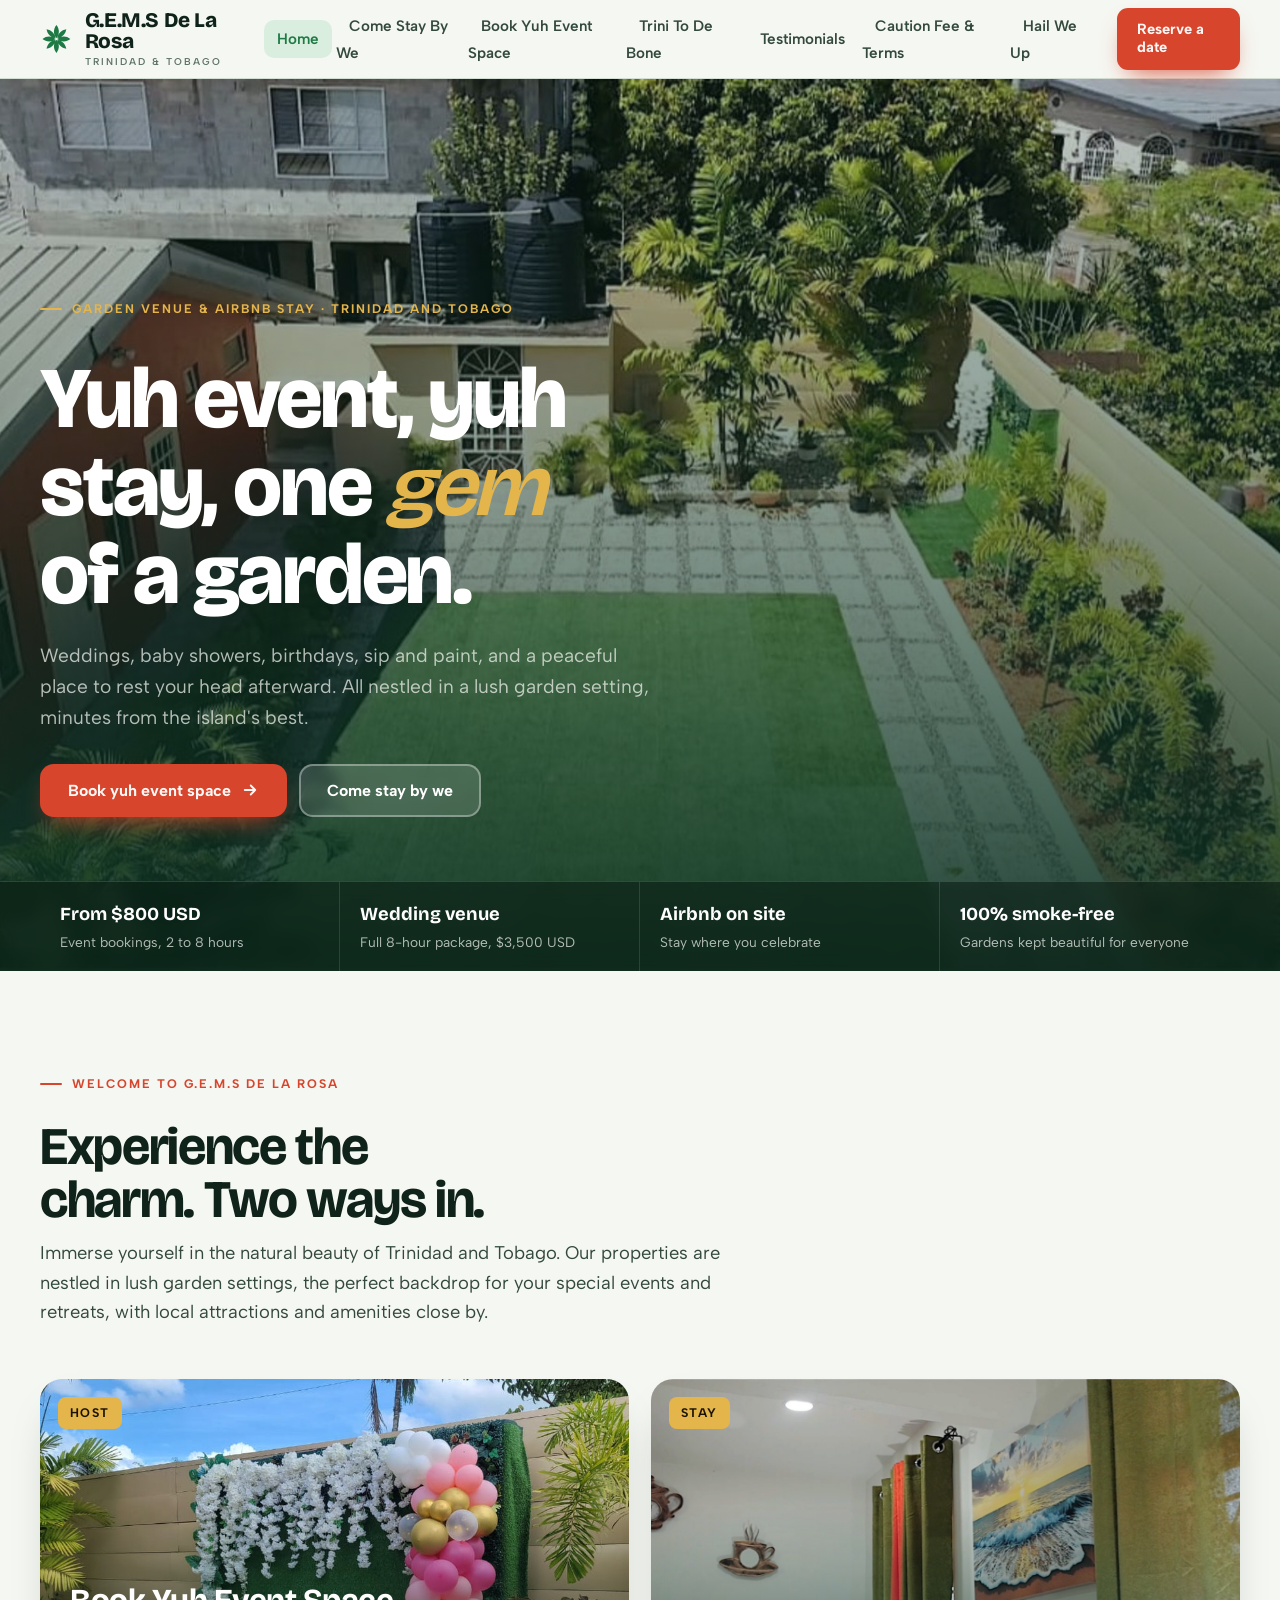
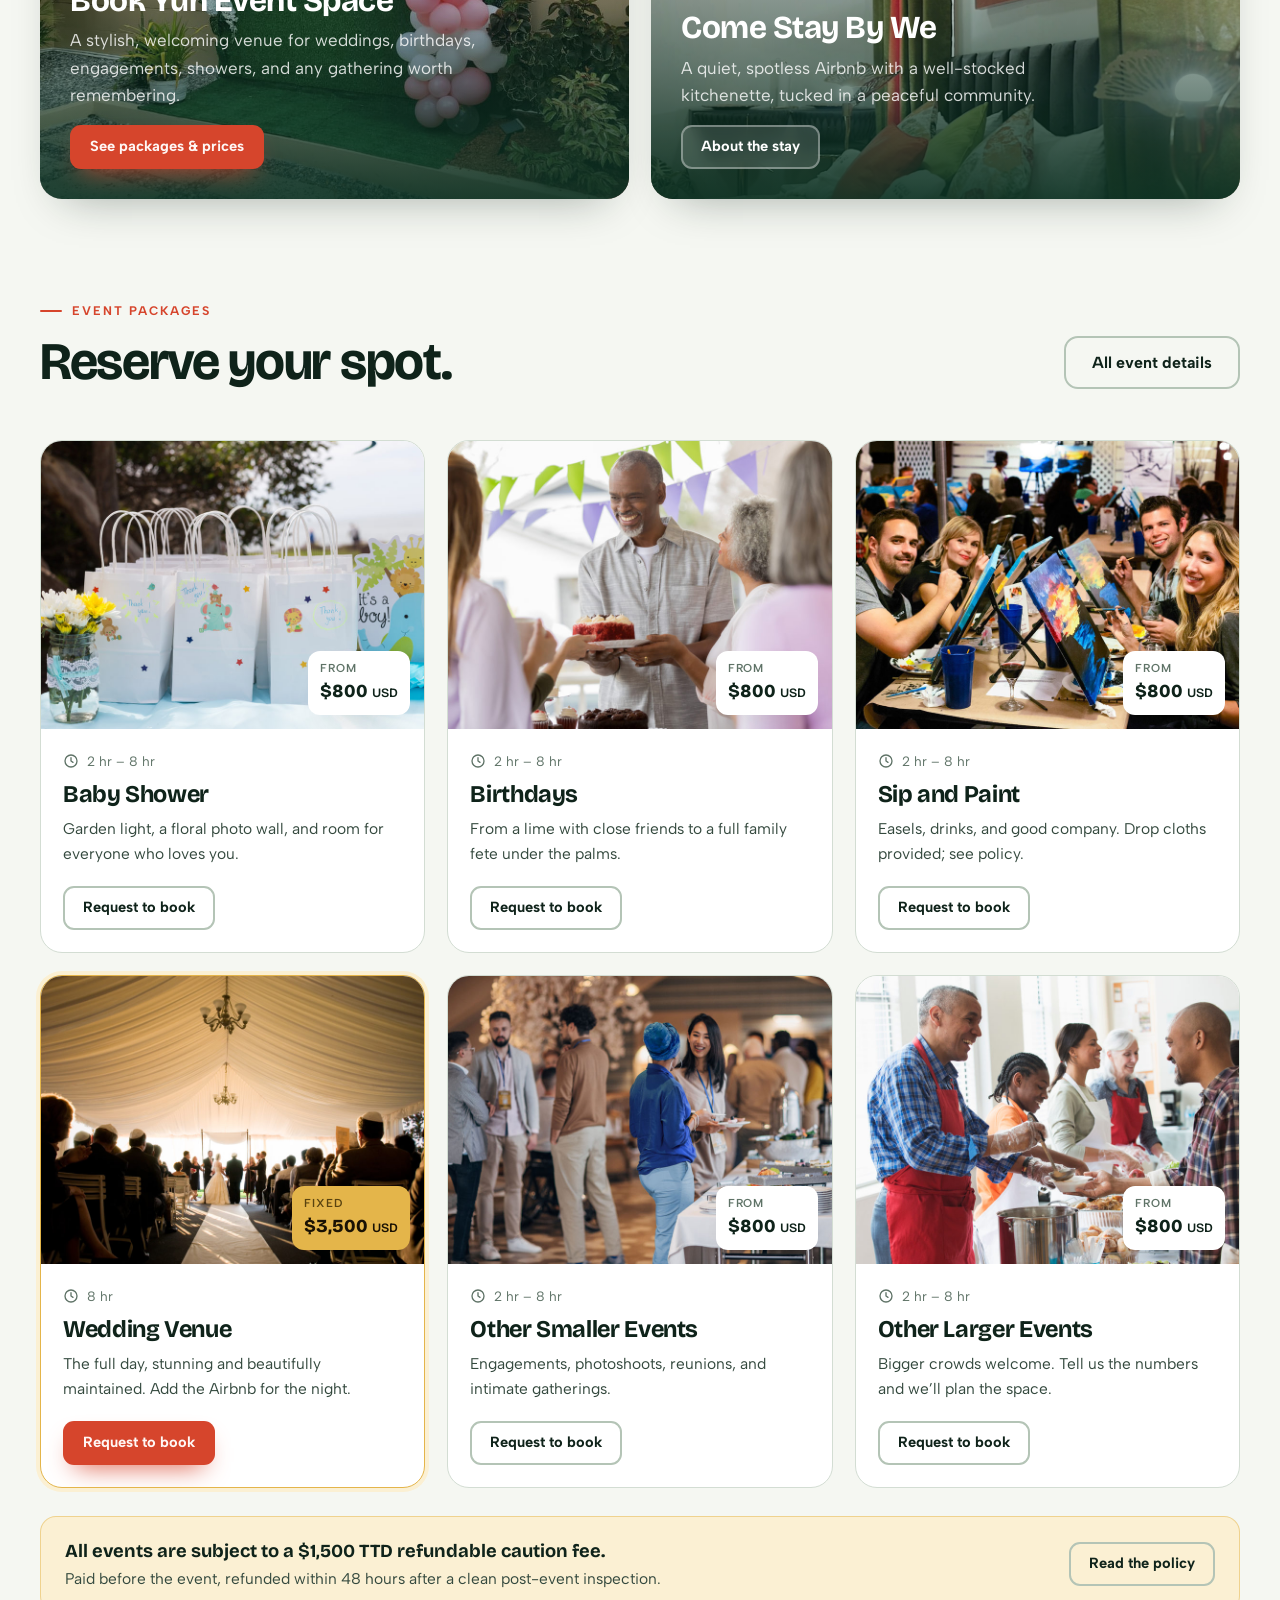
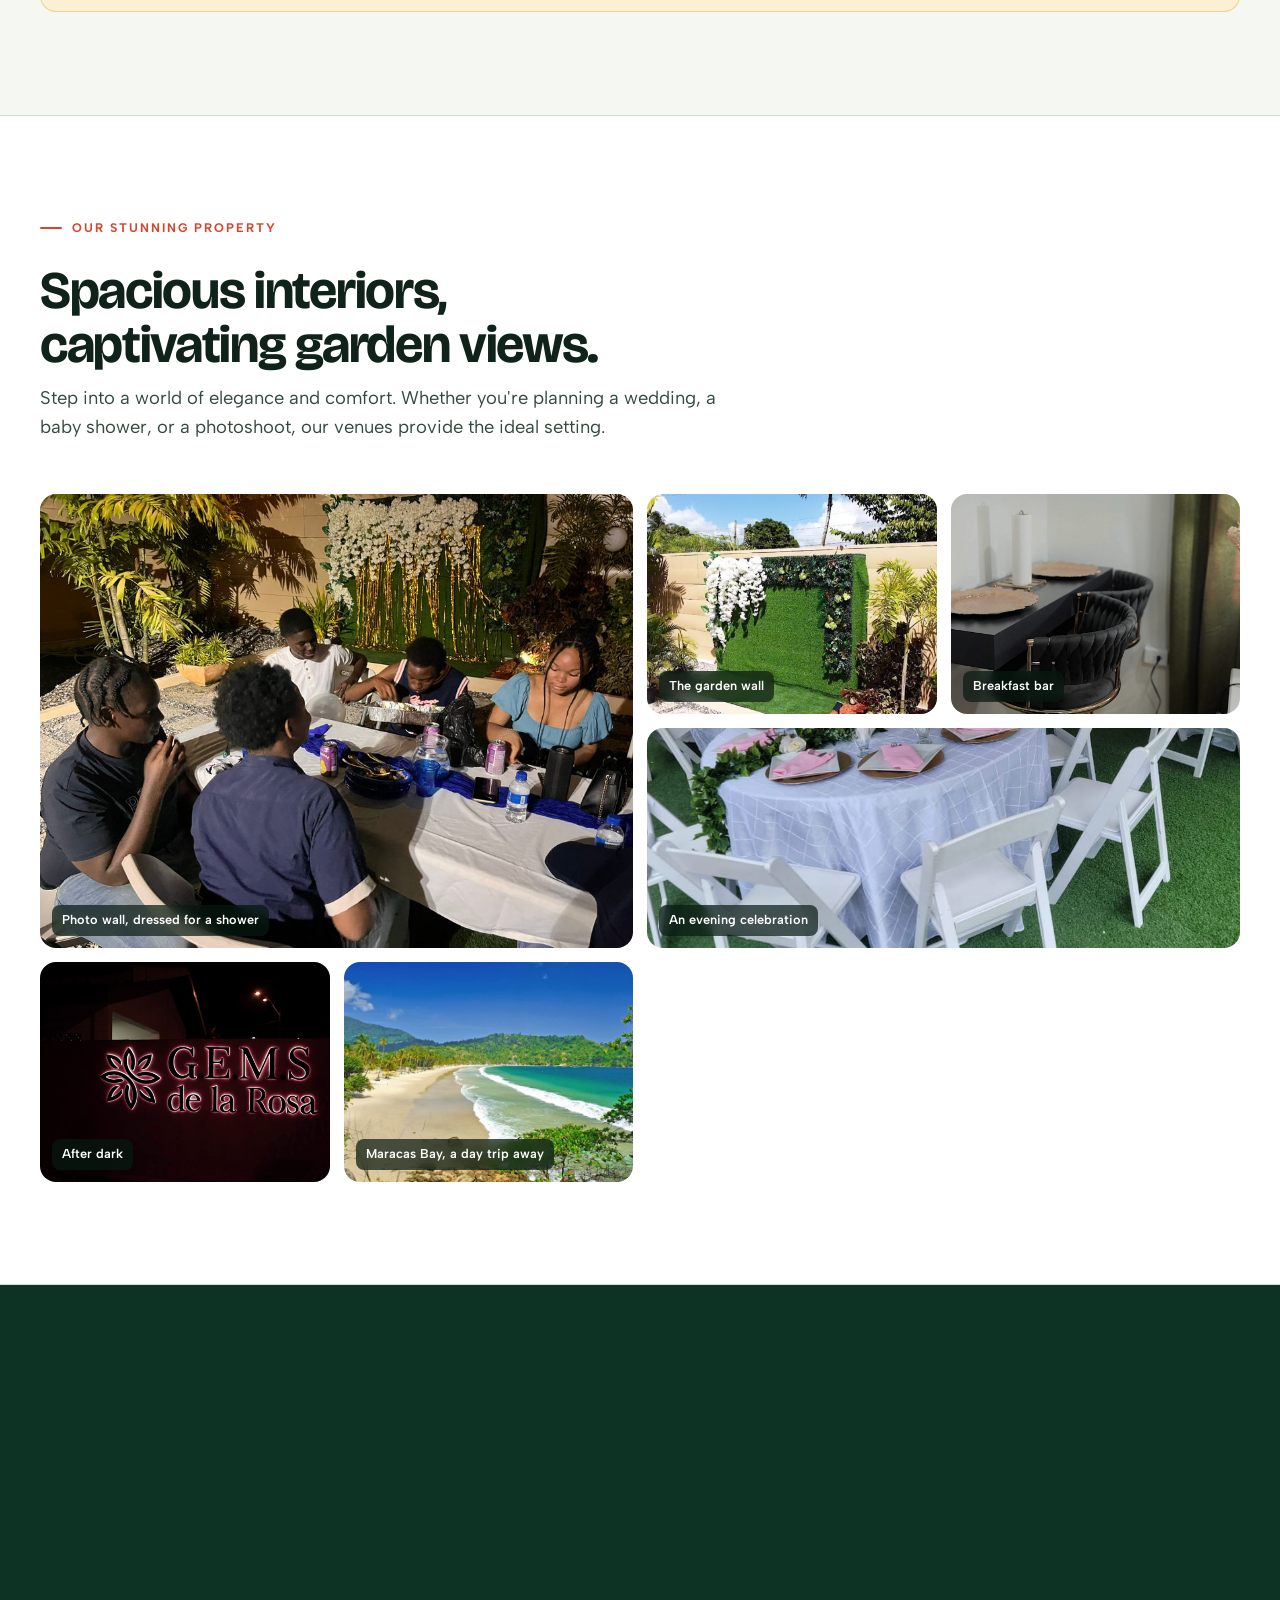
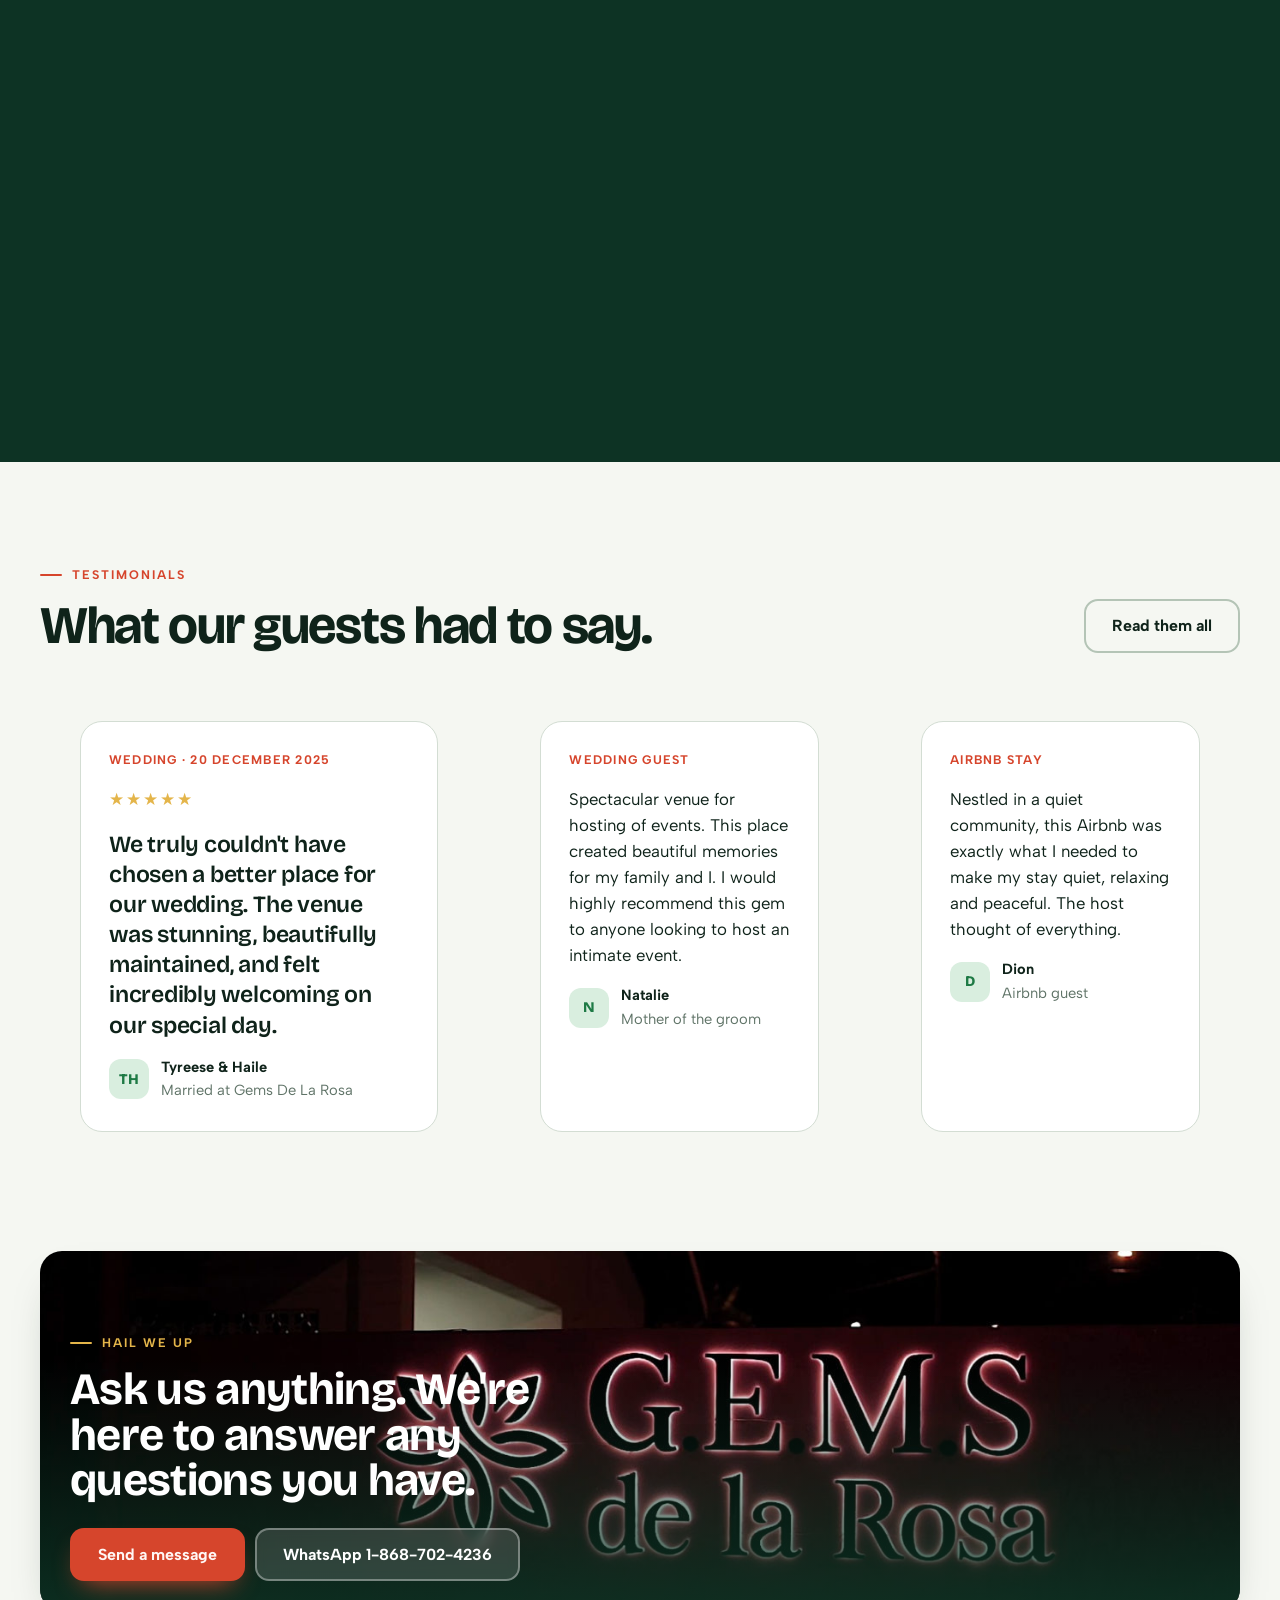
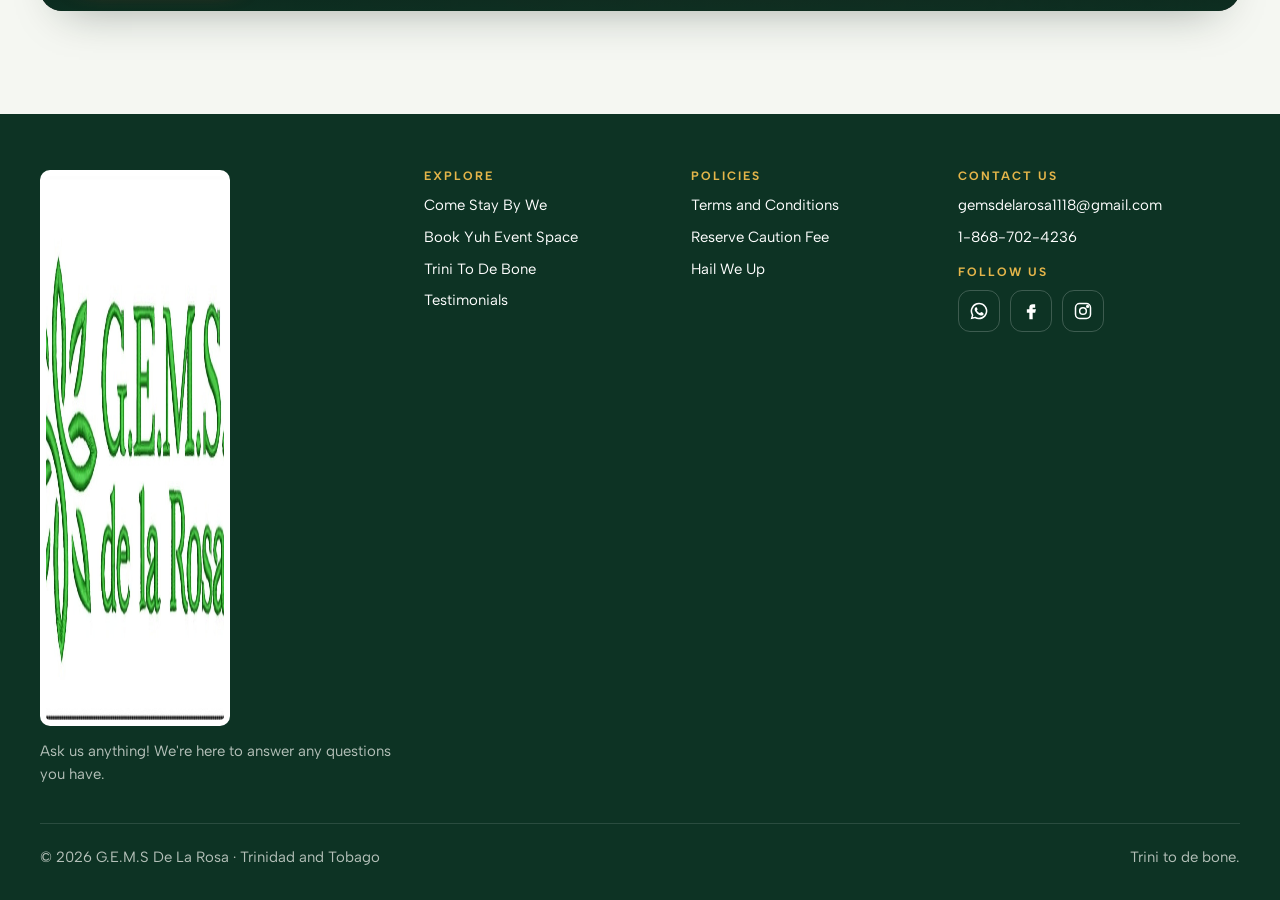
==== index.html @ 17ec3f14 "Rebuild G.E.M.S De La Rosa as a static site Complete redesign of the existing Wix site as a single s" ====
<!doctype html>
<html lang="en">
<head>
<meta charset="utf-8">
<meta name="viewport" content="width=device-width, initial-scale=1">
<meta name="color-scheme" content="light dark">
<style>body{margin:0}img{max-width:100%}[hidden]{display:none!important}</style><title>G.E.M.S De La Rosa</title>
<meta name="description" content="G.E.M.S De La Rosa — a garden event venue and Airbnb stay in Trinidad and Tobago. Weddings, baby showers, birthdays, sip and paint, and a peaceful place to stay.">
<link rel="preconnect" href="https://fonts.googleapis.com">
<link rel="preconnect" href="https://fonts.gstatic.com" crossorigin>
<link rel="stylesheet" href="https://fonts.googleapis.com/css2?family=Bricolage+Grotesque:opsz,wght@12..96,400..800&family=Albert+Sans:ital,wght@0,400;0,500;0,600;0,700;1,400&display=swap">
<style>
  :root{
    --ground:#F5F7F2; --surface:#FFFFFF; --surface-2:#E9EFE6;
    --ink:#0F231A; --ink-2:#34493E; --muted:#5F7367;
    --gem:#1E7A45; --gem-deep:#145A32; --gem-soft:#D9EEDF;
    --hibiscus:#D6452C; --hibiscus-deep:#B4341F; --hibiscus-soft:#FBE3DD;
    --gold:#E4B54A; --gold-soft:#FBF0D3;
    --night:#0D3324; --night-2:#123F2D; --on-night:#F5F7F2; --on-night-muted:rgba(245,247,242,.72);
    --line:#D3DDD3; --line-strong:#B4C4B6;
    --on-gem:#F5F7F2; --on-hibiscus:#FFF7F5;
    --shadow:0 20px 44px -24px rgba(15,35,26,.4);
    --radius:22px;
    --display:'Bricolage Grotesque','Arial Narrow',Impact,sans-serif;
    --body:'Albert Sans','Segoe UI',Helvetica,Arial,sans-serif;
    color-scheme:light;
  }
  @media (prefers-color-scheme: dark){
    :root:not([data-theme="light"]){
      --ground:#0B1712; --surface:#12211A; --surface-2:#182C22;
      --ink:#EDF3EC; --ink-2:#C7D5CA; --muted:#93A898;
      --gem:#5FD28A; --gem-deep:#8AE3AB; --gem-soft:#173A27;
      --hibiscus:#F06A50; --hibiscus-deep:#FF8A72; --hibiscus-soft:#3A1E17;
      --gold:#EFC463; --gold-soft:#3A2F14;
      --night:#081A12; --night-2:#0F2A1D;
      --line:#233A2D; --line-strong:#375243;
      --on-gem:#0B1712; --on-hibiscus:#1A0B07;
      --shadow:0 20px 44px -24px rgba(0,0,0,.75);
      color-scheme:dark;
    }
  }
  :root[data-theme="dark"]{
    --ground:#0B1712; --surface:#12211A; --surface-2:#182C22;
    --ink:#EDF3EC; --ink-2:#C7D5CA; --muted:#93A898;
    --gem:#5FD28A; --gem-deep:#8AE3AB; --gem-soft:#173A27;
    --hibiscus:#F06A50; --hibiscus-deep:#FF8A72; --hibiscus-soft:#3A1E17;
    --gold:#EFC463; --gold-soft:#3A2F14;
    --night:#081A12; --night-2:#0F2A1D;
    --line:#233A2D; --line-strong:#375243;
    --on-gem:#0B1712; --on-hibiscus:#1A0B07;
    --shadow:0 20px 44px -24px rgba(0,0,0,.75);
    color-scheme:dark;
  }

  *,*::before,*::after{box-sizing:border-box}
  html{scroll-behavior:smooth}
  body{margin:0;background:var(--ground);color:var(--ink);font-family:var(--body);font-size:17px;line-height:1.6;-webkit-font-smoothing:antialiased}
  img{max-width:100%;display:block}
  a{color:var(--gem);text-decoration:none}
  a:hover{text-decoration:underline;text-underline-offset:3px}
  h1,h2,h3,h4{font-family:var(--display);font-weight:700;line-height:1.02;margin:0;text-wrap:balance;letter-spacing:-.025em}
  h1{font-size:clamp(2.7rem,7.2vw,5.4rem);font-weight:800;font-variation-settings:'opsz' 96}
  h2{font-size:clamp(2rem,4.4vw,3.3rem);font-variation-settings:'opsz' 96}
  h3{font-size:1.5rem;letter-spacing:-.015em;font-variation-settings:'opsz' 48}
  p{margin:0}
  .eyebrow{font-size:.78rem;font-weight:700;letter-spacing:.16em;text-transform:uppercase;color:var(--hibiscus);margin-bottom:14px;display:flex;align-items:center;gap:10px}
  .eyebrow::before{content:"";width:22px;height:2px;background:currentColor;border-radius:2px}
  .lede{font-size:1.15rem;color:var(--ink-2);max-width:58ch}
  :focus-visible{outline:3px solid var(--gold);outline-offset:3px;border-radius:6px}
  .skip{position:absolute;left:-999px;top:8px;background:var(--gem);color:var(--on-gem);padding:10px 14px;border-radius:8px;z-index:100}
  .skip:focus{left:8px}
  .wrap{width:min(1200px,calc(100% - 40px));margin-inline:auto}
  section.block{padding:clamp(64px,8vw,112px) 0}
  .section-head{display:grid;gap:12px;max-width:62ch;margin-bottom:clamp(30px,4vw,52px)}
  .section-head.split{max-width:none;grid-template-columns:1fr auto;align-items:end;gap:24px}
  @media (max-width:760px){.section-head.split{grid-template-columns:1fr}}

  .btn{display:inline-flex;align-items:center;gap:10px;padding:15px 26px;border-radius:14px;font-weight:700;font-size:1rem;border:2px solid transparent;cursor:pointer;transition:transform .2s ease,background .2s ease,color .2s ease,box-shadow .2s ease,border-color .2s;text-decoration:none;font-family:var(--body);line-height:1.2}
  .btn:hover{text-decoration:none;transform:translateY(-2px)}
  .btn-hib{background:var(--hibiscus);color:var(--on-hibiscus);box-shadow:0 12px 26px -12px var(--hibiscus)}
  .btn-hib:hover{background:var(--hibiscus-deep)}
  .btn-gem{background:var(--gem);color:var(--on-gem);box-shadow:0 12px 26px -12px var(--gem)}
  .btn-gem:hover{background:var(--gem-deep)}
  .btn-line{border-color:var(--line-strong);color:var(--ink);background:transparent}
  .btn-line:hover{border-color:var(--gem);color:var(--gem)}
  .btn-light{background:rgba(255,255,255,.14);color:#fff;border-color:rgba(255,255,255,.35);backdrop-filter:blur(6px)}
  .btn-light:hover{background:rgba(255,255,255,.24)}
  .btn-small{padding:11px 18px;font-size:.92rem;border-radius:11px}
  .btn svg{width:18px;height:18px;flex:none}

  header.site{position:sticky;top:0;z-index:50;background:color-mix(in srgb,var(--ground) 84%,transparent);backdrop-filter:blur(14px);-webkit-backdrop-filter:blur(14px);border-bottom:1px solid var(--line)}
  .nav{display:flex;align-items:center;justify-content:space-between;gap:20px;height:78px}
  .brand{display:flex;align-items:center;gap:12px;color:var(--ink)}
  .brand:hover{text-decoration:none}
  .brand svg{width:38px;height:38px;color:var(--gem)}
  .brand .wm{font-family:var(--display);font-weight:800;font-size:1.3rem;letter-spacing:-.02em;line-height:1}
  .brand .wm small{display:block;font-family:var(--body);font-weight:600;font-size:.62rem;letter-spacing:.2em;text-transform:uppercase;color:var(--muted);margin-top:4px}
  .nav-links{display:flex;gap:4px;align-items:center;list-style:none;margin:0;padding:0}
  .nav-links a{color:var(--ink-2);font-weight:600;padding:10px 13px;border-radius:10px;font-size:.95rem}
  .nav-links a:hover{color:var(--ink);background:var(--surface-2);text-decoration:none}
  .nav-links a[aria-current="page"]{color:var(--gem);background:var(--gem-soft)}
  .nav-cta{display:flex;align-items:center;gap:10px}
  .menu-btn{display:none;background:none;border:2px solid var(--line-strong);border-radius:12px;width:44px;height:44px;align-items:center;justify-content:center;color:var(--ink);cursor:pointer}
  .menu-btn svg{width:22px;height:22px}
  @media (max-width:1020px){
    .nav-links{display:none}
    .menu-btn{display:inline-flex}
    .nav-cta .btn{display:none}
    .mobile-open .nav-links{display:flex;flex-direction:column;position:absolute;left:0;right:0;top:78px;background:var(--surface);border-bottom:1px solid var(--line);padding:16px 20px 22px;gap:4px;box-shadow:var(--shadow)}
    .mobile-open .nav-links a{display:block;padding:14px 16px;font-size:1.05rem}
  }

  /* Hero */
  .hero{position:relative;color:var(--on-night);background:var(--night);overflow:hidden}
  .hero .bg{position:absolute;inset:0}
  .hero .bg img{width:100%;height:100%;object-fit:cover;object-position:50% 45%}
  .hero .bg::after{content:"";position:absolute;inset:0;background:linear-gradient(180deg,rgba(13,51,36,.25) 0%,rgba(13,51,36,.55) 55%,rgba(13,51,36,.92) 100%)}
  .hero .inner{position:relative;padding:clamp(120px,18vw,220px) 0 clamp(40px,6vw,64px);display:grid;gap:22px}
  .hero .eyebrow{color:var(--gold)}
  .hero h1{max-width:12ch;color:#fff}
  .hero h1 .rose{color:var(--gold);font-style:italic;font-weight:600}
  .hero p.lede{color:var(--on-night-muted);max-width:52ch;font-size:1.2rem}
  .hero .actions{display:flex;flex-wrap:wrap;gap:12px;margin-top:8px}
  .hero-strip{position:relative;border-top:1px solid rgba(255,255,255,.14);background:rgba(8,26,18,.55);backdrop-filter:blur(8px)}
  .hero-strip ul{list-style:none;margin:0;padding:0;display:grid;grid-template-columns:repeat(4,1fr)}
  .hero-strip li{padding:18px 20px;border-right:1px solid rgba(255,255,255,.12);display:grid;gap:2px}
  .hero-strip li:last-child{border-right:0}
  .hero-strip b{font-family:var(--display);font-size:1.15rem;font-weight:700;color:#fff}
  .hero-strip span{font-size:.86rem;color:var(--on-night-muted)}
  @media (max-width:860px){.hero-strip ul{grid-template-columns:repeat(2,1fr)}.hero-strip li:nth-child(2){border-right:0}.hero-strip li:nth-child(-n+2){border-bottom:1px solid rgba(255,255,255,.12)}}

  /* Two doors */
  .doors{display:grid;grid-template-columns:1fr 1fr;gap:22px}
  .door{position:relative;border-radius:var(--radius);overflow:hidden;min-height:420px;display:flex;align-items:flex-end;color:#fff;box-shadow:var(--shadow)}
  .door img{position:absolute;inset:0;width:100%;height:100%;object-fit:cover;transition:transform .8s ease}
  .door:hover img{transform:scale(1.04)}
  .door::after{content:"";position:absolute;inset:0;background:linear-gradient(180deg,rgba(13,51,36,0) 30%,rgba(13,51,36,.9) 100%)}
  .door .txt{position:relative;padding:30px;display:grid;gap:10px;z-index:1}
  .door .txt h3{font-size:2rem;color:#fff}
  .door .txt p{color:rgba(255,255,255,.82);max-width:40ch}
  .door .txt .btn{justify-self:start;margin-top:6px}
  .door .tag{position:absolute;top:18px;left:18px;z-index:1;background:var(--gold);color:#1A1204;font-weight:700;font-size:.78rem;letter-spacing:.12em;text-transform:uppercase;padding:6px 12px;border-radius:8px}
  @media (max-width:820px){.doors{grid-template-columns:1fr}.door{min-height:340px}}

  /* Packages */
  .packs{display:grid;grid-template-columns:repeat(3,1fr);gap:22px}
  .pack{background:var(--surface);border:1px solid var(--line);border-radius:var(--radius);overflow:hidden;display:flex;flex-direction:column;transition:transform .25s,box-shadow .25s,border-color .25s}
  .pack:hover{transform:translateY(-4px);box-shadow:var(--shadow);border-color:var(--line-strong)}
  .pack figure{margin:0;aspect-ratio:4/3;overflow:hidden;position:relative;background:var(--surface-2)}
  .pack img{width:100%;height:100%;object-fit:cover}
  .pack .price{position:absolute;right:14px;bottom:14px;background:var(--surface);color:var(--ink);border-radius:12px;padding:8px 12px;font-family:var(--display);font-weight:800;font-size:1.15rem;box-shadow:var(--shadow);font-variant-numeric:tabular-nums}
  .pack .price small{font-family:var(--body);font-weight:600;font-size:.72rem;color:var(--muted);display:block;letter-spacing:.08em;text-transform:uppercase}
  .pack .body{padding:22px;display:grid;gap:10px;flex:1}
  .pack .dur{font-size:.85rem;color:var(--muted);display:flex;align-items:center;gap:8px}
  .pack .dur svg{width:16px;height:16px}
  .pack p{color:var(--ink-2);font-size:.97rem}
  .pack .foot{margin-top:auto;padding-top:10px}
  .pack.featured{border-color:var(--gold);box-shadow:0 0 0 4px var(--gold-soft)}
  .pack.featured .price{background:var(--gold);color:#1A1204}
  .pack.featured .price small{color:#5A4410}
  @media (max-width:980px){.packs{grid-template-columns:repeat(2,1fr)}}
  @media (max-width:600px){.packs{grid-template-columns:1fr}}
  .notice{margin-top:28px;display:flex;flex-wrap:wrap;gap:16px;justify-content:space-between;align-items:center;background:var(--gold-soft);border:1px solid color-mix(in srgb,var(--gold) 50%,transparent);border-radius:16px;padding:20px 24px}
  .notice b{font-family:var(--display);font-size:1.15rem}
  .notice p{color:var(--ink-2);font-size:.97rem}

  /* Gallery */
  .gallery{display:grid;grid-template-columns:repeat(4,1fr);grid-auto-rows:220px;gap:14px}
  .gallery figure{margin:0;border-radius:16px;overflow:hidden;position:relative;background:var(--surface-2)}
  .gallery img{width:100%;height:100%;object-fit:cover;transition:transform .7s ease}
  .gallery figure:hover img{transform:scale(1.05)}
  .gallery figcaption{position:absolute;left:12px;bottom:12px;background:rgba(8,26,18,.7);color:#fff;font-size:.8rem;font-weight:600;padding:5px 10px;border-radius:8px;backdrop-filter:blur(6px)}
  .gallery .g1{grid-column:span 2;grid-row:span 2}
  .gallery .g4{grid-column:span 2}
  @media (max-width:820px){.gallery{grid-template-columns:repeat(2,1fr);grid-auto-rows:180px}.gallery .g1{grid-column:span 2;grid-row:span 2}.gallery .g4{grid-column:span 2}}

  /* Stay */
  .stay-grid{display:grid;grid-template-columns:1fr 1fr;gap:clamp(32px,5vw,72px);align-items:center}
  .stay-media{display:grid;grid-template-columns:1.2fr .8fr;grid-template-rows:auto auto;gap:14px}
  .stay-media img{border-radius:16px;object-fit:cover;width:100%;height:100%;box-shadow:var(--shadow)}
  .stay-media .a{grid-row:span 2;aspect-ratio:4/5}
  .stay-media .b,.stay-media .c{aspect-ratio:1/1}
  .stay-copy{display:grid;gap:18px}
  .stay-copy p{color:var(--ink-2)}
  .amen{list-style:none;margin:0;padding:0;display:grid;grid-template-columns:1fr 1fr;gap:10px}
  .amen li{display:flex;gap:10px;align-items:center;font-weight:500;font-size:.98rem}
  .amen svg{width:20px;height:20px;color:var(--gem);flex:none}
  @media (max-width:900px){.stay-grid{grid-template-columns:1fr}}
  @media (max-width:520px){.amen{grid-template-columns:1fr}}

  /* Explore */
  .dark{background:var(--night);color:var(--on-night)}
  .dark h2,.dark h3{color:#fff}
  .dark .lede{color:var(--on-night-muted)}
  .dark .eyebrow{color:var(--gold)}
  .spots{display:grid;grid-template-columns:repeat(3,1fr);gap:20px}
  .spot{background:var(--night-2);border:1px solid rgba(255,255,255,.1);border-radius:18px;overflow:hidden;display:grid;grid-template-rows:180px auto;transition:transform .25s,border-color .25s}
  .spot:hover{transform:translateY(-4px);border-color:rgba(255,255,255,.28)}
  .spot img{width:100%;height:100%;object-fit:cover}
  .spot .body{padding:20px;display:grid;gap:8px}
  .spot h3{font-size:1.25rem}
  .spot p{color:var(--on-night-muted);font-size:.95rem}
  .spot .kind{font-size:.74rem;letter-spacing:.12em;text-transform:uppercase;color:var(--gold);font-weight:700}
  @media (max-width:980px){.spots{grid-template-columns:repeat(2,1fr)}}
  @media (max-width:600px){.spots{grid-template-columns:1fr}}

  /* Testimonials */
  .reviews{display:grid;grid-template-columns:1.1fr .9fr .9fr;gap:22px}
  .review{background:var(--surface);border:1px solid var(--line);border-radius:var(--radius);padding:28px;display:grid;gap:16px;align-content:start}
  .review .stars{color:var(--gold);letter-spacing:2px;font-size:1.05rem}
  .review blockquote{margin:0;font-size:1.05rem;color:var(--ink);line-height:1.55}
  .review blockquote.big{font-family:var(--display);font-size:1.45rem;font-weight:600;line-height:1.3;letter-spacing:-.01em}
  .review figcaption{display:flex;align-items:center;gap:12px;color:var(--muted);font-size:.92rem}
  .review .av{width:40px;height:40px;border-radius:12px;background:var(--gem-soft);color:var(--gem);display:grid;place-items:center;font-weight:800;font-family:var(--display)}
  .review figcaption b{color:var(--ink);font-weight:700;display:block}
  .review .ev{font-size:.78rem;letter-spacing:.1em;text-transform:uppercase;color:var(--hibiscus);font-weight:700}
  @media (max-width:980px){.reviews{grid-template-columns:1fr}}

  /* Booking form */
  .book-grid{display:grid;grid-template-columns:1.05fr .95fr;gap:clamp(32px,5vw,64px);align-items:start}
  .form{background:var(--surface);border:1px solid var(--line);border-radius:var(--radius);padding:clamp(22px,3vw,34px);display:grid;gap:16px;box-shadow:var(--shadow)}
  .form h3{font-size:1.5rem}
  .field{display:grid;gap:6px}
  .field label{font-weight:600;font-size:.9rem}
  .field input,.field select,.field textarea{font:inherit;font-size:1rem;padding:12px 14px;border:1.5px solid var(--line-strong);border-radius:12px;background:var(--ground);color:var(--ink);width:100%}
  .field input:focus,.field select:focus,.field textarea:focus{border-color:var(--gem);outline:none;box-shadow:0 0 0 4px var(--gem-soft)}
  .field textarea{min-height:110px;resize:vertical}
  .row2{display:grid;grid-template-columns:1fr 1fr;gap:14px}
  .hours{display:flex;align-items:center;gap:14px}
  .hours input[type=range]{flex:1;accent-color:var(--gem)}
  .hours output{font-family:var(--display);font-weight:800;font-size:1.3rem;min-width:3ch;text-align:right;font-variant-numeric:tabular-nums}
  .form .actions{display:flex;flex-wrap:wrap;gap:10px;margin-top:4px}
  .form .hint{font-size:.85rem;color:var(--muted)}
  .side{display:grid;gap:18px}
  .side .card{background:var(--surface);border:1px solid var(--line);border-radius:var(--radius);padding:24px;display:grid;gap:12px}
  .side .card h3{font-size:1.25rem}
  .side .card a.line{display:flex;gap:12px;align-items:center;color:var(--ink);font-weight:600;padding:10px 0;border-top:1px solid var(--line)}
  .side .card a.line:first-of-type{border-top:0}
  .side .card a.line svg{width:22px;height:22px;color:var(--gem);flex:none}
  .side .card a.line small{display:block;font-weight:400;color:var(--muted);font-size:.85rem}
  .side .card.sign{padding:0;overflow:hidden}
  .side .card.sign img{aspect-ratio:16/9;object-fit:cover;width:100%}
  .side .card.sign p{padding:14px 20px 18px;font-size:.9rem;color:var(--muted)}
  @media (max-width:900px){.book-grid{grid-template-columns:1fr}.row2{grid-template-columns:1fr}}

  /* Policy */
  .policy{max-width:76ch;display:grid;gap:12px}
  details{background:var(--surface);border:1px solid var(--line);border-radius:14px;padding:0 22px}
  summary{cursor:pointer;padding:18px 0;font-weight:700;font-size:1.05rem;list-style:none;display:flex;justify-content:space-between;align-items:center;gap:12px;font-family:var(--display);letter-spacing:-.01em}
  summary::-webkit-details-marker{display:none}
  summary::after{content:"+";font-size:1.6rem;color:var(--gem);transition:transform .2s;font-weight:400}
  details[open] summary::after{transform:rotate(45deg)}
  details .c{padding:0 0 20px;color:var(--ink-2);display:grid;gap:10px}
  details ul{margin:0;padding-left:20px;display:grid;gap:6px}
  .keyfact{display:grid;grid-template-columns:repeat(3,1fr);gap:16px;margin-bottom:28px}
  .keyfact div{background:var(--surface);border:1px solid var(--line);border-radius:16px;padding:20px}
  .keyfact b{font-family:var(--display);font-size:1.6rem;font-weight:800;display:block;font-variant-numeric:tabular-nums}
  .keyfact span{color:var(--muted);font-size:.9rem}
  @media (max-width:760px){.keyfact{grid-template-columns:1fr}}

  /* Footer */
  footer.site{background:var(--night);color:var(--on-night-muted);padding:56px 0 30px;font-size:.93rem}
  footer .foot-grid{display:grid;grid-template-columns:1.5fr 1fr 1fr 1.2fr;gap:32px;margin-bottom:36px}
  footer h4{font-family:var(--body);font-size:.76rem;letter-spacing:.16em;text-transform:uppercase;color:var(--gold);margin-bottom:12px;font-weight:700}
  footer ul{list-style:none;margin:0;padding:0;display:grid;gap:8px}
  footer a{color:#fff}
  footer .foot-logo{width:190px;background:#fff;border-radius:10px;padding:6px;margin-bottom:14px}
  footer .social{display:flex;gap:10px}
  footer .social a{width:42px;height:42px;border-radius:12px;border:1px solid rgba(255,255,255,.2);display:grid;place-items:center;color:#fff;transition:background .2s}
  footer .social a:hover{background:rgba(255,255,255,.12);text-decoration:none}
  footer .social svg{width:20px;height:20px}
  footer .foot-bottom{display:flex;flex-wrap:wrap;justify-content:space-between;gap:12px;border-top:1px solid rgba(255,255,255,.12);padding-top:22px}
  @media (max-width:860px){footer .foot-grid{grid-template-columns:1fr 1fr}}
  @media (max-width:520px){footer .foot-grid{grid-template-columns:1fr}}

  /* Inner pages */
  .page-head{padding:clamp(48px,6vw,88px) 0 clamp(24px,4vw,44px)}
  .page-head .lede{margin-top:14px}
  .page-head.photo{position:relative;background:var(--night);color:var(--on-night);padding:clamp(90px,12vw,150px) 0 clamp(36px,5vw,56px);overflow:hidden}
  .page-head.photo img{position:absolute;inset:0;width:100%;height:100%;object-fit:cover;object-position:50% 50%}
  .page-head.photo::after{content:"";position:absolute;inset:0;background:linear-gradient(180deg,rgba(13,51,36,.3),rgba(13,51,36,.9))}
  .page-head.photo .wrap{position:relative;z-index:1}
  .page-head.photo h1{color:#fff}
  .page-head.photo .lede{color:var(--on-night-muted)}
  .page-head.photo .eyebrow{color:var(--gold)}

  [data-page]{display:none}
  [data-page].active{display:block}
  .reveal.pre{opacity:0;transform:translateY(18px)}
  .reveal{transition:opacity .7s ease,transform .7s ease}
  @media (prefers-reduced-motion: reduce){
    .reveal,.reveal.pre{opacity:1;transform:none;transition:none}
    html{scroll-behavior:auto}
    .btn,.pack,.door img,.gallery img,.spot{transition:none}
  }
</style>
</head>
<body>

<a class="skip" href="#main">Skip to content</a>

<header class="site">
  <div class="wrap nav">
    <a class="brand" href="#/home" aria-label="G.E.M.S De La Rosa — home">
      <svg viewBox="0 0 40 40" fill="currentColor" aria-hidden="true">
        <path d="M20 3c4 5 4 11 0 16-4-5-4-11 0-16Zm0 34c-4-5-4-11 0-16 4 5 4 11 0 16ZM3 20c5-4 11-4 16 0-5 4-11 4-16 0Zm34 0c-5 4-11 4-16 0 5-4 11-4 16 0ZM8 8c6 1 10 5 11 11-6-1-10-5-11-11Zm24 0c-1 6-5 10-11 11 1-6 5-10 11-11ZM8 32c1-6 5-10 11-11-1 6-5 10-11 11Zm24 0c-6-1-10-5-11-11 6 1 10 5 11 11Z"/>
      </svg>
      <span class="wm">G.E.M.S De La Rosa<small>Trinidad &amp; Tobago</small></span>
    </a>
    <nav aria-label="Primary">
      <ul class="nav-links">
        <li><a href="#/home" data-nav="home">Home</a></li>
        <li><a href="#/stay" data-nav="stay">Come Stay By We</a></li>
        <li><a href="#/events" data-nav="events">Book Yuh Event Space</a></li>
        <li><a href="#/explore" data-nav="explore">Trini To De Bone</a></li>
        <li><a href="#/testimonials" data-nav="testimonials">Testimonials</a></li>
        <li><a href="#/policy" data-nav="policy">Caution Fee &amp; Terms</a></li>
        <li><a href="#/contact" data-nav="contact">Hail We Up</a></li>
      </ul>
    </nav>
    <div class="nav-cta">
      <a class="btn btn-hib btn-small" href="#/events/reserve">Reserve a date</a>
      <button class="menu-btn" aria-expanded="false" aria-label="Open menu" id="menuBtn">
        <svg viewBox="0 0 24 24" fill="none" stroke="currentColor" stroke-width="2.2" stroke-linecap="round"><path d="M4 7h16M4 12h16M4 17h16"/></svg>
      </button>
    </div>
  </div>
</header>

<main id="main">

<!-- ============ HOME ============ -->
<div data-page="home" data-title="G.E.M.S De La Rosa">
  <section class="hero">
    <div class="bg"><img src="img/aerial.jpg" alt="Aerial view of the G.E.M.S De La Rosa garden: a green lawn framed by palms, paved walkways, and a red-walled guest house" width="1600" height="1000" fetchpriority="high"></div>
    <div class="wrap inner">
      <p class="eyebrow">Garden venue &amp; Airbnb stay · Trinidad and Tobago</p>
      <h1>Yuh event, yuh stay, one <span class="rose">gem</span> of a garden.</h1>
      <p class="lede">Weddings, baby showers, birthdays, sip and paint, and a peaceful place to rest your head afterward. All nestled in a lush garden setting, minutes from the island's best.</p>
      <div class="actions">
        <a class="btn btn-hib" href="#/events">Book yuh event space
          <svg viewBox="0 0 24 24" fill="none" stroke="currentColor" stroke-width="2.4" stroke-linecap="round" stroke-linejoin="round"><path d="M5 12h14M13 6l6 6-6 6"/></svg>
        </a>
        <a class="btn btn-light" href="#/stay">Come stay by we</a>
      </div>
    </div>
    <div class="hero-strip">
      <div class="wrap"><ul>
        <li><b>From $800 USD</b><span>Event bookings, 2 to 8 hours</span></li>
        <li><b>Wedding venue</b><span>Full 8-hour package, $3,500 USD</span></li>
        <li><b>Airbnb on site</b><span>Stay where you celebrate</span></li>
        <li><b>100% smoke-free</b><span>Gardens kept beautiful for everyone</span></li>
      </ul></div>
    </div>
  </section>

  <section class="block">
    <div class="wrap">
      <div class="section-head reveal">
        <p class="eyebrow">Welcome to G.E.M.S De La Rosa</p>
        <h2>Experience the charm. Two ways in.</h2>
        <p class="lede">Immerse yourself in the natural beauty of Trinidad and Tobago. Our properties are nestled in lush garden settings, the perfect backdrop for your special events and retreats, with local attractions and amenities close by.</p>
      </div>
      <div class="doors">
        <a class="door reveal" href="#/events">
          <img src="img/t2.jpg" alt="A round table dressed in white with pink napkins and greenery, set on the lawn" loading="lazy">
          <span class="tag">Host</span>
          <div class="txt"><h3>Book Yuh Event Space</h3><p>A stylish, welcoming venue for weddings, birthdays, engagements, showers, and any gathering worth remembering.</p><span class="btn btn-hib btn-small">See packages &amp; prices</span></div>
        </a>
        <a class="door reveal" href="#/stay">
          <img src="img/bedroom.jpg" alt="The Airbnb bedroom with green velvet curtains, a grey headboard, and a seascape painting" loading="lazy">
          <span class="tag">Stay</span>
          <div class="txt"><h3>Come Stay By We</h3><p>A quiet, spotless Airbnb with a well-stocked kitchenette, tucked in a peaceful community.</p><span class="btn btn-light btn-small">About the stay</span></div>
        </a>
      </div>
    </div>
  </section>

  <section class="block" style="padding-top:0" id="packages">
    <div class="wrap">
      <div class="section-head split reveal">
        <div>
          <p class="eyebrow">Event packages</p>
          <h2>Reserve your spot.</h2>
        </div>
        <a class="btn btn-line" href="#/events">All event details</a>
      </div>
      <div class="packs" id="packList"></div>
      <div class="notice reveal">
        <div><b>All events are subject to a $1,500 TTD refundable caution fee.</b><p>Paid before the event, refunded within 48 hours after a clean post-event inspection.</p></div>
        <a class="btn btn-line btn-small" href="#/policy">Read the policy</a>
      </div>
    </div>
  </section>

  <section class="block" style="background:var(--surface);border-block:1px solid var(--line)">
    <div class="wrap">
      <div class="section-head reveal">
        <p class="eyebrow">Our stunning property</p>
        <h2>Spacious interiors, captivating garden views.</h2>
        <p class="lede">Step into a world of elegance and comfort. Whether you're planning a wedding, a baby shower, or a photoshoot, our venues provide the ideal setting.</p>
      </div>
      <div class="gallery reveal">
        <figure class="g1"><img src="img/t1.jpg" alt="Grass photo wall with cascading white blooms and a pink, white, and gold balloon garland" loading="lazy"><figcaption>Photo wall, dressed for a shower</figcaption></figure>
        <figure><img src="img/p4.jpg" alt="Green photo wall with hanging white flowers under palm trees" loading="lazy"><figcaption>The garden wall</figcaption></figure>
        <figure><img src="img/p2.jpg" alt="Black velvet bar stools at a dark counter with gold chargers" loading="lazy"><figcaption>Breakfast bar</figcaption></figure>
        <figure class="g4"><img src="img/t3.jpg" alt="Guests gathered around an evening table beside a lit floral wall" loading="lazy"><figcaption>An evening celebration</figcaption></figure>
        <figure><img src="img/t0.jpg" alt="The G.E.M.S de la Rosa sign glowing at night" loading="lazy"><figcaption>After dark</figcaption></figure>
        <figure><img src="img/maracas.jpg" alt="Maracas Bay beach with palm trees and turquoise water" loading="lazy"><figcaption>Maracas Bay, a day trip away</figcaption></figure>
      </div>
    </div>
  </section>

  <section class="block dark">
    <div class="wrap">
      <div class="section-head split reveal">
        <div>
          <p class="eyebrow">Trini To De Bone</p>
          <h2>Discover Trinidad and Tobago.</h2>
          <p class="lede">Explore nearby beaches, savor local cuisine, and move to the rhythm of the island. Everything below is a short drive from Gems De La Rosa.</p>
        </div>
        <a class="btn btn-light" href="#/explore">All things to do</a>
      </div>
      <div class="spots" id="spotsHome"></div>
    </div>
  </section>

  <section class="block">
    <div class="wrap">
      <div class="section-head split reveal">
        <div><p class="eyebrow">Testimonials</p><h2>What our guests had to say.</h2></div>
        <a class="btn btn-line" href="#/testimonials">Read them all</a>
      </div>
      <div class="reviews">
        <figure class="review reveal">
          <span class="ev">Wedding · 20 December 2025</span>
          <span class="stars" aria-label="Five stars">★★★★★</span>
          <blockquote class="big">We truly couldn't have chosen a better place for our wedding. The venue was stunning, beautifully maintained, and felt incredibly welcoming on our special day.</blockquote>
          <figcaption><span class="av">TH</span><span><b>Tyreese &amp; Haile</b>Married at Gems De La Rosa</span></figcaption>
        </figure>
        <figure class="review reveal">
          <span class="ev">Wedding guest</span>
          <blockquote>Spectacular venue for hosting of events. This place created beautiful memories for my family and I. I would highly recommend this gem to anyone looking to host an intimate event.</blockquote>
          <figcaption><span class="av">N</span><span><b>Natalie</b>Mother of the groom</span></figcaption>
        </figure>
        <figure class="review reveal">
          <span class="ev">Airbnb stay</span>
          <blockquote>Nestled in a quiet community, this Airbnb was exactly what I needed to make my stay quiet, relaxing and peaceful. The host thought of everything.</blockquote>
          <figcaption><span class="av">D</span><span><b>Dion</b>Airbnb guest</span></figcaption>
        </figure>
      </div>
    </div>
  </section>

  <section class="block" style="padding-top:0">
    <div class="wrap">
      <div class="door reveal" style="min-height:360px">
        <img src="img/t0.jpg" alt="" loading="lazy">
        <div class="txt" style="max-width:620px">
          <p class="eyebrow" style="color:var(--gold);margin-bottom:4px">Hail we up</p>
          <h3 style="font-size:clamp(1.8rem,4vw,2.8rem)">Ask us anything. We're here to answer any questions you have.</h3>
          <div style="display:flex;flex-wrap:wrap;gap:10px;margin-top:8px">
            <a class="btn btn-hib" href="#/contact">Send a message</a>
            <a class="btn btn-light" href="https://w.app/gemsdelarosa" target="_blank" rel="noopener">WhatsApp 1-868-702-4236</a>
          </div>
        </div>
      </div>
    </div>
  </section>
</div>

<!-- ============ EVENTS ============ -->
<div data-page="events" data-title="Book Yuh Event Space · G.E.M.S De La Rosa">
  <section class="page-head photo">
    <img src="img/t2.jpg" alt="">
    <div class="wrap">
      <p class="eyebrow">Book yuh event space</p>
      <h1>Our event accommodations.</h1>
      <p class="lede">G.E.M.S De La Rosa is more than an Airbnb. It's a versatile event space where guests host unforgettable celebrations. Whether you're planning a wedding, birthday, engagement, or any special gathering, our stylish and welcoming venue brings your vision to life.</p>
    </div>
  </section>
  <section class="block">
    <div class="wrap">
      <div class="section-head reveal"><p class="eyebrow">Service information</p><h2>Packages and pricing.</h2><p class="lede">Prices in US dollars. Every booking is subject to the refundable $1,500 TTD caution fee described in our policy.</p></div>
      <div class="packs" id="packListFull"></div>
    </div>
  </section>
  <section class="block" id="reserve" style="padding-top:0">
    <div class="wrap">
      <div class="section-head reveal"><p class="eyebrow">Reserve your spot</p><h2>Tell us about yuh event.</h2><p class="lede">Fill this in and it opens a WhatsApp chat (or an email) with your details ready to send. We confirm availability personally.</p></div>
      <div class="book-grid">
        <form class="form reveal" id="reserveForm" novalidate>
          <h3>Booking request</h3>
          <div class="row2">
            <div class="field"><label for="evType">Event type</label>
              <select id="evType" name="type" required>
                <option value="Baby Shower">Baby Shower</option>
                <option value="Birthday">Birthday</option>
                <option value="Sip and Paint">Sip and Paint</option>
                <option value="Wedding Venue">Wedding Venue (8 hr)</option>
                <option value="Other Smaller Event">Other Smaller Event</option>
                <option value="Other Larger Event">Other Larger Event</option>
              </select>
            </div>
            <div class="field"><label for="evDate">Preferred date</label><input id="evDate" name="date" type="date" required></div>
          </div>
          <div class="row2">
            <div class="field"><label for="evGuests">Estimated guests</label><input id="evGuests" name="guests" type="number" min="1" max="500" placeholder="e.g. 40"></div>
            <div class="field"><label for="evHours">Hours needed</label>
              <div class="hours"><input id="evHours" name="hours" type="range" min="2" max="8" value="4" step="1"><output for="evHours" id="evHoursOut">4 hr</output></div>
            </div>
          </div>
          <div class="row2">
            <div class="field"><label for="evName">Your name</label><input id="evName" name="name" type="text" autocomplete="name" required></div>
            <div class="field"><label for="evPhone">Phone or WhatsApp</label><input id="evPhone" name="phone" type="tel" autocomplete="tel"></div>
          </div>
          <div class="field"><label for="evNotes">Anything we should know?</label><textarea id="evNotes" name="notes" placeholder="Start time, decor plans, catering, questions…"></textarea></div>
          <div class="actions">
            <button class="btn btn-hib" type="submit" data-via="whatsapp">Send via WhatsApp</button>
            <button class="btn btn-line" type="submit" data-via="email">Send by email instead</button>
          </div>
          <p class="hint">Nothing is charged online. By requesting a booking you agree to the <a href="#/policy">Terms &amp; Caution Fee policy</a>.</p>
        </form>
        <div class="side">
          <div class="card sign"><img src="img/t0.jpg" alt="The illuminated G.E.M.S de la Rosa sign at night" loading="lazy"><p>Our sign lights the way once the sun goes down. Evening events welcome.</p></div>
          <div class="card">
            <h3>Prefer to reach out directly?</h3>
            <a class="line" href="https://w.app/gemsdelarosa" target="_blank" rel="noopener"><svg viewBox="0 0 24 24" fill="currentColor" aria-hidden="true"><path d="M12 2a10 10 0 0 0-8.6 15.1L2 22l5.1-1.3A10 10 0 1 0 12 2Zm0 18.2a8.2 8.2 0 0 1-4.2-1.2l-.3-.2-3 .8.8-2.9-.2-.3A8.2 8.2 0 1 1 12 20.2Zm4.5-6.1c-.2-.1-1.5-.7-1.7-.8-.2-.1-.4-.1-.6.1l-.8 1c-.1.2-.3.2-.5.1a6.7 6.7 0 0 1-3.3-2.9c-.3-.4.2-.4.7-1.3.1-.2 0-.3 0-.5l-.8-1.8c-.2-.5-.4-.4-.6-.4h-.5a1 1 0 0 0-.7.3 3 3 0 0 0-.9 2.2 5.2 5.2 0 0 0 1.1 2.7 11.8 11.8 0 0 0 4.5 4c1.7.7 2.3.8 3.2.7a2.7 2.7 0 0 0 1.8-1.3c.2-.6.2-1.1.2-1.2-.1-.2-.3-.3-.6-.4Z"/></svg><span>WhatsApp<small>1-868-702-4236</small></span></a>
            <a class="line" href="tel:+18687024236"><svg viewBox="0 0 24 24" fill="none" stroke="currentColor" stroke-width="1.8" aria-hidden="true"><path d="M5 4h4l2 5-2.5 1.5a11 11 0 0 0 5 5L15 13l5 2v4a2 2 0 0 1-2 2A16 16 0 0 1 3 6a2 2 0 0 1 2-2Z"/></svg><span>Call<small>1-868-702-4236</small></span></a>
            <a class="line" href="mailto:gemsdelarosa1118@gmail.com"><svg viewBox="0 0 24 24" fill="none" stroke="currentColor" stroke-width="1.8" aria-hidden="true"><rect x="3" y="5" width="18" height="14" rx="2"/><path d="m3 7 9 6 9-6"/></svg><span>Email<small>gemsdelarosa1118@gmail.com</small></span></a>
          </div>
        </div>
      </div>
    </div>
  </section>
</div>

<!-- ============ STAY ============ -->
<div data-page="stay" data-title="Come Stay By We · G.E.M.S De La Rosa">
  <section class="page-head photo">
    <img src="img/bedroom.jpg" alt="">
    <div class="wrap">
      <p class="eyebrow">Come stay by we</p>
      <h1>Our rental is listed on Airbnb.</h1>
      <p class="lede">A quiet, spotless stay in a peaceful community, with everything thought of. Book directly through Airbnb, and let us know if you have any trouble booking.</p>
    </div>
  </section>
  <section class="block">
    <div class="wrap stay-grid">
      <div class="stay-media reveal">
        <img class="a" src="img/bedroom.jpg" alt="Bedroom with green velvet curtains and layered cushions" loading="lazy">
        <img class="b" src="img/p2.jpg" alt="Breakfast bar with velvet stools" loading="lazy">
        <img class="c" src="img/aerial.jpg" alt="The garden and guest house from above" loading="lazy">
      </div>
      <div class="stay-copy reveal">
        <p class="eyebrow">The stay</p>
        <h2>Quiet, relaxing, and peaceful.</h2>
        <p>Guests tell us the kitchenette is well stocked, the linens are spotless, and there's always a little surprise waiting. Stay for a getaway, or add the Airbnb to your event booking so the celebration never has to end early.</p>
        <ul class="amen">
          <li><svg viewBox="0 0 24 24" fill="none" stroke="currentColor" stroke-width="2" stroke-linecap="round"><path d="M20 6 9 17l-5-5"/></svg>Well-stocked kitchenette</li>
          <li><svg viewBox="0 0 24 24" fill="none" stroke="currentColor" stroke-width="2" stroke-linecap="round"><path d="M20 6 9 17l-5-5"/></svg>Spotless linens &amp; linen cupboard</li>
          <li><svg viewBox="0 0 24 24" fill="none" stroke="currentColor" stroke-width="2" stroke-linecap="round"><path d="M20 6 9 17l-5-5"/></svg>Refrigerator, microwave &amp; iron</li>
          <li><svg viewBox="0 0 24 24" fill="none" stroke="currentColor" stroke-width="2" stroke-linecap="round"><path d="M20 6 9 17l-5-5"/></svg>Lush garden views</li>
          <li><svg viewBox="0 0 24 24" fill="none" stroke="currentColor" stroke-width="2" stroke-linecap="round"><path d="M20 6 9 17l-5-5"/></svg>Quiet residential community</li>
          <li><svg viewBox="0 0 24 24" fill="none" stroke="currentColor" stroke-width="2" stroke-linecap="round"><path d="M20 6 9 17l-5-5"/></svg>100% smoke-free</li>
        </ul>
        <div style="display:flex;flex-wrap:wrap;gap:10px;margin-top:6px">
          <a class="btn btn-gem" href="AIRBNB_LISTING_URL" id="airbnbBtn" target="_blank" rel="noopener">Book now on Airbnb
            <svg viewBox="0 0 24 24" fill="none" stroke="currentColor" stroke-width="2.4" stroke-linecap="round" stroke-linejoin="round"><path d="M7 17 17 7M8 7h9v9"/></svg>
          </a>
          <a class="btn btn-line" href="https://w.app/gemsdelarosa" target="_blank" rel="noopener">Having trouble? WhatsApp us</a>
        </div>
      </div>
    </div>
  </section>
  <section class="block dark">
    <div class="wrap">
      <div class="section-head reveal"><p class="eyebrow">While you're here</p><h2>Two nearby escapes.</h2></div>
      <div class="doors">
        <a class="door reveal" href="#/explore" style="min-height:320px">
          <img src="img/falls.jpg" alt="A tall waterfall pouring through mossy rainforest" loading="lazy">
          <div class="txt"><h3>Double River Falls</h3><p>A rainforest waterfall hike for a cool, green afternoon.</p></div>
        </a>
        <a class="door reveal" href="#/explore" style="min-height:320px">
          <img src="img/x-santa.jpg" alt="The turquoise entrance arch of the Santa Rosa First Peoples Community" loading="lazy">
          <div class="txt"><h3>Santa Rosa First Peoples Community Centre</h3><p>Indigenous heritage, crafts, and culture close to home.</p></div>
        </a>
      </div>
    </div>
  </section>
</div>

<!-- ============ EXPLORE ============ -->
<div data-page="explore" data-title="Trini To De Bone · G.E.M.S De La Rosa">
  <section class="page-head photo">
    <img src="img/pos.jpg" alt="">
    <div class="wrap">
      <p class="eyebrow">Trini to de bone</p>
      <h1>Discover Trinidad and Tobago.</h1>
      <p class="lede">Situated amidst the enchanting beauty of the island, our property is a gateway to vibrant culture and breathtaking landscapes. Here are some things to do in Trinidad, all a short drive from Gems De La Rosa.</p>
    </div>
  </section>
  <section class="block dark" style="padding-top:clamp(40px,5vw,64px)">
    <div class="wrap"><div class="spots" id="spotsFull"></div></div>
  </section>
  <section class="block">
    <div class="wrap">
      <div class="door reveal" style="min-height:340px">
        <img src="img/maracas.jpg" alt="" loading="lazy">
        <div class="txt" style="max-width:600px">
          <h3 style="font-size:clamp(1.8rem,4vw,2.6rem)">Uncover the essence of the Caribbean.</h3>
          <p>Base yourself with us and make the island your playground.</p>
          <div style="display:flex;gap:10px;flex-wrap:wrap;margin-top:8px"><a class="btn btn-hib" href="#/stay">Come stay by we</a><a class="btn btn-light" href="#/events">Host an event</a></div>
        </div>
      </div>
    </div>
  </section>
</div>

<!-- ============ TESTIMONIALS ============ -->
<div data-page="testimonials" data-title="Testimonials · G.E.M.S De La Rosa">
  <section class="page-head">
    <div class="wrap"><p class="eyebrow">Testimonials</p><h1>Here is what some of our clients had to say.</h1></div>
  </section>
  <section class="block" style="padding-top:0">
    <div class="wrap" style="display:grid;gap:22px">
      <figure class="review reveal" style="grid-template-columns:1fr 1fr;gap:28px;align-items:center">
        <img src="img/t3.jpg" alt="Guests at an evening event beside the lit floral wall" loading="lazy" style="border-radius:16px;aspect-ratio:4/3;object-fit:cover;width:100%">
        <div style="display:grid;gap:14px">
          <span class="ev">Wedding · 20 December 2025</span>
          <span class="stars" aria-label="Five stars">★★★★★</span>
          <blockquote class="big">We truly couldn't have chosen a better place for our wedding at Gems de la Rosa. The venue was stunning, beautifully maintained, and felt incredibly welcoming on our special day.</blockquote>
          <blockquote>Having the Airbnb as an add-on made everything even more convenient and was such a huge plus for us. The owner was genuinely kind, attentive, and helpful, ensuring everything went smoothly from start to finish. Our guests absolutely loved the space, and we will forever cherish the memories made there. Highly recommended.</blockquote>
          <figcaption><span class="av">TH</span><span><b>Tyreese &amp; Haile</b>Married at Gems De La Rosa</span></figcaption>
        </div>
      </figure>
      <div class="reviews" style="grid-template-columns:1fr 1fr">
        <figure class="review reveal">
          <span class="ev">Wedding guest</span>
          <blockquote>Spectacular venue for hosting of events. This place created beautiful memories for my family and I. I attended my son's wedding there on Saturday 20th December and was completely blown away when I arrived. I would highly recommend this gem to anyone looking to host an intimate event.</blockquote>
          <figcaption><span class="av">N</span><span><b>Natalie</b>Mother of the groom</span></figcaption>
        </figure>
        <figure class="review reveal">
          <span class="ev">Airbnb stay</span>
          <blockquote>Nestled in a quiet community, this Airbnb was exactly what I needed to make my stay quiet, relaxing and peaceful. The host thought of everything to make my stay as comfortable as possible, from the well stocked kitchenette to the spotless linens and well stocked linen cupboard. And a little surprise also awaited me. Will definitely recommend.</blockquote>
          <figcaption><span class="av">D</span><span><b>Dion</b>Airbnb guest</span></figcaption>
        </figure>
      </div>
    </div>
  </section>
</div>

<!-- ============ POLICY ============ -->
<div data-page="policy" data-title="Terms &amp; Caution Fee · G.E.M.S De La Rosa">
  <section class="page-head">
    <div class="wrap">
      <p class="eyebrow">Terms and conditions / caution fee</p>
      <h1>Thank you for choosing G.E.M.S De La Rosa.</h1>
      <p class="lede">Before you proceed to book our property, please take note of our policy. By booking an event at G.E.M.S De La Rosa, the guest or event organizer agrees to the following terms. These policies keep the beauty and integrity of our resort intact for all patrons.</p>
    </div>
  </section>
  <section class="block" style="padding-top:0">
    <div class="wrap">
      <div class="keyfact reveal">
        <div><b>$1,500 TTD</b><span>Refundable caution fee, paid in full before the event starts</span></div>
        <div><b>48 hours</b><span>Refund window after a post-event inspection with no damage or violations</span></div>
        <div><b>25%</b><span>Of the booking fee is forfeited for cancellations under 24 hours before the event</span></div>
      </div>
      <div class="policy reveal">
        <details open>
          <summary>1. Refundable caution fee</summary>
          <div class="c">
            <p>A $1,500 TTD refundable caution fee is required for all event bookings. This fee must be paid in full prior to the event start time.</p>
            <p><strong>Refund process:</strong> the fee is refunded within 48 hours following a post-event inspection, provided no damages are found and no policies were violated.</p>
            <p><strong>Liability:</strong> should damages exceed the deposit, the guest or organizer will be billed for the remaining balance.</p>
          </div>
        </details>
        <details>
          <summary>2. Property protection &amp; prohibited actions</summary>
          <div class="c">
            <p>To protect our grounds and interiors, the following are strictly prohibited. Violations result in immediate deductions from the caution fee:</p>
            <ul>
              <li><strong>Landscaping:</strong> any breaking or uprooting of plants, flowers, or foliage.</li>
              <li><strong>Lighting:</strong> breaking, tampering with, or removing exterior solar lights or interior lamps.</li>
              <li><strong>Wall integrity:</strong> no tape, glue, or adhesives on walls. Paint removed by decorations, and any marks, scuffs, or paint splatters, are the guest's responsibility.</li>
              <li><strong>Smoking:</strong> G.E.M.S De La Rosa is a 100% smoke-free facility. Smoking inside the Airbnb or event units is strictly prohibited.</li>
              <li><strong>Appliances:</strong> misuse or damage to the refrigerator, microwave, or iron.</li>
              <li><strong>Linens &amp; fabric:</strong> stains or marks (including paint, wine, or food) on bed sheets, towels, or upholstered furniture.</li>
              <li><strong>Inventory:</strong> damage to or removal of decorative pieces, ornaments, or dishes.</li>
            </ul>
          </div>
        </details>
        <details>
          <summary>3. Sip and Paint specifics</summary>
          <div class="c">
            <p><strong>Art supplies:</strong> guests are expected to use provided drop cloths or protective coverings. Permanent paint stains on the floor, furniture, or stone surfaces incur professional cleaning or replacement fees.</p>
            <p><strong>Alcohol consumption:</strong> alcohol is permitted for guests of legal drinking age. G.E.M.S De La Rosa promotes responsible drinking and reserves the right to remove any guest exhibiting rowdy or destructive behavior.</p>
          </div>
        </details>
        <details>
          <summary>4. Event decorations</summary>
          <div class="c"><p>All decorations must be freestanding. No items may be nailed, taped, or stapled to any part of the building or trees. All decorations must be removed by the guest at the conclusion of the event.</p></div>
        </details>
        <details>
          <summary>5. Liability waiver</summary>
          <div class="c"><p>G.E.M.S De La Rosa is not responsible for any personal injury, loss, or damage to personal property belonging to the guest or their invitees during the event. By booking, you agree to indemnify and hold G.E.M.S De La Rosa harmless from any claims arising from the event.</p></div>
        </details>
        <details>
          <summary>6. Cancellation policy</summary>
          <div class="c"><p>Cancellations made less than 24 hours prior to the event will result in a 25% loss of the booking fee.</p></div>
        </details>
      </div>
      <div style="margin-top:32px;display:flex;flex-wrap:wrap;gap:10px">
        <a class="btn btn-hib" href="#/events/reserve">Reserve your spot</a>
        <a class="btn btn-line" href="#/contact">Ask a question first</a>
      </div>
    </div>
  </section>
</div>

<!-- ============ CONTACT ============ -->
<div data-page="contact" data-title="Hail We Up · G.E.M.S De La Rosa">
  <section class="page-head">
    <div class="wrap"><p class="eyebrow">Hail we up</p><h1>Have questions? We're here to help.</h1><p class="lede">Ask us anything. Messages go straight to the owner.</p></div>
  </section>
  <section class="block" style="padding-top:0">
    <div class="wrap book-grid">
      <form class="form reveal" id="contactForm" novalidate>
        <h3>Contact us</h3>
        <div class="row2">
          <div class="field"><label for="cFirst">First name *</label><input id="cFirst" type="text" autocomplete="given-name" required></div>
          <div class="field"><label for="cLast">Last name</label><input id="cLast" type="text" autocomplete="family-name"></div>
        </div>
        <div class="field"><label for="cEmail">Email *</label><input id="cEmail" type="email" autocomplete="email" required></div>
        <div class="field"><label for="cMsg">Write a message *</label><textarea id="cMsg" required></textarea></div>
        <div class="actions">
          <button class="btn btn-gem" type="submit" data-via="email">Send message</button>
          <button class="btn btn-line" type="submit" data-via="whatsapp">Send via WhatsApp</button>
        </div>
        <p class="hint" id="contactHint">Opens your email app with the message filled in, addressed to gemsdelarosa1118@gmail.com.</p>
      </form>
      <div class="side">
        <div class="card">
          <h3>Visit us</h3>
          <p style="color:var(--ink-2)">G.E.M.S De La Rosa<br>Trinidad and Tobago</p>
          <a class="line" href="tel:+18687024236"><svg viewBox="0 0 24 24" fill="none" stroke="currentColor" stroke-width="1.8" aria-hidden="true"><path d="M5 4h4l2 5-2.5 1.5a11 11 0 0 0 5 5L15 13l5 2v4a2 2 0 0 1-2 2A16 16 0 0 1 3 6a2 2 0 0 1 2-2Z"/></svg><span>Phone<small>1-868-702-4236</small></span></a>
          <a class="line" href="https://w.app/gemsdelarosa" target="_blank" rel="noopener"><svg viewBox="0 0 24 24" fill="currentColor" aria-hidden="true"><path d="M12 2a10 10 0 0 0-8.6 15.1L2 22l5.1-1.3A10 10 0 1 0 12 2Zm0 18.2a8.2 8.2 0 0 1-4.2-1.2l-.3-.2-3 .8.8-2.9-.2-.3A8.2 8.2 0 1 1 12 20.2Zm4.5-6.1c-.2-.1-1.5-.7-1.7-.8-.2-.1-.4-.1-.6.1l-.8 1c-.1.2-.3.2-.5.1a6.7 6.7 0 0 1-3.3-2.9c-.3-.4.2-.4.7-1.3.1-.2 0-.3 0-.5l-.8-1.8c-.2-.5-.4-.4-.6-.4h-.5a1 1 0 0 0-.7.3 3 3 0 0 0-.9 2.2 5.2 5.2 0 0 0 1.1 2.7 11.8 11.8 0 0 0 4.5 4c1.7.7 2.3.8 3.2.7a2.7 2.7 0 0 0 1.8-1.3c.2-.6.2-1.1.2-1.2-.1-.2-.3-.3-.6-.4Z"/></svg><span>WhatsApp<small>w.app/gemsdelarosa</small></span></a>
          <a class="line" href="mailto:gemsdelarosa1118@gmail.com"><svg viewBox="0 0 24 24" fill="none" stroke="currentColor" stroke-width="1.8" aria-hidden="true"><rect x="3" y="5" width="18" height="14" rx="2"/><path d="m3 7 9 6 9-6"/></svg><span>Email<small>gemsdelarosa1118@gmail.com</small></span></a>
          <a class="line" href="https://www.instagram.com/gems.delarosa" target="_blank" rel="noopener"><svg viewBox="0 0 24 24" fill="none" stroke="currentColor" stroke-width="1.8" aria-hidden="true"><rect x="3" y="3" width="18" height="18" rx="5"/><circle cx="12" cy="12" r="4"/><circle cx="17.5" cy="6.5" r="1" fill="currentColor"/></svg><span>Instagram<small>@gems.delarosa</small></span></a>
          <a class="line" href="http://www.facebook.com/share/1BcDE7iVws" target="_blank" rel="noopener"><svg viewBox="0 0 24 24" fill="currentColor" aria-hidden="true"><path d="M14 8h3V4h-3a4 4 0 0 0-4 4v2H7v4h3v8h4v-8h3l1-4h-4V8Z"/></svg><span>Facebook<small>G.E.M.S De La Rosa</small></span></a>
        </div>
        <div class="card sign"><img src="img/maracas.jpg" alt="Maracas Bay" loading="lazy"><p>Planning a trip? Ask us for directions, tips, and what's on nearby.</p></div>
      </div>
    </div>
  </section>
</div>

</main>

<footer class="site">
  <div class="wrap">
    <div class="foot-grid">
      <div>
        <img class="foot-logo" src="img/logo.jpg" alt="G.E.M.S de la Rosa logo" loading="lazy" width="1000" height="556">
        <p>Ask us anything! We're here to answer any questions you have.</p>
      </div>
      <div>
        <h4>Explore</h4>
        <ul>
          <li><a href="#/stay">Come Stay By We</a></li>
          <li><a href="#/events">Book Yuh Event Space</a></li>
          <li><a href="#/explore">Trini To De Bone</a></li>
          <li><a href="#/testimonials">Testimonials</a></li>
        </ul>
      </div>
      <div>
        <h4>Policies</h4>
        <ul>
          <li><a href="#/policy">Terms and Conditions</a></li>
          <li><a href="#/policy">Reserve Caution Fee</a></li>
          <li><a href="#/contact">Hail We Up</a></li>
        </ul>
      </div>
      <div>
        <h4>Contact us</h4>
        <ul style="margin-bottom:16px">
          <li><a href="mailto:gemsdelarosa1118@gmail.com">gemsdelarosa1118@gmail.com</a></li>
          <li><a href="tel:+18687024236">1-868-702-4236</a></li>
        </ul>
        <h4>Follow us</h4>
        <div class="social">
          <a href="https://w.app/gemsdelarosa" target="_blank" rel="noopener" aria-label="WhatsApp"><svg viewBox="0 0 24 24" fill="currentColor"><path d="M12 2a10 10 0 0 0-8.6 15.1L2 22l5.1-1.3A10 10 0 1 0 12 2Zm0 18.2a8.2 8.2 0 0 1-4.2-1.2l-.3-.2-3 .8.8-2.9-.2-.3A8.2 8.2 0 1 1 12 20.2Zm4.5-6.1c-.2-.1-1.5-.7-1.7-.8-.2-.1-.4-.1-.6.1l-.8 1c-.1.2-.3.2-.5.1a6.7 6.7 0 0 1-3.3-2.9c-.3-.4.2-.4.7-1.3.1-.2 0-.3 0-.5l-.8-1.8c-.2-.5-.4-.4-.6-.4h-.5a1 1 0 0 0-.7.3 3 3 0 0 0-.9 2.2 5.2 5.2 0 0 0 1.1 2.7 11.8 11.8 0 0 0 4.5 4c1.7.7 2.3.8 3.2.7a2.7 2.7 0 0 0 1.8-1.3c.2-.6.2-1.1.2-1.2-.1-.2-.3-.3-.6-.4Z"/></svg></a>
          <a href="http://www.facebook.com/share/1BcDE7iVws" target="_blank" rel="noopener" aria-label="Facebook"><svg viewBox="0 0 24 24" fill="currentColor"><path d="M14 8h3V4h-3a4 4 0 0 0-4 4v2H7v4h3v8h4v-8h3l1-4h-4V8Z"/></svg></a>
          <a href="https://www.instagram.com/gems.delarosa" target="_blank" rel="noopener" aria-label="Instagram"><svg viewBox="0 0 24 24" fill="none" stroke="currentColor" stroke-width="1.8"><rect x="3" y="3" width="18" height="18" rx="5"/><circle cx="12" cy="12" r="4"/><circle cx="17.5" cy="6.5" r="1" fill="currentColor"/></svg></a>
        </div>
      </div>
    </div>
    <div class="foot-bottom">
      <span>© 2026 G.E.M.S De La Rosa · Trinidad and Tobago</span>
      <span>Trini to de bone.</span>
    </div>
  </div>
</footer>

<script>
(function(){
  const PACKS = [
    {name:'Baby Shower', dur:'2 hr – 8 hr', price:'$800', from:true, img:'img/ev-1.jpg', alt:'White favour bags and a blue “It’s a boy” sign on a party table', desc:'Garden light, a floral photo wall, and room for everyone who loves you.'},
    {name:'Birthdays', dur:'2 hr – 8 hr', price:'$800', from:true, img:'img/ev-2.jpg', alt:'A man smiling while holding a red velvet cake at a birthday party', desc:'From a lime with close friends to a full family fete under the palms.'},
    {name:'Sip and Paint', dur:'2 hr – 8 hr', price:'$800', from:true, img:'img/ev-3.jpg', alt:'Friends painting canvases with glasses of wine', desc:'Easels, drinks, and good company. Drop cloths provided; see policy.'},
    {name:'Wedding Venue', dur:'8 hr', price:'$3,500', from:false, featured:true, img:'img/ev-4.jpg', alt:'A wedding ceremony under a draped marquee', desc:'The full day, stunning and beautifully maintained. Add the Airbnb for the night.'},
    {name:'Other Smaller Events', dur:'2 hr – 8 hr', price:'$800', from:true, img:'img/ev-5.jpg', alt:'Guests mingling at a buffet reception', desc:'Engagements, photoshoots, reunions, and intimate gatherings.'},
    {name:'Other Larger Events', dur:'2 hr – 8 hr', price:'$800', from:true, img:'img/ev-6.jpg', alt:'Volunteers serving food at a community event', desc:'Bigger crowds welcome. Tell us the numbers and we’ll plan the space.'}
  ];
  const SPOTS = [
    {name:'Asa Wright Nature Centre', kind:'Nature', img:'img/x-asa.jpg', alt:'The wooden welcome sign at Asa Wright Nature Centre', desc:'A top spot for bird-watching, rainforest hikes, and tranquil nature inside the Northern Range mountains: forest trails, an ocean of greenery, and nature sounds.'},
    {name:'Santa Rosa First Peoples Community', kind:'Heritage', img:'img/x-santa.jpg', alt:'The Santa Rosa First People Community entrance arch', desc:'Showcases the indigenous heritage of Trinidad: traditional crafts, ancestry, culture, and sometimes heritage-based demonstrations and events.'},
    {name:'Hollis Reservoir', kind:'Nature', img:'img/x-hollis.jpg', alt:'A waterfall tumbling into a turquoise pool between boulders', desc:'A peaceful natural escape with scenic views and forest atmosphere. A quiet alternative to beach tourism, good for hikes or a picnic.'},
    {name:'Arima Borough Market', kind:'Local life', img:'img/x-market.avif', alt:'Stalls at the Arima Borough Market', desc:'Produce, local food, spices, crafts, and conversation with locals. Real, lively, and the best way to feel everyday Trini life.'},
    {name:'Arima Velodrome / Princess Royal Park', kind:'Community', img:'img/x-velodrome.jpg', alt:'The Arima Velodrome track and grandstand', desc:'Catch a soccer or cycling event, or just walk around town, for a “local guest” experience rather than a tourist one.'},
    {name:'Trincity Mall', kind:'Shopping & dining', img:'img/x-trincity.jpg', alt:'The entrance of Trincity Mall with its MovieTowne cinema', desc:'One of Trinidad’s largest shopping and entertainment hubs: stores, dining, a cinema, and a lively atmosphere, a short drive from Gems De La Rosa.'}
  ];

  const clock = '<svg viewBox="0 0 24 24" fill="none" stroke="currentColor" stroke-width="2" stroke-linecap="round"><circle cx="12" cy="12" r="9"/><path d="M12 7v5l3 2"/></svg>';
  function packCard(p){
    return `<article class="pack reveal${p.featured?' featured':''}">
      <figure><img src="${p.img}" alt="${p.alt}" loading="lazy"><span class="price"><small>${p.from?'From':'Fixed'}</small>${p.price} <span style="font-size:.8rem;font-weight:600">USD</span></span></figure>
      <div class="body">
        <span class="dur">${clock}${p.dur}</span>
        <h3>${p.name}</h3>
        <p>${p.desc}</p>
        <div class="foot"><a class="btn ${p.featured?'btn-hib':'btn-line'} btn-small" href="#/events/reserve" data-pack="${p.name}">Request to book</a></div>
      </div>
    </article>`;
  }
  function spotCard(s){
    return `<article class="spot reveal"><img src="${s.img}" alt="${s.alt}" loading="lazy"><div class="body"><span class="kind">${s.kind}</span><h3>${s.name}</h3><p>${s.desc}</p></div></article>`;
  }
  document.getElementById('packList').innerHTML = PACKS.map(packCard).join('');
  document.getElementById('packListFull').innerHTML = PACKS.map(packCard).join('');
  document.getElementById('spotsHome').innerHTML = SPOTS.slice(0,3).map(spotCard).join('');
  document.getElementById('spotsFull').innerHTML = SPOTS.map(spotCard).join('');

  // Pre-select the package when a "Request to book" is clicked
  document.addEventListener('click', e => {
    const a = e.target.closest('[data-pack]');
    if(a){ const sel = document.getElementById('evType'); const map = {'Birthdays':'Birthday'}; sel.value = map[a.dataset.pack] || a.dataset.pack; }
  });

  // Hours slider + wedding fixed hours
  const hours = document.getElementById('evHours'), out = document.getElementById('evHoursOut'), type = document.getElementById('evType');
  function syncHours(){
    if(type.value === 'Wedding Venue'){ hours.value = 8; hours.disabled = true; } else { hours.disabled = false; }
    out.textContent = hours.value + ' hr';
  }
  hours.addEventListener('input', syncHours); type.addEventListener('change', syncHours); syncHours();

  const WA = '18687024236', EMAIL = 'gemsdelarosa1118@gmail.com';
  // Paste the Airbnb listing URL here. Until then the button asks for the stay over WhatsApp.
  const AIRBNB_URL = '';
  const ab = document.getElementById('airbnbBtn');
  if(AIRBNB_URL){ ab.href = AIRBNB_URL; }
  else { ab.href = 'https://wa.me/' + WA + '?text=' + encodeURIComponent("Hi G.E.M.S De La Rosa! I'd like to book the Airbnb stay. Could you send me the listing link and availability?"); ab.firstChild.textContent = 'Request the stay on WhatsApp'; }
  function openVia(via, subject, body){
    if(via === 'whatsapp') window.open('https://wa.me/' + WA + '?text=' + encodeURIComponent(body), '_blank', 'noopener');
    else location.href = 'mailto:' + EMAIL + '?subject=' + encodeURIComponent(subject) + '&body=' + encodeURIComponent(body);
  }
  let via = 'whatsapp';
  document.querySelectorAll('button[data-via]').forEach(b => b.addEventListener('click', () => { via = b.dataset.via; }));

  document.getElementById('reserveForm').addEventListener('submit', e => {
    e.preventDefault(); const f = e.target;
    if(!f.reportValidity()) return;
    const v = id => document.getElementById(id).value.trim();
    const body = `Hi G.E.M.S De La Rosa! I'd like to reserve an event space.\n\nEvent: ${v('evType')}\nPreferred date: ${v('evDate')}\nHours needed: ${hours.value} hr\nEstimated guests: ${v('evGuests') || 'not sure yet'}\nName: ${v('evName')}\nPhone: ${v('evPhone') || '—'}\n\nNotes: ${v('evNotes') || '—'}\n\nI understand the $1,500 TTD refundable caution fee applies.`;
    openVia(via, `Event booking request: ${v('evType')} on ${v('evDate')}`, body);
  });
  document.getElementById('contactForm').addEventListener('submit', e => {
    e.preventDefault(); const f = e.target;
    if(!f.reportValidity()) return;
    const v = id => document.getElementById(id).value.trim();
    const name = (v('cFirst') + ' ' + v('cLast')).trim();
    const body = `Hi G.E.M.S De La Rosa,\n\n${v('cMsg')}\n\n— ${name}\n${v('cEmail')}`;
    openVia(via, `Message from ${name}`, body);
  });

  // Router
  const pages = Array.from(document.querySelectorAll('[data-page]'));
  const navLinks = Array.from(document.querySelectorAll('[data-nav]'));
  const menuBtn = document.getElementById('menuBtn');
  const header = document.querySelector('header.site');
  const reduce = window.matchMedia('(prefers-reduced-motion: reduce)').matches;
  function parse(){ const parts = location.hash.replace(/^#\/?/, '').split('/').filter(Boolean); return { page: parts[0] || 'home', anchor: parts[1] || null }; }
  let io;
  function prepReveal(){
    if(reduce) return;
    if(!io){ io = new IntersectionObserver(es => { es.forEach(x => { if(x.isIntersecting){ x.target.classList.remove('pre'); io.unobserve(x.target); } }); }, { rootMargin:'0px 0px -8% 0px', threshold:.05 }); }
    const active = document.querySelector('[data-page].active'); if(!active) return;
    active.querySelectorAll('.reveal').forEach(el => { if(el.getBoundingClientRect().top > window.innerHeight){ el.classList.add('pre'); io.observe(el); } else el.classList.remove('pre'); });
  }
  function route(){
    const { page, anchor } = parse();
    let found = false;
    pages.forEach(p => { const on = p.dataset.page === page; p.classList.toggle('active', on); if(on){ found = true; document.title = p.dataset.title.replace('&amp;','&'); } });
    if(!found) pages[0].classList.add('active');
    navLinks.forEach(a => { if(a.dataset.nav === page) a.setAttribute('aria-current','page'); else a.removeAttribute('aria-current'); });
    header.classList.remove('mobile-open'); menuBtn.setAttribute('aria-expanded','false');
    prepReveal();
    if(anchor){ const el = document.getElementById(anchor); if(el){ el.scrollIntoView({behavior: reduce ? 'auto' : 'smooth', block:'start'}); return; } }
    window.scrollTo({top:0, behavior:'auto'});
  }
  menuBtn.addEventListener('click', () => { const open = header.classList.toggle('mobile-open'); menuBtn.setAttribute('aria-expanded', String(open)); menuBtn.setAttribute('aria-label', open ? 'Close menu' : 'Open menu'); });
  document.addEventListener('keydown', e => { if(e.key === 'Escape' && header.classList.contains('mobile-open')) menuBtn.click(); });
  window.addEventListener('hashchange', route);
  route();
})();
</script>

</body>
</html>
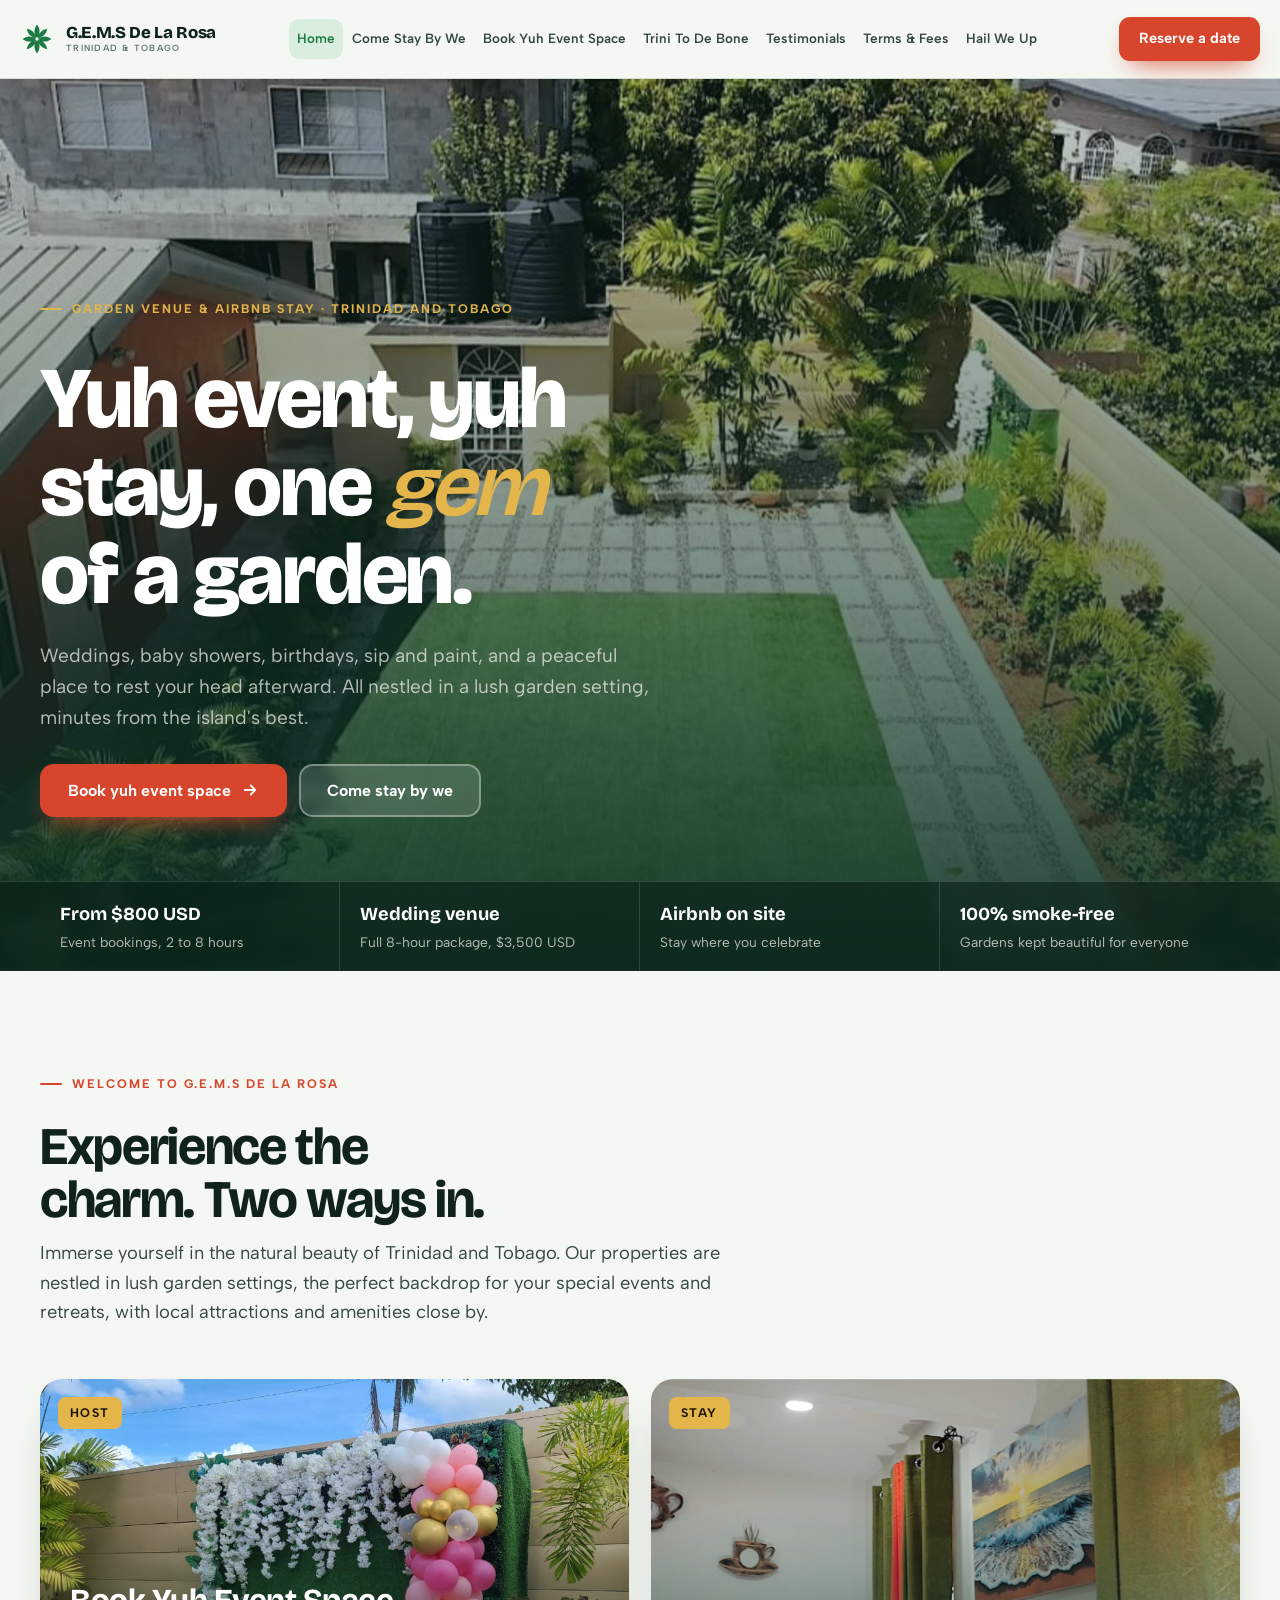
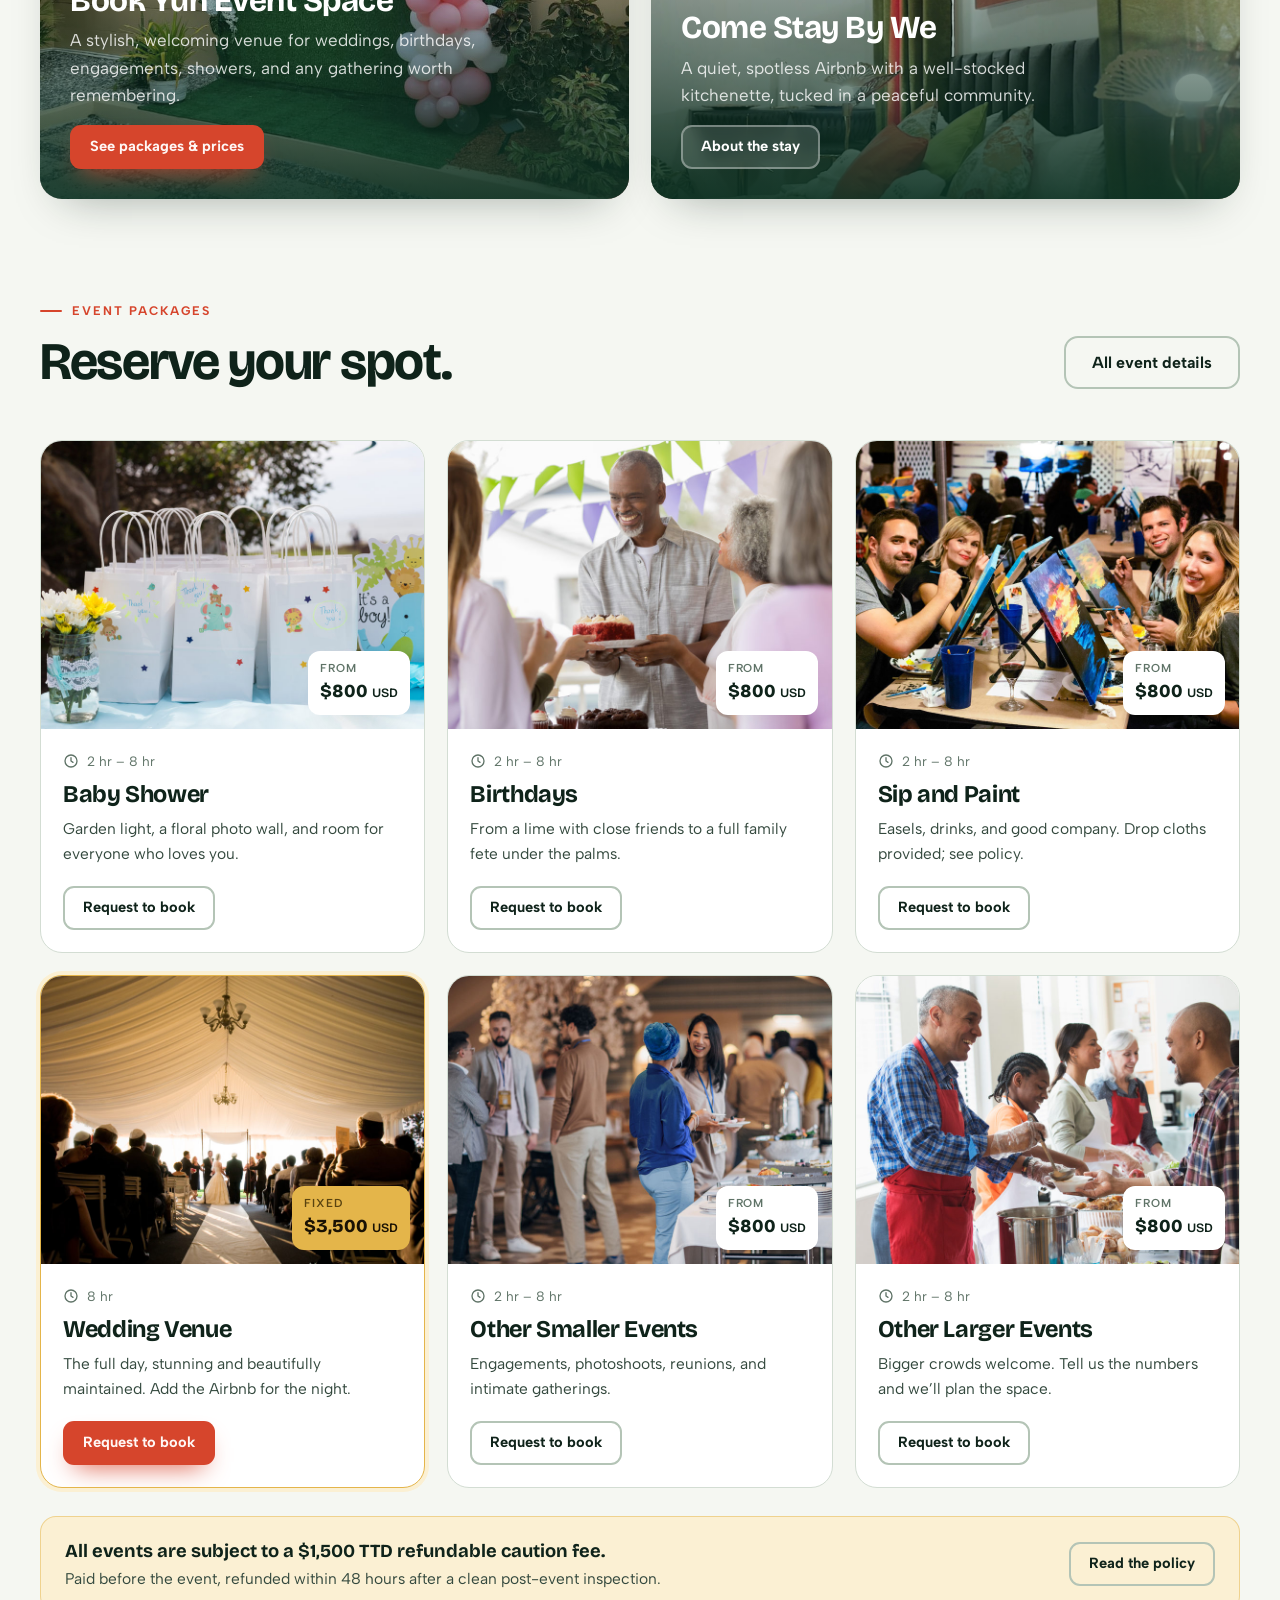
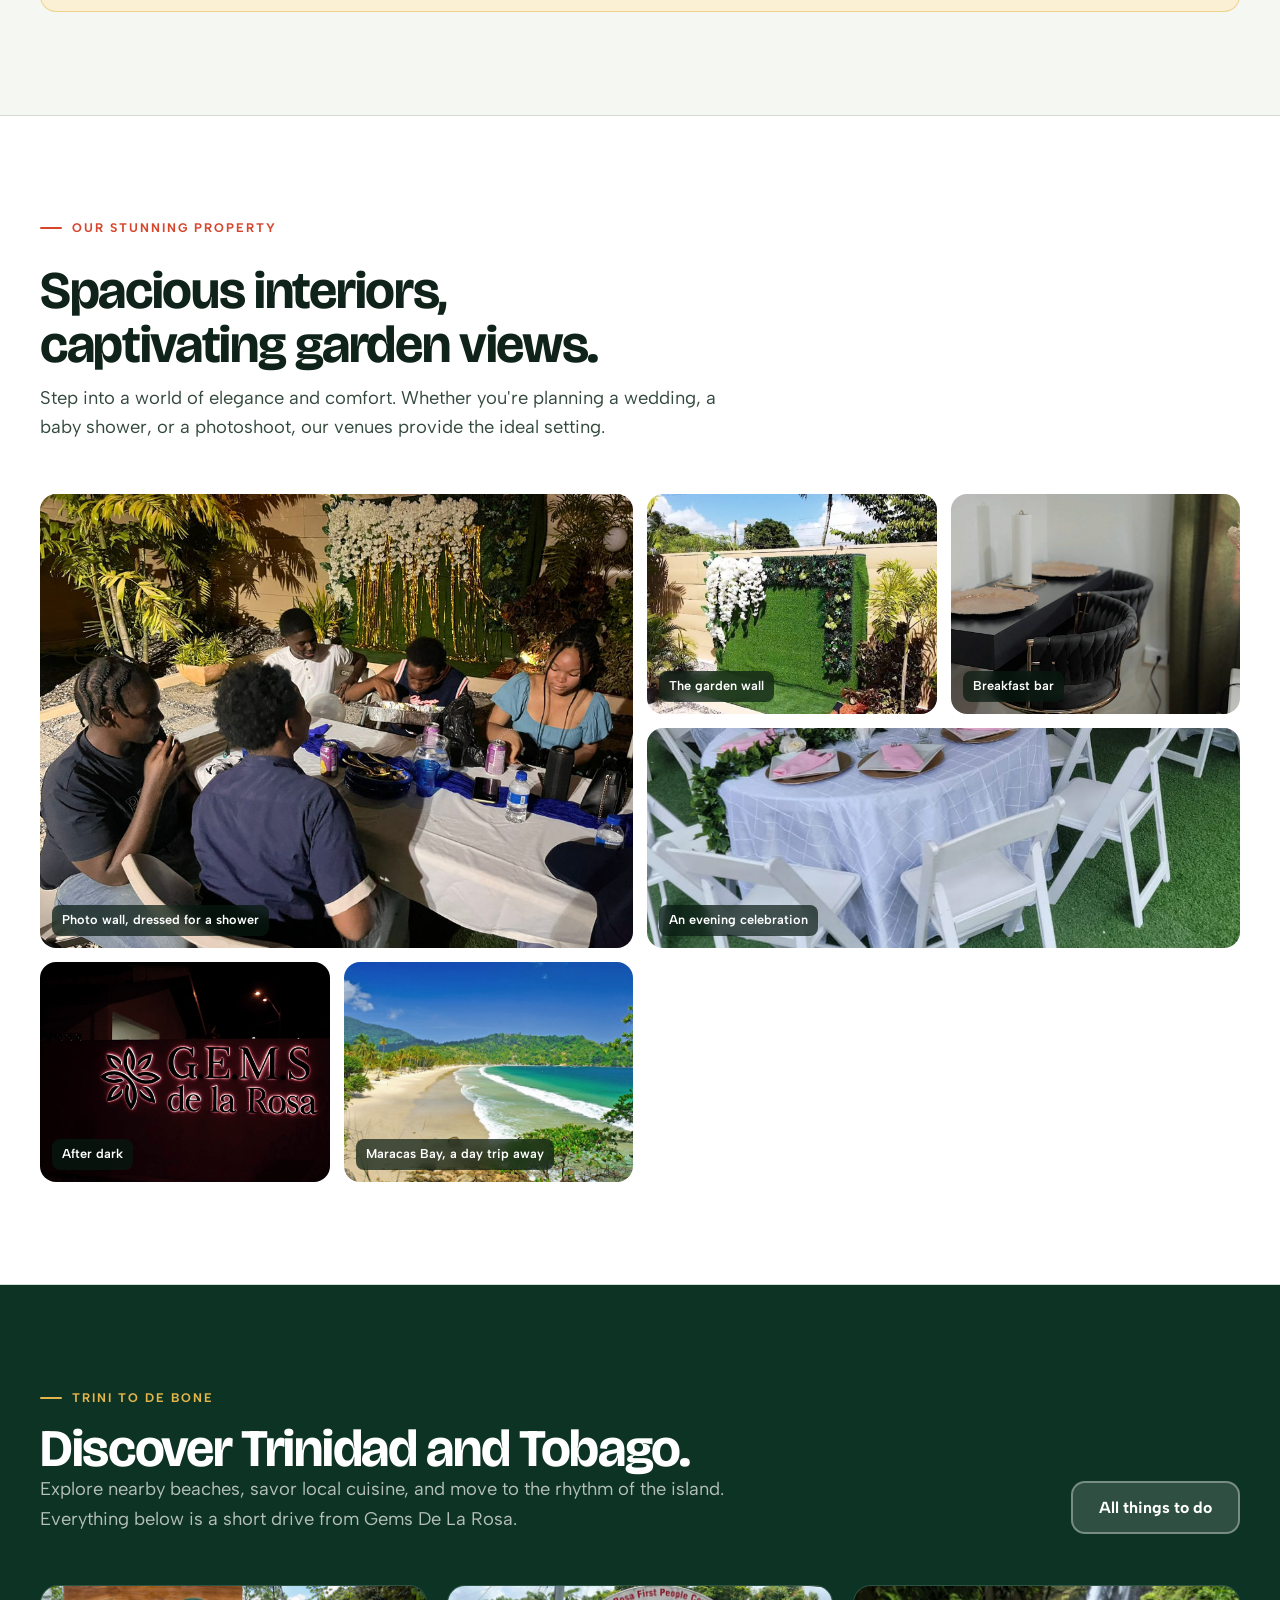
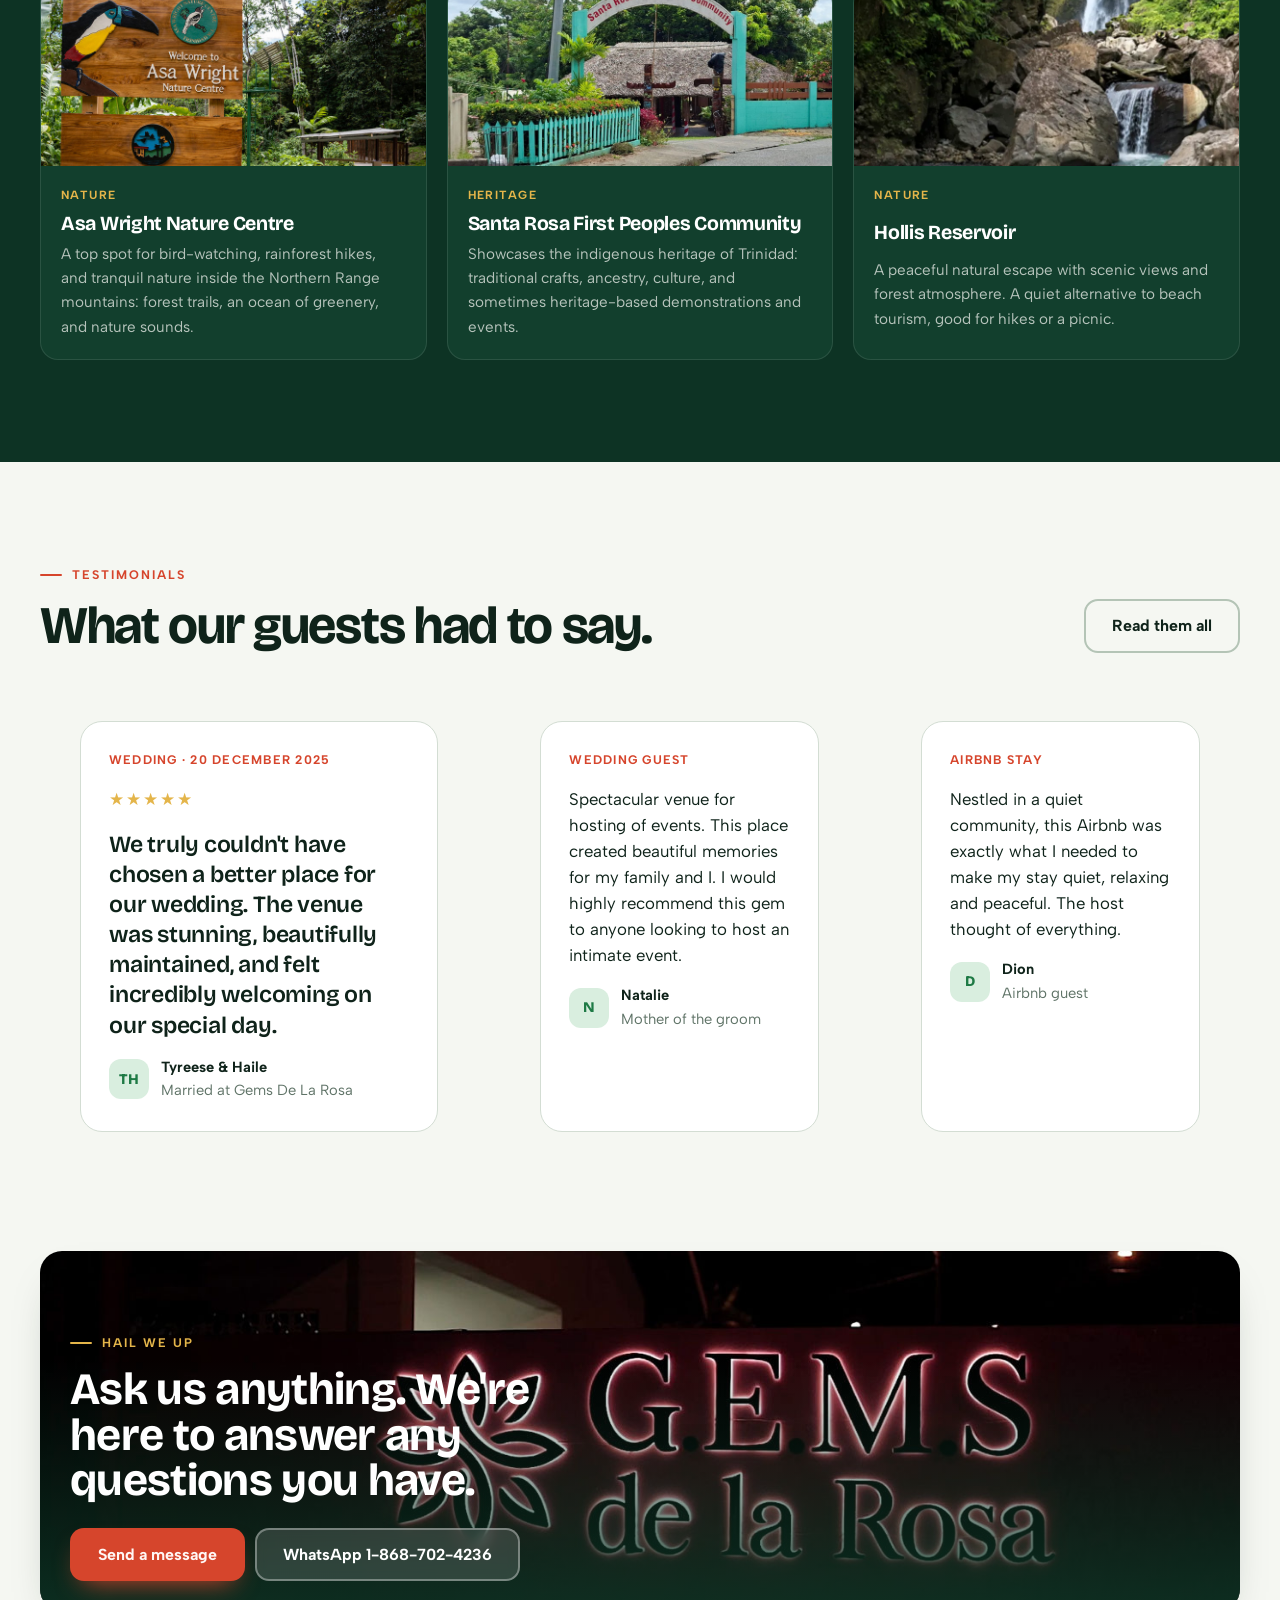
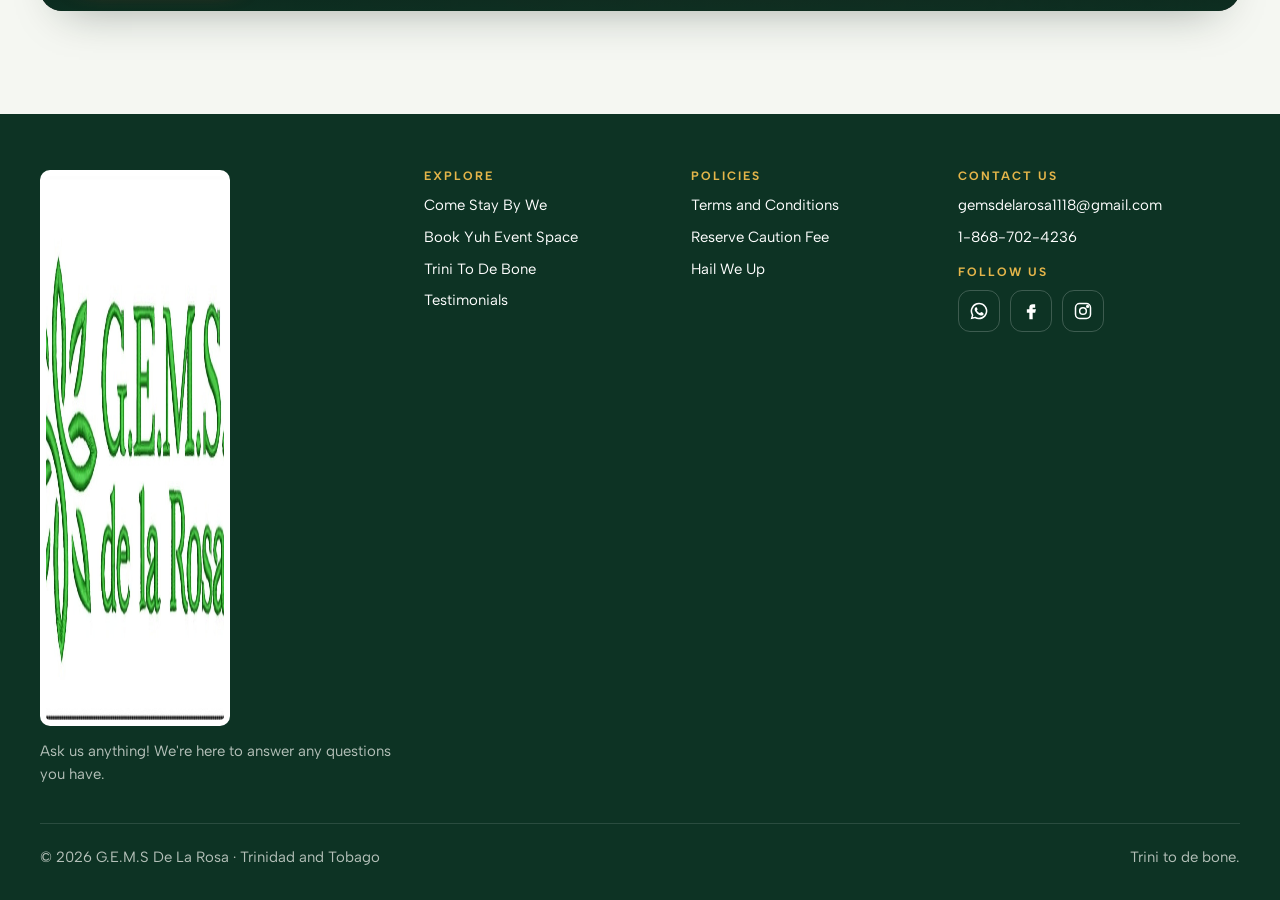
==== commit 3d23b4ae: "Fix header nav wrapping on wide screens The seven nav labels needed about 1470px but the header sat " ====
--- a/index.html
+++ b/index.html
@@ -90,24 +90,44 @@
 
   header.site{position:sticky;top:0;z-index:50;background:color-mix(in srgb,var(--ground) 84%,transparent);backdrop-filter:blur(14px);-webkit-backdrop-filter:blur(14px);border-bottom:1px solid var(--line)}
   .nav{display:flex;align-items:center;justify-content:space-between;gap:20px;height:78px}
-  .brand{display:flex;align-items:center;gap:12px;color:var(--ink)}
+  .brand{display:flex;align-items:center;gap:12px;color:var(--ink);flex:none}
   .brand:hover{text-decoration:none}
-  .brand svg{width:38px;height:38px;color:var(--gem)}
-  .brand .wm{font-family:var(--display);font-weight:800;font-size:1.3rem;letter-spacing:-.02em;line-height:1}
-  .brand .wm small{display:block;font-family:var(--body);font-weight:600;font-size:.62rem;letter-spacing:.2em;text-transform:uppercase;color:var(--muted);margin-top:4px}
-  .nav-links{display:flex;gap:4px;align-items:center;list-style:none;margin:0;padding:0}
-  .nav-links a{color:var(--ink-2);font-weight:600;padding:10px 13px;border-radius:10px;font-size:.95rem}
+  .brand svg{width:38px;height:38px;color:var(--gem);flex:none}
+  .brand .wm{font-family:var(--display);font-weight:800;font-size:1.15rem;letter-spacing:-.02em;line-height:1;white-space:nowrap}
+  .brand .wm small{display:block;font-family:var(--body);font-weight:600;font-size:.62rem;letter-spacing:.2em;text-transform:uppercase;color:var(--muted);margin-top:4px;white-space:nowrap}
+  .nav-links{display:flex;gap:2px;align-items:center;list-style:none;margin:0;padding:0}
+  .nav-links a{display:block;color:var(--ink-2);font-weight:600;padding:10px 10px;border-radius:10px;font-size:.88rem;white-space:nowrap}
   .nav-links a:hover{color:var(--ink);background:var(--surface-2);text-decoration:none}
   .nav-links a[aria-current="page"]{color:var(--gem);background:var(--gem-soft)}
-  .nav-cta{display:flex;align-items:center;gap:10px}
+  .nav-cta{display:flex;align-items:center;gap:10px;flex:none}
   .menu-btn{display:none;background:none;border:2px solid var(--line-strong);border-radius:12px;width:44px;height:44px;align-items:center;justify-content:center;color:var(--ink);cursor:pointer}
   .menu-btn svg{width:22px;height:22px}
-  @media (max-width:1020px){
+  /* The seven nav labels are long, so the header gets a wider container than
+     the content column and steps down in stages before collapsing. */
+  header.site .wrap{width:min(1360px,calc(100% - 40px))}
+  @media (max-width:1300px){
+    .nav{gap:14px}
+    .brand svg{width:34px;height:34px}
+    .brand .wm{font-size:1.05rem}
+    .brand .wm small{font-size:.56rem;letter-spacing:.14em;margin-top:3px}
+    .nav-links{gap:1px}
+    .nav-links a{font-size:.84rem;padding:9px 8px}
+  }
+  @media (max-width:1200px){
+    /* Mark only. The link keeps its accessible name from aria-label. */
+    .brand .wm{position:absolute;width:1px;height:1px;overflow:hidden;clip-path:inset(50%)}
+  }
+  @media (max-width:1060px){
     .nav-links{display:none}
     .menu-btn{display:inline-flex}
     .nav-cta .btn{display:none}
+    .brand .wm{position:static;width:auto;height:auto;overflow:visible;clip-path:none;font-size:1.2rem}
     .mobile-open .nav-links{display:flex;flex-direction:column;position:absolute;left:0;right:0;top:78px;background:var(--surface);border-bottom:1px solid var(--line);padding:16px 20px 22px;gap:4px;box-shadow:var(--shadow)}
-    .mobile-open .nav-links a{display:block;padding:14px 16px;font-size:1.05rem}
+    .mobile-open .nav-links a{display:block;padding:14px 16px;font-size:1.05rem;white-space:normal}
+  }
+  @media (max-width:380px){
+    .brand .wm{font-size:1.02rem}
+    .brand svg{width:30px;height:30px}
   }
 
   /* Hero */
@@ -314,7 +334,7 @@
         <li><a href="#/events" data-nav="events">Book Yuh Event Space</a></li>
         <li><a href="#/explore" data-nav="explore">Trini To De Bone</a></li>
         <li><a href="#/testimonials" data-nav="testimonials">Testimonials</a></li>
-        <li><a href="#/policy" data-nav="policy">Caution Fee &amp; Terms</a></li>
+        <li><a href="#/policy" data-nav="policy">Terms &amp; Fees</a></li>
         <li><a href="#/contact" data-nav="contact">Hail We Up</a></li>
       </ul>
     </nav>
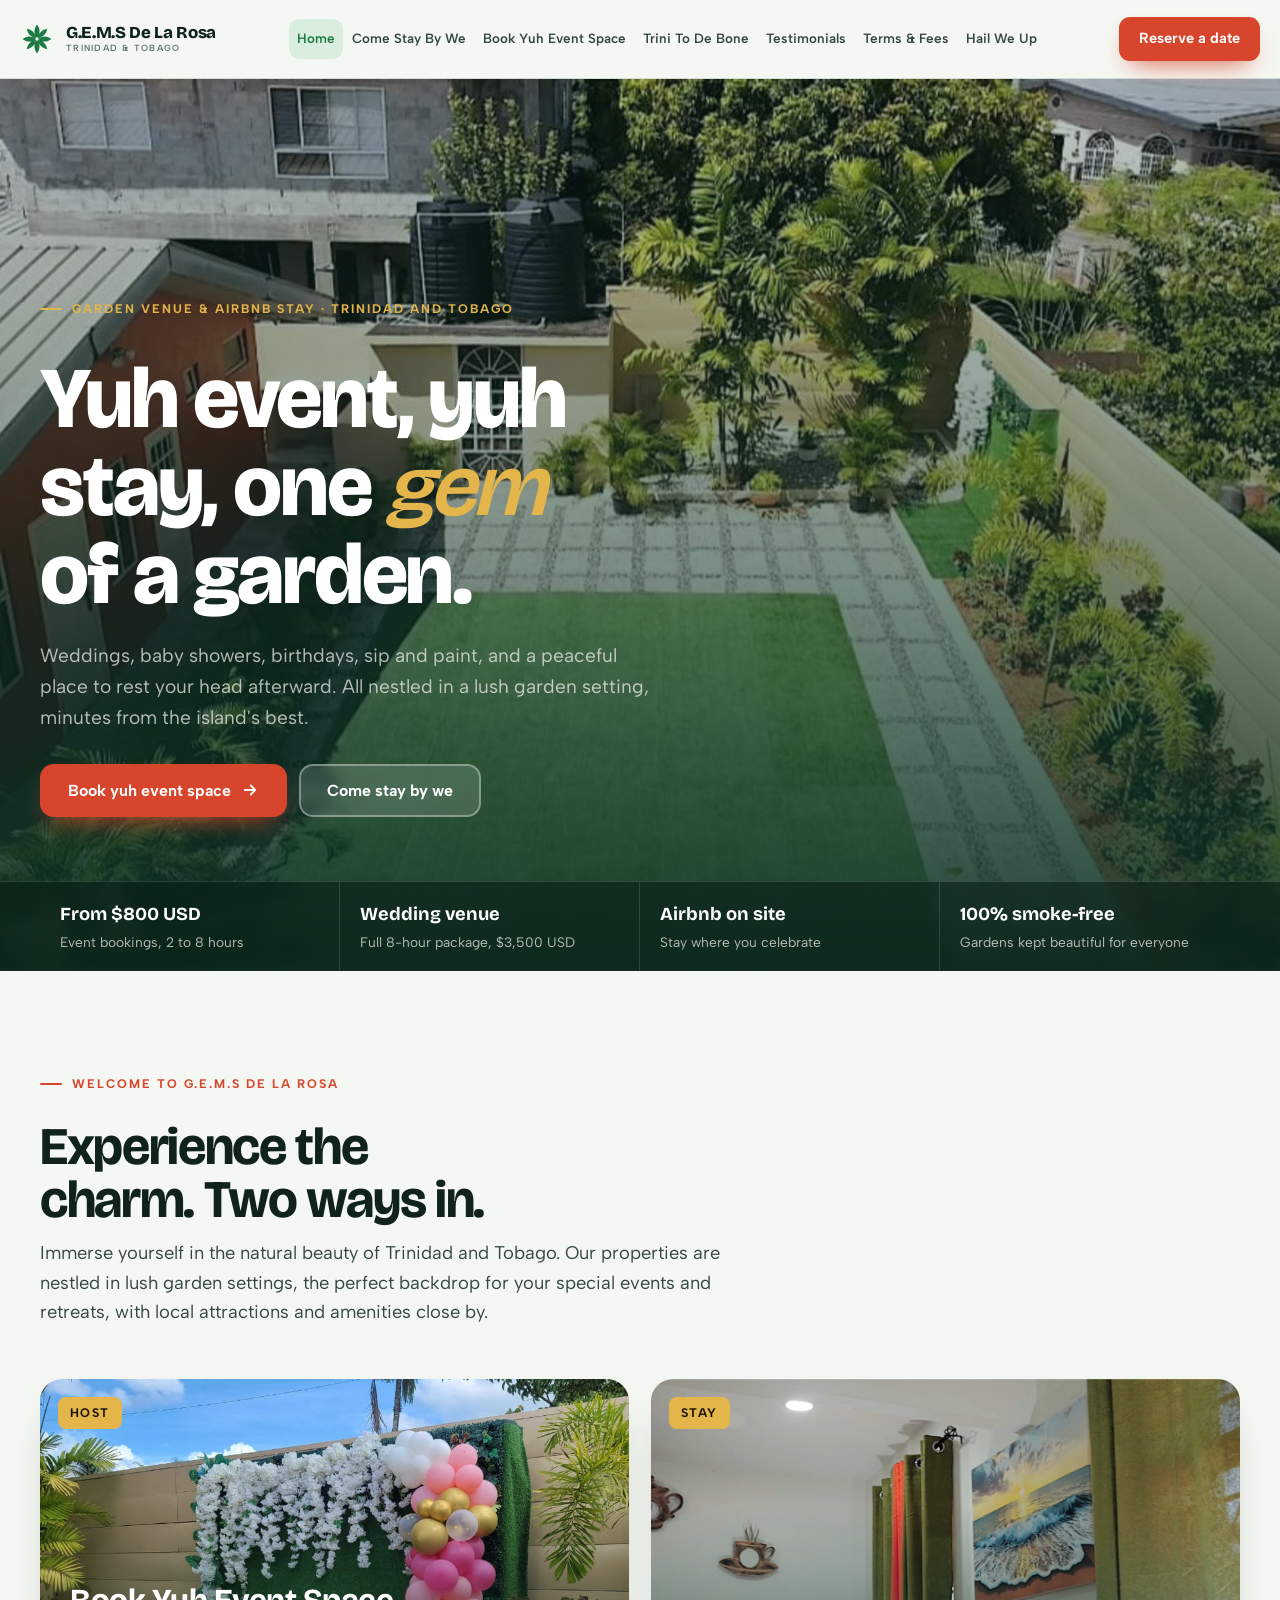
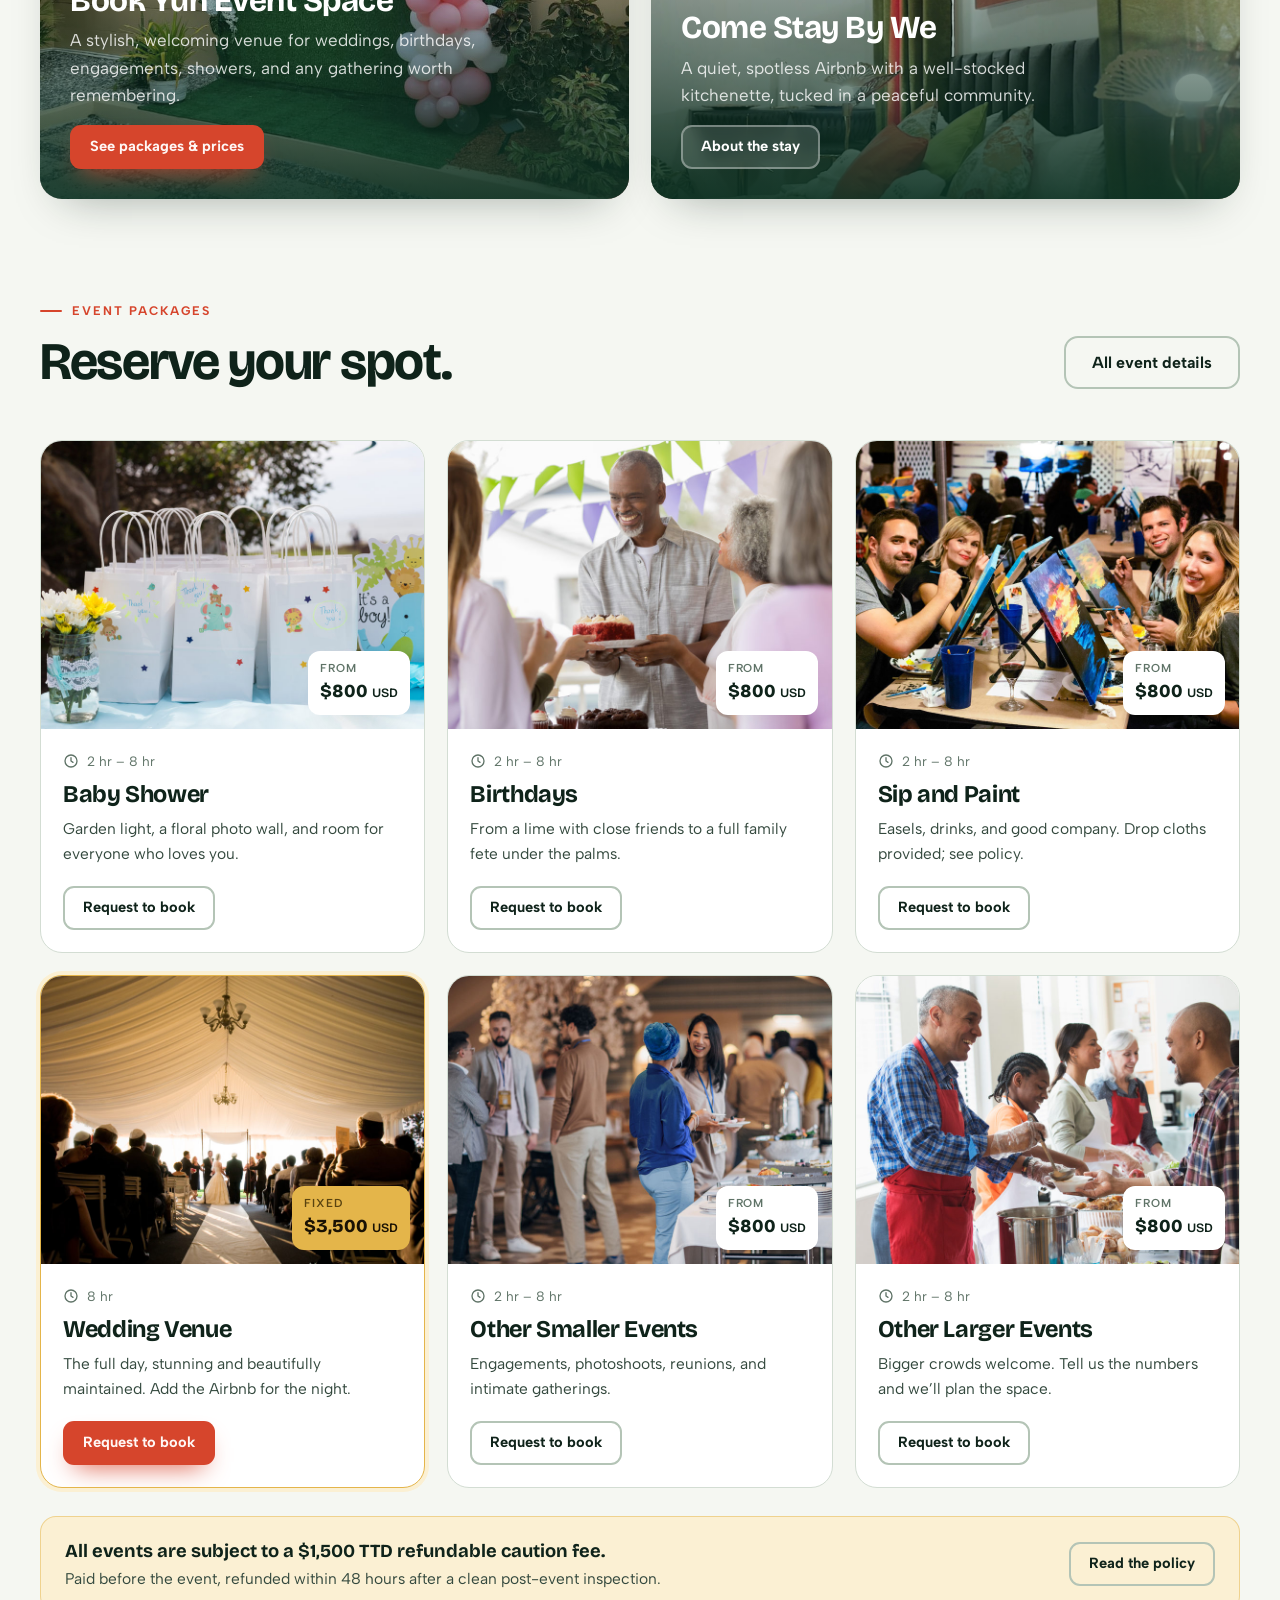
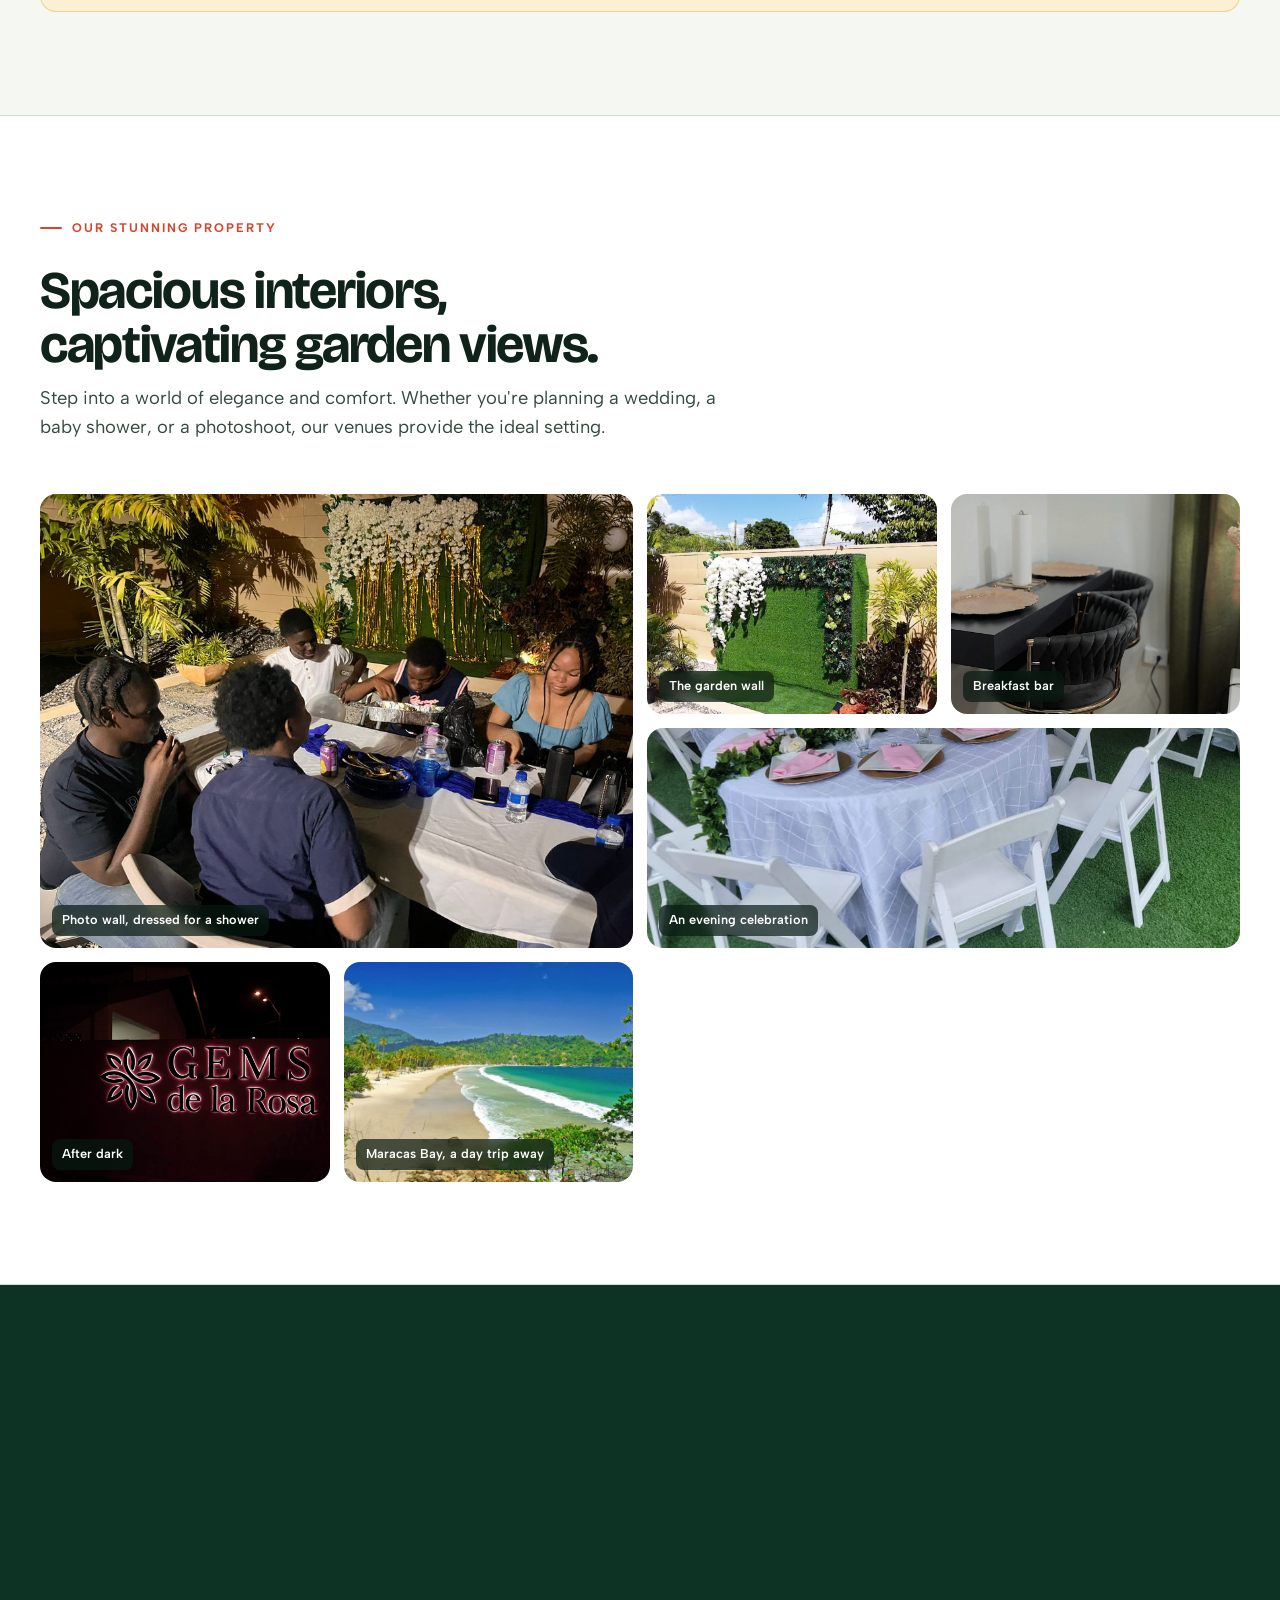
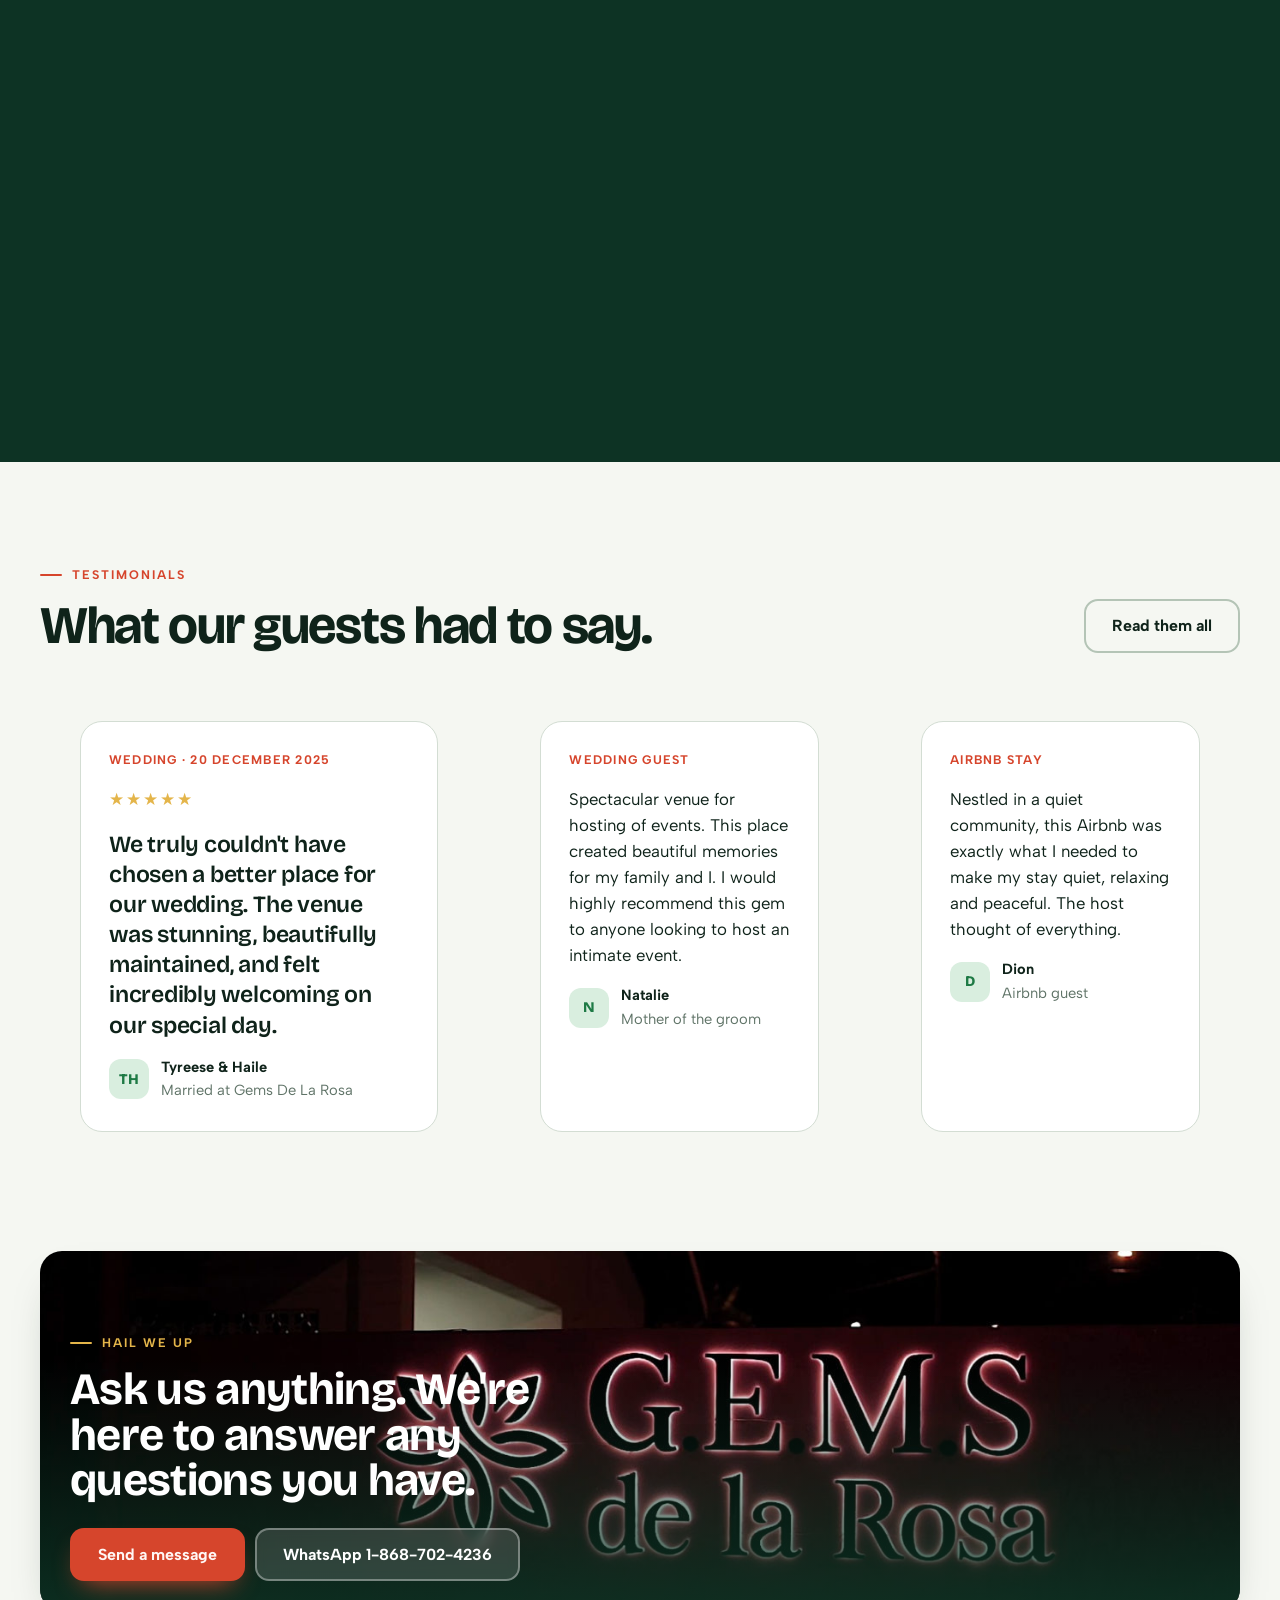
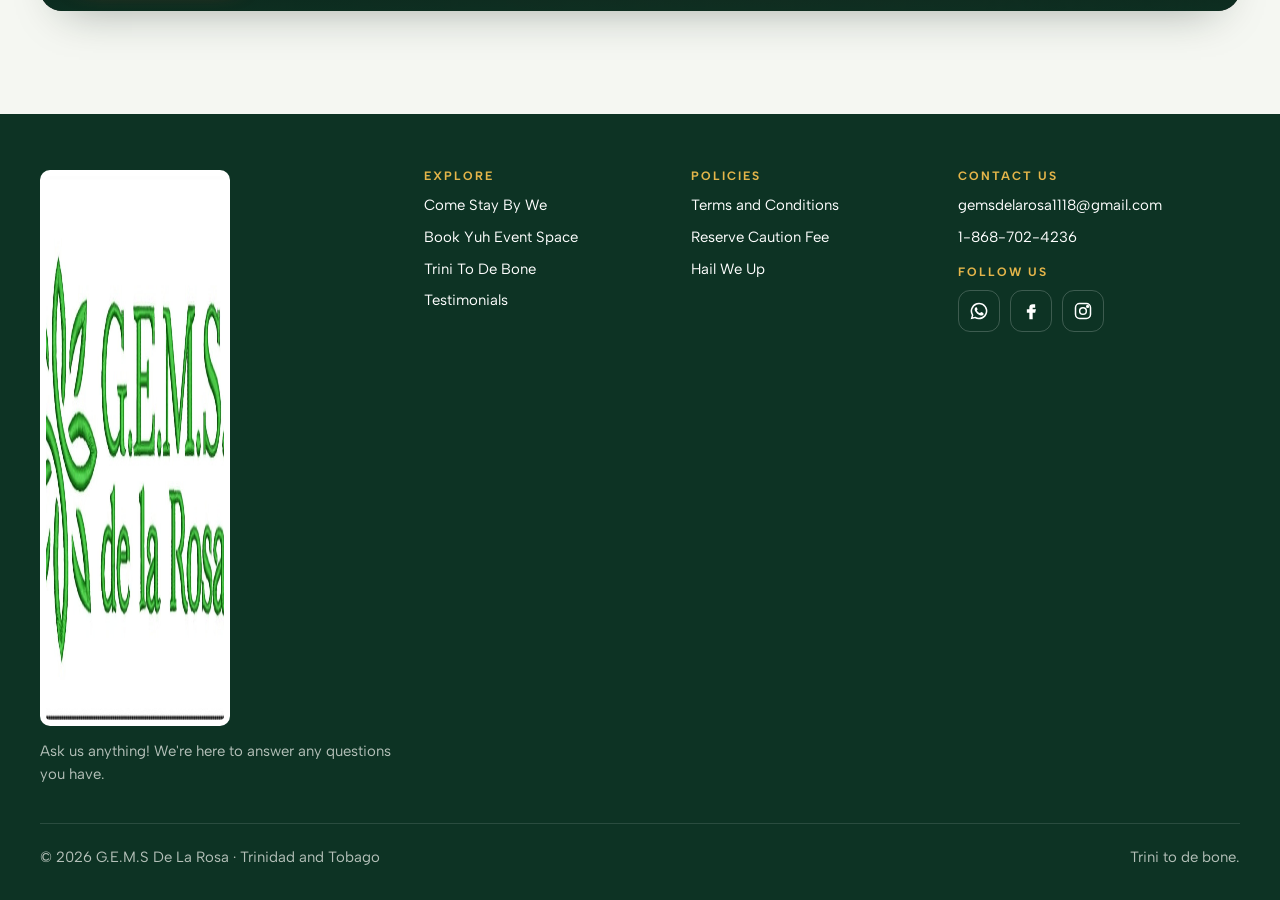
==== commit be807064: "Link the Book now button to the Airbnb listing Co-Authored-By: Claude Opus 5.5 <noreply@anthropic.co" ====
--- a/index.html
+++ b/index.html
@@ -585,7 +585,7 @@
           <li><svg viewBox="0 0 24 24" fill="none" stroke="currentColor" stroke-width="2" stroke-linecap="round"><path d="M20 6 9 17l-5-5"/></svg>100% smoke-free</li>
         </ul>
         <div style="display:flex;flex-wrap:wrap;gap:10px;margin-top:6px">
-          <a class="btn btn-gem" href="AIRBNB_LISTING_URL" id="airbnbBtn" target="_blank" rel="noopener">Book now on Airbnb
+          <a class="btn btn-gem" href="https://www.airbnb.com/rooms/1561900705779134761" id="airbnbBtn" target="_blank" rel="noopener">Book now on Airbnb
             <svg viewBox="0 0 24 24" fill="none" stroke="currentColor" stroke-width="2.4" stroke-linecap="round" stroke-linejoin="round"><path d="M7 17 17 7M8 7h9v9"/></svg>
           </a>
           <a class="btn btn-line" href="https://w.app/gemsdelarosa" target="_blank" rel="noopener">Having trouble? WhatsApp us</a>
@@ -876,8 +876,8 @@
   hours.addEventListener('input', syncHours); type.addEventListener('change', syncHours); syncHours();
 
   const WA = '18687024236', EMAIL = 'gemsdelarosa1118@gmail.com';
-  // Paste the Airbnb listing URL here. Until then the button asks for the stay over WhatsApp.
-  const AIRBNB_URL = '';
+  // Airbnb listing. If this is ever emptied, the button asks for the stay over WhatsApp instead.
+  const AIRBNB_URL = 'https://www.airbnb.com/rooms/1561900705779134761';
   const ab = document.getElementById('airbnbBtn');
   if(AIRBNB_URL){ ab.href = AIRBNB_URL; }
   else { ab.href = 'https://wa.me/' + WA + '?text=' + encodeURIComponent("Hi G.E.M.S De La Rosa! I'd like to book the Airbnb stay. Could you send me the listing link and availability?"); ab.firstChild.textContent = 'Request the stay on WhatsApp'; }
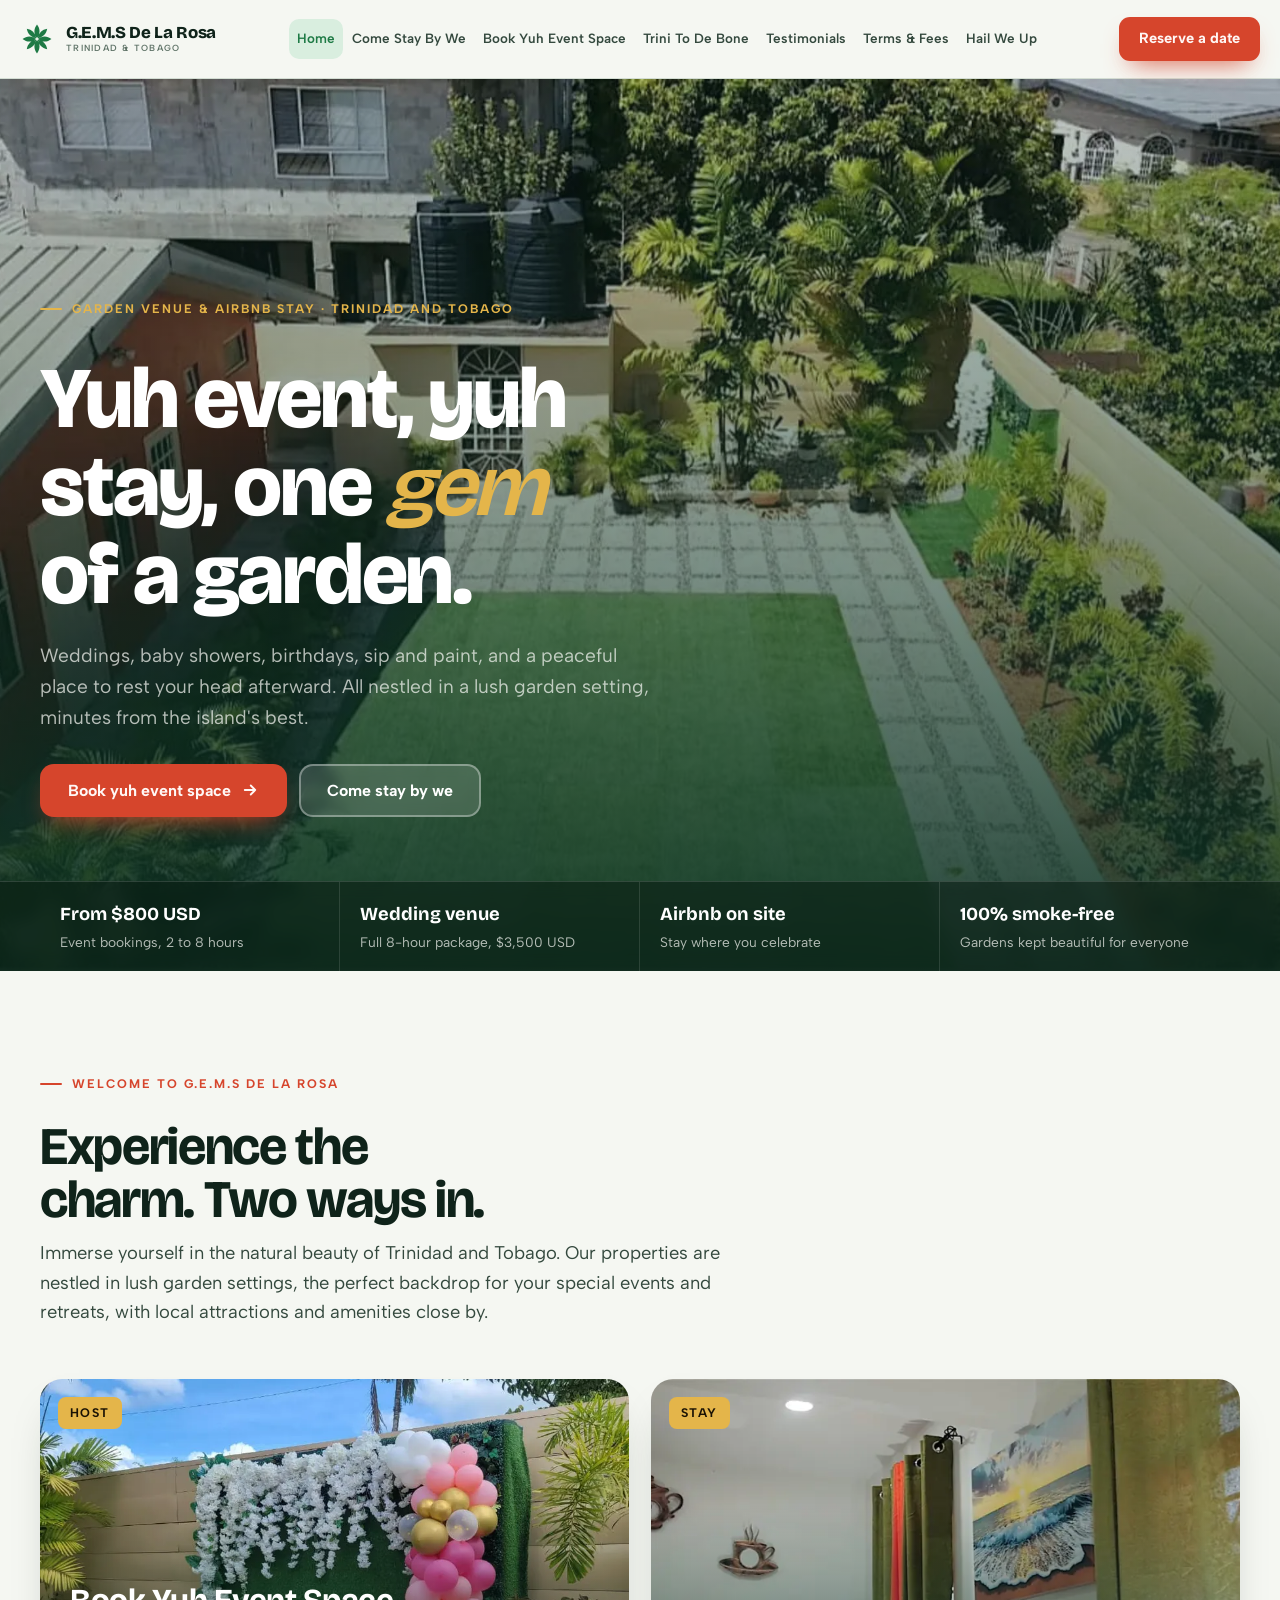
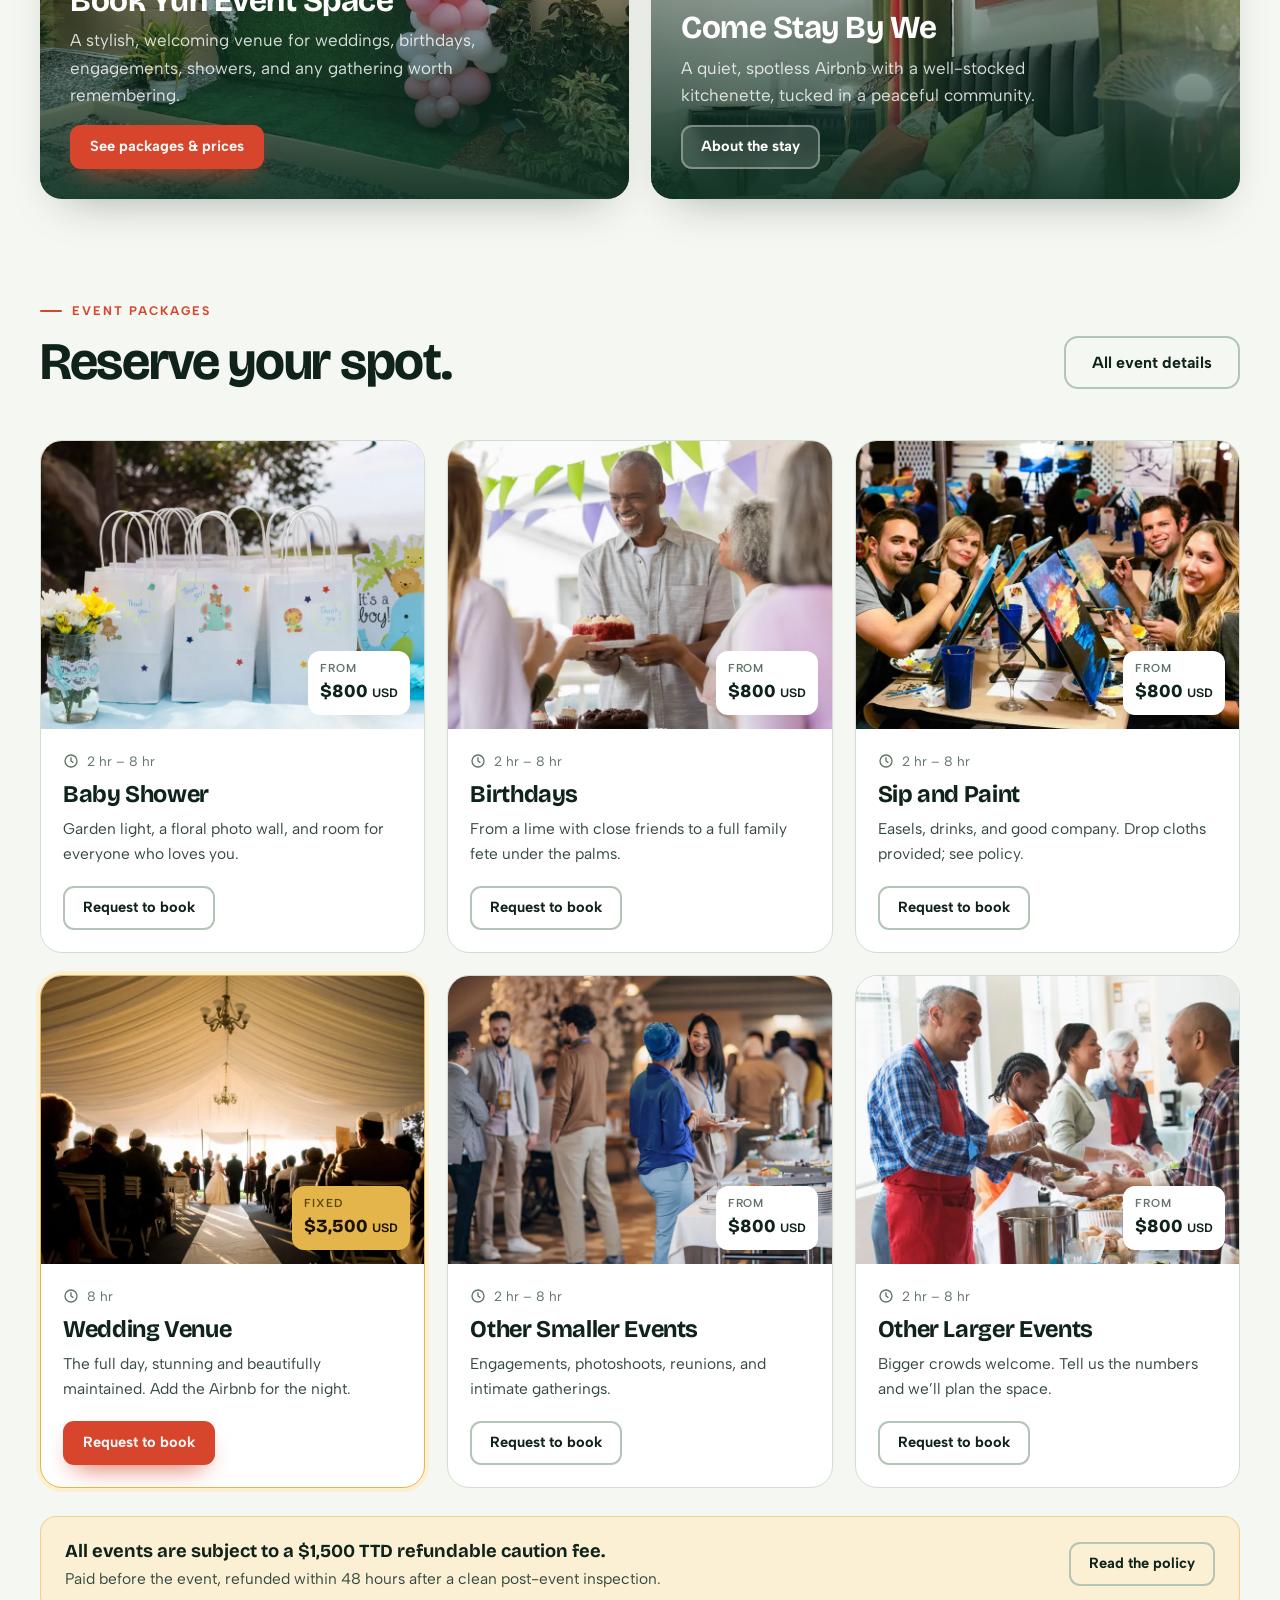
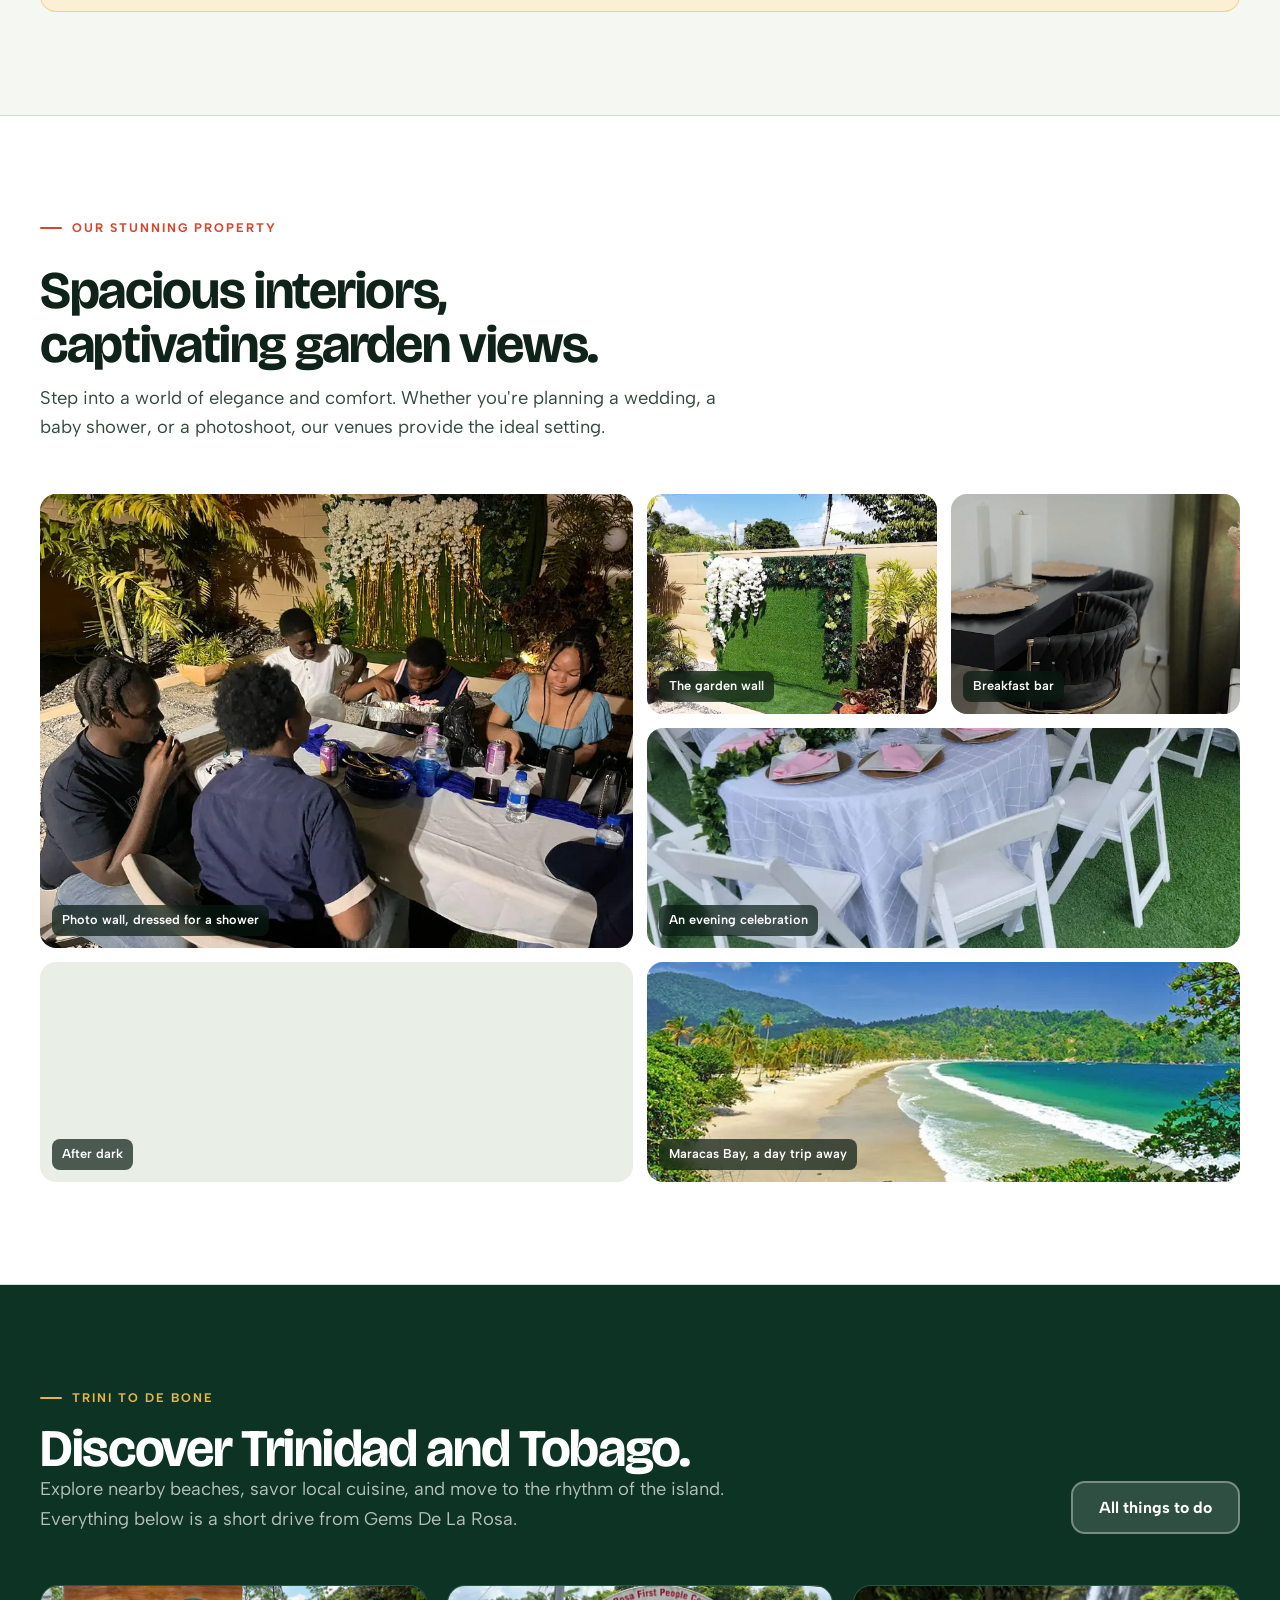
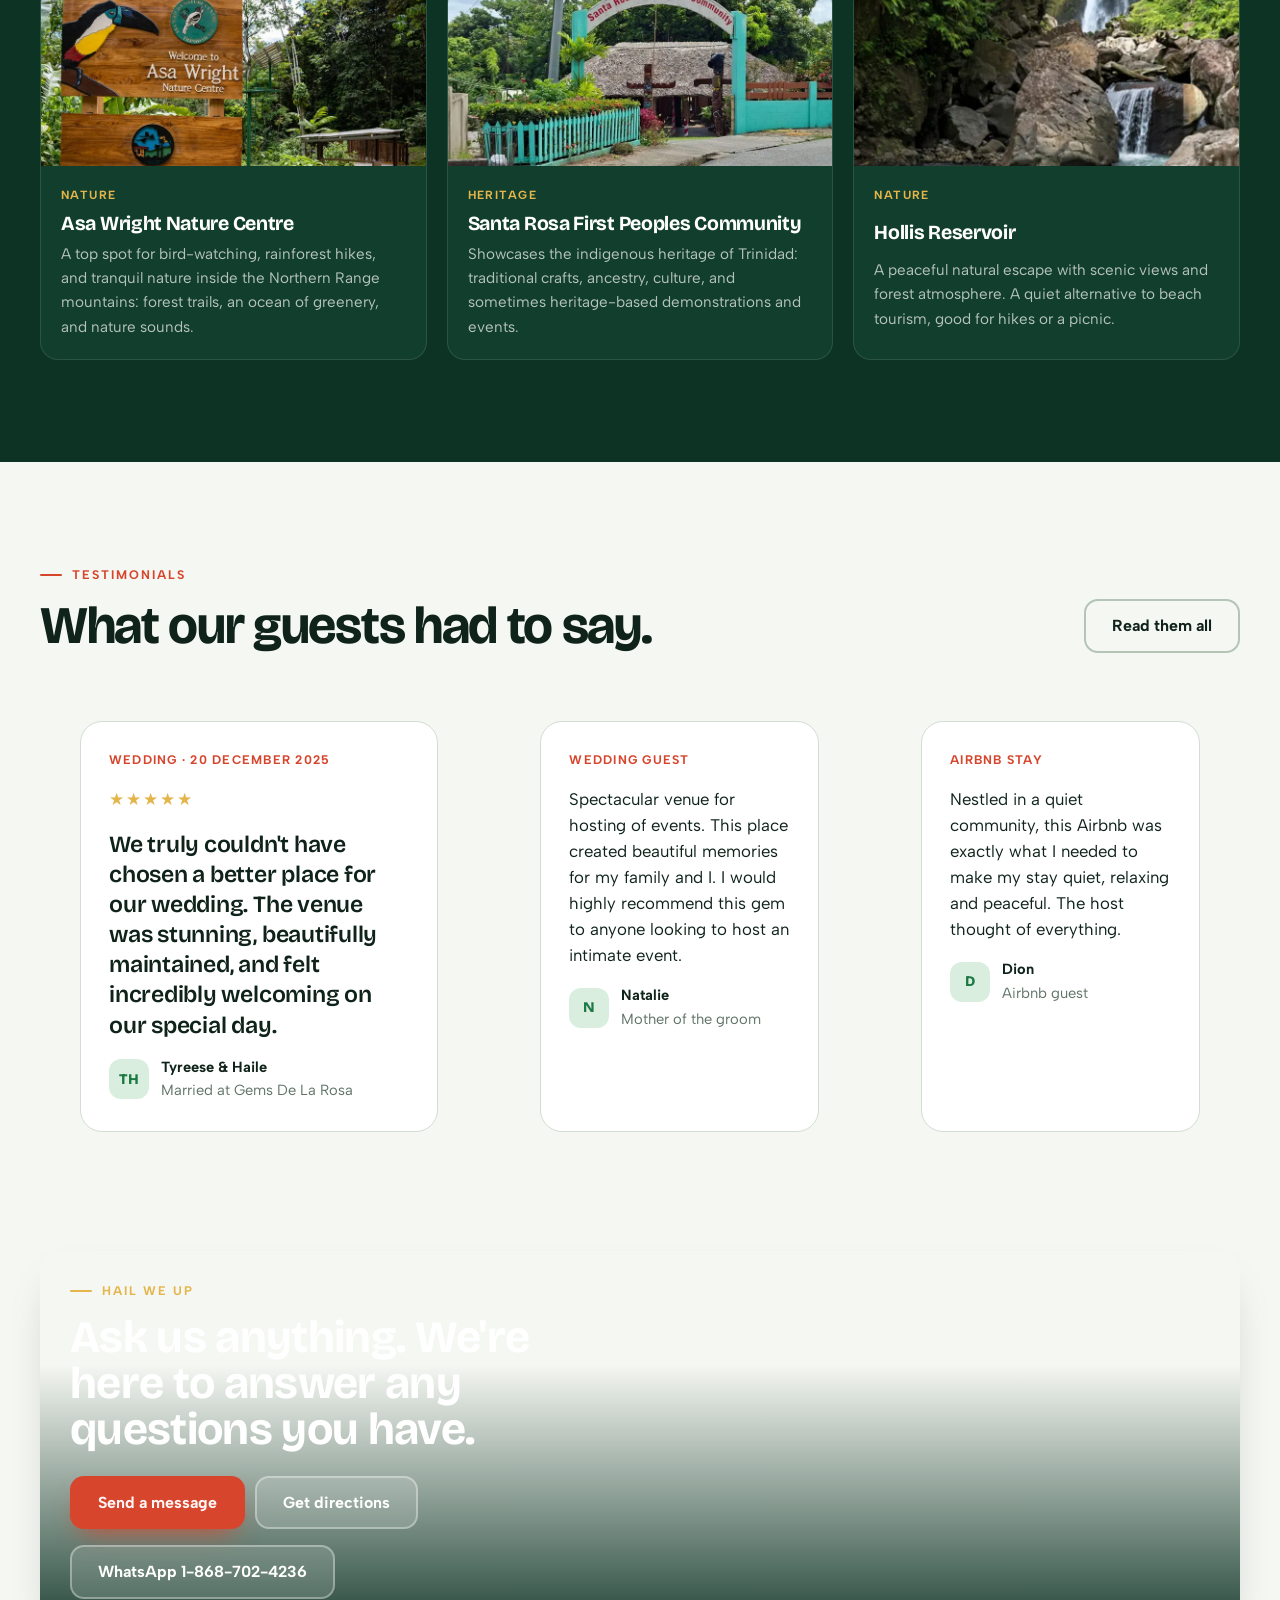
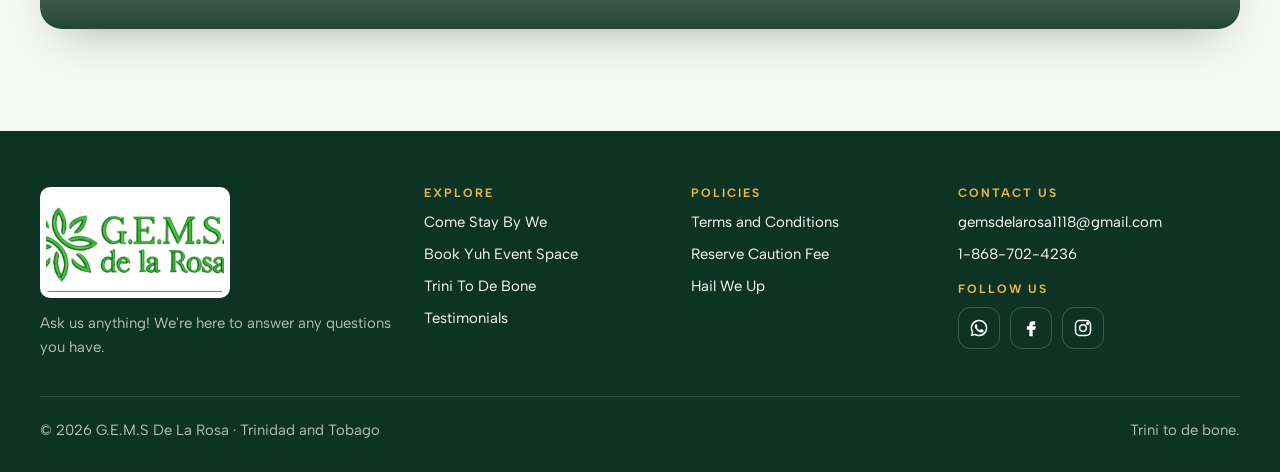
==== commit ed20a5e5: "Split into real pages; add link previews, icons, photo viewer, directions - One HTML file per page (" ====
--- a/index.html
+++ b/index.html
@@ -4,316 +4,59 @@
 <meta charset="utf-8">
 <meta name="viewport" content="width=device-width, initial-scale=1">
 <meta name="color-scheme" content="light dark">
-<style>body{margin:0}img{max-width:100%}[hidden]{display:none!important}</style><title>G.E.M.S De La Rosa</title>
-<meta name="description" content="G.E.M.S De La Rosa — a garden event venue and Airbnb stay in Trinidad and Tobago. Weddings, baby showers, birthdays, sip and paint, and a peaceful place to stay.">
+<script>/* Old one-page links like /#/about now live at /about */(function(){var h=location.hash;if(h.indexOf("#/")===0){var p=h.slice(2).split("/");var pg=p[0]==="home"?"":p[0];location.replace("/"+pg+(p[1]?"#"+p[1]:""));}})();</script>
+<title>G.E.M.S De La Rosa · Garden event venue &amp; Airbnb in Trinidad</title>
+<meta name="description" content="A garden event venue and Airbnb stay in Trinidad and Tobago. Weddings, baby showers, birthdays, sip and paint, and a peaceful place to stay.">
+<link rel="canonical" href="https://gemsdelarosa.com/">
+<link rel="icon" href="favicon.ico" sizes="32x32">
+<link rel="icon" href="favicon.svg" type="image/svg+xml">
+<link rel="apple-touch-icon" href="apple-touch-icon.png">
+<link rel="manifest" href="site.webmanifest">
+<meta name="theme-color" content="#277126">
+<meta property="og:type" content="website">
+<meta property="og:site_name" content="G.E.M.S De La Rosa">
+<meta property="og:title" content="G.E.M.S De La Rosa · Garden event venue &amp; Airbnb in Trinidad">
+<meta property="og:description" content="A garden event venue and Airbnb stay in Trinidad and Tobago. Weddings, baby showers, birthdays, sip and paint, and a peaceful place to stay.">
+<meta property="og:url" content="https://gemsdelarosa.com/">
+<meta property="og:image" content="https://gemsdelarosa.com/og.jpg">
+<meta property="og:image:width" content="1200">
+<meta property="og:image:height" content="630">
+<meta property="og:image:alt" content="The garden and guest house at G.E.M.S De La Rosa from above">
+<meta property="og:locale" content="en_US">
+<meta name="twitter:card" content="summary_large_image">
+<style>body{margin:0}img{max-width:100%;height:auto}[hidden]{display:none!important}</style>
 <link rel="preconnect" href="https://fonts.googleapis.com">
 <link rel="preconnect" href="https://fonts.gstatic.com" crossorigin>
 <link rel="stylesheet" href="https://fonts.googleapis.com/css2?family=Bricolage+Grotesque:opsz,wght@12..96,400..800&family=Albert+Sans:ital,wght@0,400;0,500;0,600;0,700;1,400&display=swap">
-<style>
-  :root{
-    --ground:#F5F7F2; --surface:#FFFFFF; --surface-2:#E9EFE6;
-    --ink:#0F231A; --ink-2:#34493E; --muted:#5F7367;
-    --gem:#1E7A45; --gem-deep:#145A32; --gem-soft:#D9EEDF;
-    --hibiscus:#D6452C; --hibiscus-deep:#B4341F; --hibiscus-soft:#FBE3DD;
-    --gold:#E4B54A; --gold-soft:#FBF0D3;
-    --night:#0D3324; --night-2:#123F2D; --on-night:#F5F7F2; --on-night-muted:rgba(245,247,242,.72);
-    --line:#D3DDD3; --line-strong:#B4C4B6;
-    --on-gem:#F5F7F2; --on-hibiscus:#FFF7F5;
-    --shadow:0 20px 44px -24px rgba(15,35,26,.4);
-    --radius:22px;
-    --display:'Bricolage Grotesque','Arial Narrow',Impact,sans-serif;
-    --body:'Albert Sans','Segoe UI',Helvetica,Arial,sans-serif;
-    color-scheme:light;
-  }
-  @media (prefers-color-scheme: dark){
-    :root:not([data-theme="light"]){
-      --ground:#0B1712; --surface:#12211A; --surface-2:#182C22;
-      --ink:#EDF3EC; --ink-2:#C7D5CA; --muted:#93A898;
-      --gem:#5FD28A; --gem-deep:#8AE3AB; --gem-soft:#173A27;
-      --hibiscus:#F06A50; --hibiscus-deep:#FF8A72; --hibiscus-soft:#3A1E17;
-      --gold:#EFC463; --gold-soft:#3A2F14;
-      --night:#081A12; --night-2:#0F2A1D;
-      --line:#233A2D; --line-strong:#375243;
-      --on-gem:#0B1712; --on-hibiscus:#1A0B07;
-      --shadow:0 20px 44px -24px rgba(0,0,0,.75);
-      color-scheme:dark;
-    }
-  }
-  :root[data-theme="dark"]{
-    --ground:#0B1712; --surface:#12211A; --surface-2:#182C22;
-    --ink:#EDF3EC; --ink-2:#C7D5CA; --muted:#93A898;
-    --gem:#5FD28A; --gem-deep:#8AE3AB; --gem-soft:#173A27;
-    --hibiscus:#F06A50; --hibiscus-deep:#FF8A72; --hibiscus-soft:#3A1E17;
-    --gold:#EFC463; --gold-soft:#3A2F14;
-    --night:#081A12; --night-2:#0F2A1D;
-    --line:#233A2D; --line-strong:#375243;
-    --on-gem:#0B1712; --on-hibiscus:#1A0B07;
-    --shadow:0 20px 44px -24px rgba(0,0,0,.75);
-    color-scheme:dark;
-  }
-
-  *,*::before,*::after{box-sizing:border-box}
-  html{scroll-behavior:smooth}
-  body{margin:0;background:var(--ground);color:var(--ink);font-family:var(--body);font-size:17px;line-height:1.6;-webkit-font-smoothing:antialiased}
-  img{max-width:100%;display:block}
-  a{color:var(--gem);text-decoration:none}
-  a:hover{text-decoration:underline;text-underline-offset:3px}
-  h1,h2,h3,h4{font-family:var(--display);font-weight:700;line-height:1.02;margin:0;text-wrap:balance;letter-spacing:-.025em}
-  h1{font-size:clamp(2.7rem,7.2vw,5.4rem);font-weight:800;font-variation-settings:'opsz' 96}
-  h2{font-size:clamp(2rem,4.4vw,3.3rem);font-variation-settings:'opsz' 96}
-  h3{font-size:1.5rem;letter-spacing:-.015em;font-variation-settings:'opsz' 48}
-  p{margin:0}
-  .eyebrow{font-size:.78rem;font-weight:700;letter-spacing:.16em;text-transform:uppercase;color:var(--hibiscus);margin-bottom:14px;display:flex;align-items:center;gap:10px}
-  .eyebrow::before{content:"";width:22px;height:2px;background:currentColor;border-radius:2px}
-  .lede{font-size:1.15rem;color:var(--ink-2);max-width:58ch}
-  :focus-visible{outline:3px solid var(--gold);outline-offset:3px;border-radius:6px}
-  .skip{position:absolute;left:-999px;top:8px;background:var(--gem);color:var(--on-gem);padding:10px 14px;border-radius:8px;z-index:100}
-  .skip:focus{left:8px}
-  .wrap{width:min(1200px,calc(100% - 40px));margin-inline:auto}
-  section.block{padding:clamp(64px,8vw,112px) 0}
-  .section-head{display:grid;gap:12px;max-width:62ch;margin-bottom:clamp(30px,4vw,52px)}
-  .section-head.split{max-width:none;grid-template-columns:1fr auto;align-items:end;gap:24px}
-  @media (max-width:760px){.section-head.split{grid-template-columns:1fr}}
-
-  .btn{display:inline-flex;align-items:center;gap:10px;padding:15px 26px;border-radius:14px;font-weight:700;font-size:1rem;border:2px solid transparent;cursor:pointer;transition:transform .2s ease,background .2s ease,color .2s ease,box-shadow .2s ease,border-color .2s;text-decoration:none;font-family:var(--body);line-height:1.2}
-  .btn:hover{text-decoration:none;transform:translateY(-2px)}
-  .btn-hib{background:var(--hibiscus);color:var(--on-hibiscus);box-shadow:0 12px 26px -12px var(--hibiscus)}
-  .btn-hib:hover{background:var(--hibiscus-deep)}
-  .btn-gem{background:var(--gem);color:var(--on-gem);box-shadow:0 12px 26px -12px var(--gem)}
-  .btn-gem:hover{background:var(--gem-deep)}
-  .btn-line{border-color:var(--line-strong);color:var(--ink);background:transparent}
-  .btn-line:hover{border-color:var(--gem);color:var(--gem)}
-  .btn-light{background:rgba(255,255,255,.14);color:#fff;border-color:rgba(255,255,255,.35);backdrop-filter:blur(6px)}
-  .btn-light:hover{background:rgba(255,255,255,.24)}
-  .btn-small{padding:11px 18px;font-size:.92rem;border-radius:11px}
-  .btn svg{width:18px;height:18px;flex:none}
-
-  header.site{position:sticky;top:0;z-index:50;background:color-mix(in srgb,var(--ground) 84%,transparent);backdrop-filter:blur(14px);-webkit-backdrop-filter:blur(14px);border-bottom:1px solid var(--line)}
-  .nav{display:flex;align-items:center;justify-content:space-between;gap:20px;height:78px}
-  .brand{display:flex;align-items:center;gap:12px;color:var(--ink);flex:none}
-  .brand:hover{text-decoration:none}
-  .brand svg{width:38px;height:38px;color:var(--gem);flex:none}
-  .brand .wm{font-family:var(--display);font-weight:800;font-size:1.15rem;letter-spacing:-.02em;line-height:1;white-space:nowrap}
-  .brand .wm small{display:block;font-family:var(--body);font-weight:600;font-size:.62rem;letter-spacing:.2em;text-transform:uppercase;color:var(--muted);margin-top:4px;white-space:nowrap}
-  .nav-links{display:flex;gap:2px;align-items:center;list-style:none;margin:0;padding:0}
-  .nav-links a{display:block;color:var(--ink-2);font-weight:600;padding:10px 10px;border-radius:10px;font-size:.88rem;white-space:nowrap}
-  .nav-links a:hover{color:var(--ink);background:var(--surface-2);text-decoration:none}
-  .nav-links a[aria-current="page"]{color:var(--gem);background:var(--gem-soft)}
-  .nav-cta{display:flex;align-items:center;gap:10px;flex:none}
-  .menu-btn{display:none;background:none;border:2px solid var(--line-strong);border-radius:12px;width:44px;height:44px;align-items:center;justify-content:center;color:var(--ink);cursor:pointer}
-  .menu-btn svg{width:22px;height:22px}
-  /* The seven nav labels are long, so the header gets a wider container than
-     the content column and steps down in stages before collapsing. */
-  header.site .wrap{width:min(1360px,calc(100% - 40px))}
-  @media (max-width:1300px){
-    .nav{gap:14px}
-    .brand svg{width:34px;height:34px}
-    .brand .wm{font-size:1.05rem}
-    .brand .wm small{font-size:.56rem;letter-spacing:.14em;margin-top:3px}
-    .nav-links{gap:1px}
-    .nav-links a{font-size:.84rem;padding:9px 8px}
-  }
-  @media (max-width:1200px){
-    /* Mark only. The link keeps its accessible name from aria-label. */
-    .brand .wm{position:absolute;width:1px;height:1px;overflow:hidden;clip-path:inset(50%)}
-  }
-  @media (max-width:1060px){
-    .nav-links{display:none}
-    .menu-btn{display:inline-flex}
-    .nav-cta .btn{display:none}
-    .brand .wm{position:static;width:auto;height:auto;overflow:visible;clip-path:none;font-size:1.2rem}
-    .mobile-open .nav-links{display:flex;flex-direction:column;position:absolute;left:0;right:0;top:78px;background:var(--surface);border-bottom:1px solid var(--line);padding:16px 20px 22px;gap:4px;box-shadow:var(--shadow)}
-    .mobile-open .nav-links a{display:block;padding:14px 16px;font-size:1.05rem;white-space:normal}
-  }
-  @media (max-width:380px){
-    .brand .wm{font-size:1.02rem}
-    .brand svg{width:30px;height:30px}
-  }
-
-  /* Hero */
-  .hero{position:relative;color:var(--on-night);background:var(--night);overflow:hidden}
-  .hero .bg{position:absolute;inset:0}
-  .hero .bg img{width:100%;height:100%;object-fit:cover;object-position:50% 45%}
-  .hero .bg::after{content:"";position:absolute;inset:0;background:linear-gradient(180deg,rgba(13,51,36,.25) 0%,rgba(13,51,36,.55) 55%,rgba(13,51,36,.92) 100%)}
-  .hero .inner{position:relative;padding:clamp(120px,18vw,220px) 0 clamp(40px,6vw,64px);display:grid;gap:22px}
-  .hero .eyebrow{color:var(--gold)}
-  .hero h1{max-width:12ch;color:#fff}
-  .hero h1 .rose{color:var(--gold);font-style:italic;font-weight:600}
-  .hero p.lede{color:var(--on-night-muted);max-width:52ch;font-size:1.2rem}
-  .hero .actions{display:flex;flex-wrap:wrap;gap:12px;margin-top:8px}
-  .hero-strip{position:relative;border-top:1px solid rgba(255,255,255,.14);background:rgba(8,26,18,.55);backdrop-filter:blur(8px)}
-  .hero-strip ul{list-style:none;margin:0;padding:0;display:grid;grid-template-columns:repeat(4,1fr)}
-  .hero-strip li{padding:18px 20px;border-right:1px solid rgba(255,255,255,.12);display:grid;gap:2px}
-  .hero-strip li:last-child{border-right:0}
-  .hero-strip b{font-family:var(--display);font-size:1.15rem;font-weight:700;color:#fff}
-  .hero-strip span{font-size:.86rem;color:var(--on-night-muted)}
-  @media (max-width:860px){.hero-strip ul{grid-template-columns:repeat(2,1fr)}.hero-strip li:nth-child(2){border-right:0}.hero-strip li:nth-child(-n+2){border-bottom:1px solid rgba(255,255,255,.12)}}
-
-  /* Two doors */
-  .doors{display:grid;grid-template-columns:1fr 1fr;gap:22px}
-  .door{position:relative;border-radius:var(--radius);overflow:hidden;min-height:420px;display:flex;align-items:flex-end;color:#fff;box-shadow:var(--shadow)}
-  .door img{position:absolute;inset:0;width:100%;height:100%;object-fit:cover;transition:transform .8s ease}
-  .door:hover img{transform:scale(1.04)}
-  .door::after{content:"";position:absolute;inset:0;background:linear-gradient(180deg,rgba(13,51,36,0) 30%,rgba(13,51,36,.9) 100%)}
-  .door .txt{position:relative;padding:30px;display:grid;gap:10px;z-index:1}
-  .door .txt h3{font-size:2rem;color:#fff}
-  .door .txt p{color:rgba(255,255,255,.82);max-width:40ch}
-  .door .txt .btn{justify-self:start;margin-top:6px}
-  .door .tag{position:absolute;top:18px;left:18px;z-index:1;background:var(--gold);color:#1A1204;font-weight:700;font-size:.78rem;letter-spacing:.12em;text-transform:uppercase;padding:6px 12px;border-radius:8px}
-  @media (max-width:820px){.doors{grid-template-columns:1fr}.door{min-height:340px}}
-
-  /* Packages */
-  .packs{display:grid;grid-template-columns:repeat(3,1fr);gap:22px}
-  .pack{background:var(--surface);border:1px solid var(--line);border-radius:var(--radius);overflow:hidden;display:flex;flex-direction:column;transition:transform .25s,box-shadow .25s,border-color .25s}
-  .pack:hover{transform:translateY(-4px);box-shadow:var(--shadow);border-color:var(--line-strong)}
-  .pack figure{margin:0;aspect-ratio:4/3;overflow:hidden;position:relative;background:var(--surface-2)}
-  .pack img{width:100%;height:100%;object-fit:cover}
-  .pack .price{position:absolute;right:14px;bottom:14px;background:var(--surface);color:var(--ink);border-radius:12px;padding:8px 12px;font-family:var(--display);font-weight:800;font-size:1.15rem;box-shadow:var(--shadow);font-variant-numeric:tabular-nums}
-  .pack .price small{font-family:var(--body);font-weight:600;font-size:.72rem;color:var(--muted);display:block;letter-spacing:.08em;text-transform:uppercase}
-  .pack .body{padding:22px;display:grid;gap:10px;flex:1}
-  .pack .dur{font-size:.85rem;color:var(--muted);display:flex;align-items:center;gap:8px}
-  .pack .dur svg{width:16px;height:16px}
-  .pack p{color:var(--ink-2);font-size:.97rem}
-  .pack .foot{margin-top:auto;padding-top:10px}
-  .pack.featured{border-color:var(--gold);box-shadow:0 0 0 4px var(--gold-soft)}
-  .pack.featured .price{background:var(--gold);color:#1A1204}
-  .pack.featured .price small{color:#5A4410}
-  @media (max-width:980px){.packs{grid-template-columns:repeat(2,1fr)}}
-  @media (max-width:600px){.packs{grid-template-columns:1fr}}
-  .notice{margin-top:28px;display:flex;flex-wrap:wrap;gap:16px;justify-content:space-between;align-items:center;background:var(--gold-soft);border:1px solid color-mix(in srgb,var(--gold) 50%,transparent);border-radius:16px;padding:20px 24px}
-  .notice b{font-family:var(--display);font-size:1.15rem}
-  .notice p{color:var(--ink-2);font-size:.97rem}
-
-  /* Gallery */
-  .gallery{display:grid;grid-template-columns:repeat(4,1fr);grid-auto-rows:220px;gap:14px}
-  .gallery figure{margin:0;border-radius:16px;overflow:hidden;position:relative;background:var(--surface-2)}
-  .gallery img{width:100%;height:100%;object-fit:cover;transition:transform .7s ease}
-  .gallery figure:hover img{transform:scale(1.05)}
-  .gallery figcaption{position:absolute;left:12px;bottom:12px;background:rgba(8,26,18,.7);color:#fff;font-size:.8rem;font-weight:600;padding:5px 10px;border-radius:8px;backdrop-filter:blur(6px)}
-  .gallery .g1{grid-column:span 2;grid-row:span 2}
-  .gallery .g4{grid-column:span 2}
-  @media (max-width:820px){.gallery{grid-template-columns:repeat(2,1fr);grid-auto-rows:180px}.gallery .g1{grid-column:span 2;grid-row:span 2}.gallery .g4{grid-column:span 2}}
-
-  /* Stay */
-  .stay-grid{display:grid;grid-template-columns:1fr 1fr;gap:clamp(32px,5vw,72px);align-items:center}
-  .stay-media{display:grid;grid-template-columns:1.2fr .8fr;grid-template-rows:auto auto;gap:14px}
-  .stay-media img{border-radius:16px;object-fit:cover;width:100%;height:100%;box-shadow:var(--shadow)}
-  .stay-media .a{grid-row:span 2;aspect-ratio:4/5}
-  .stay-media .b,.stay-media .c{aspect-ratio:1/1}
-  .stay-copy{display:grid;gap:18px}
-  .stay-copy p{color:var(--ink-2)}
-  .amen{list-style:none;margin:0;padding:0;display:grid;grid-template-columns:1fr 1fr;gap:10px}
-  .amen li{display:flex;gap:10px;align-items:center;font-weight:500;font-size:.98rem}
-  .amen svg{width:20px;height:20px;color:var(--gem);flex:none}
-  @media (max-width:900px){.stay-grid{grid-template-columns:1fr}}
-  @media (max-width:520px){.amen{grid-template-columns:1fr}}
-
-  /* Explore */
-  .dark{background:var(--night);color:var(--on-night)}
-  .dark h2,.dark h3{color:#fff}
-  .dark .lede{color:var(--on-night-muted)}
-  .dark .eyebrow{color:var(--gold)}
-  .spots{display:grid;grid-template-columns:repeat(3,1fr);gap:20px}
-  .spot{background:var(--night-2);border:1px solid rgba(255,255,255,.1);border-radius:18px;overflow:hidden;display:grid;grid-template-rows:180px auto;transition:transform .25s,border-color .25s}
-  .spot:hover{transform:translateY(-4px);border-color:rgba(255,255,255,.28)}
-  .spot img{width:100%;height:100%;object-fit:cover}
-  .spot .body{padding:20px;display:grid;gap:8px}
-  .spot h3{font-size:1.25rem}
-  .spot p{color:var(--on-night-muted);font-size:.95rem}
-  .spot .kind{font-size:.74rem;letter-spacing:.12em;text-transform:uppercase;color:var(--gold);font-weight:700}
-  @media (max-width:980px){.spots{grid-template-columns:repeat(2,1fr)}}
-  @media (max-width:600px){.spots{grid-template-columns:1fr}}
-
-  /* Testimonials */
-  .reviews{display:grid;grid-template-columns:1.1fr .9fr .9fr;gap:22px}
-  .review{background:var(--surface);border:1px solid var(--line);border-radius:var(--radius);padding:28px;display:grid;gap:16px;align-content:start}
-  .review .stars{color:var(--gold);letter-spacing:2px;font-size:1.05rem}
-  .review blockquote{margin:0;font-size:1.05rem;color:var(--ink);line-height:1.55}
-  .review blockquote.big{font-family:var(--display);font-size:1.45rem;font-weight:600;line-height:1.3;letter-spacing:-.01em}
-  .review figcaption{display:flex;align-items:center;gap:12px;color:var(--muted);font-size:.92rem}
-  .review .av{width:40px;height:40px;border-radius:12px;background:var(--gem-soft);color:var(--gem);display:grid;place-items:center;font-weight:800;font-family:var(--display)}
-  .review figcaption b{color:var(--ink);font-weight:700;display:block}
-  .review .ev{font-size:.78rem;letter-spacing:.1em;text-transform:uppercase;color:var(--hibiscus);font-weight:700}
-  @media (max-width:980px){.reviews{grid-template-columns:1fr}}
-
-  /* Booking form */
-  .book-grid{display:grid;grid-template-columns:1.05fr .95fr;gap:clamp(32px,5vw,64px);align-items:start}
-  .form{background:var(--surface);border:1px solid var(--line);border-radius:var(--radius);padding:clamp(22px,3vw,34px);display:grid;gap:16px;box-shadow:var(--shadow)}
-  .form h3{font-size:1.5rem}
-  .field{display:grid;gap:6px}
-  .field label{font-weight:600;font-size:.9rem}
-  .field input,.field select,.field textarea{font:inherit;font-size:1rem;padding:12px 14px;border:1.5px solid var(--line-strong);border-radius:12px;background:var(--ground);color:var(--ink);width:100%}
-  .field input:focus,.field select:focus,.field textarea:focus{border-color:var(--gem);outline:none;box-shadow:0 0 0 4px var(--gem-soft)}
-  .field textarea{min-height:110px;resize:vertical}
-  .row2{display:grid;grid-template-columns:1fr 1fr;gap:14px}
-  .hours{display:flex;align-items:center;gap:14px}
-  .hours input[type=range]{flex:1;accent-color:var(--gem)}
-  .hours output{font-family:var(--display);font-weight:800;font-size:1.3rem;min-width:3ch;text-align:right;font-variant-numeric:tabular-nums}
-  .form .actions{display:flex;flex-wrap:wrap;gap:10px;margin-top:4px}
-  .form .hint{font-size:.85rem;color:var(--muted)}
-  .side{display:grid;gap:18px}
-  .side .card{background:var(--surface);border:1px solid var(--line);border-radius:var(--radius);padding:24px;display:grid;gap:12px}
-  .side .card h3{font-size:1.25rem}
-  .side .card a.line{display:flex;gap:12px;align-items:center;color:var(--ink);font-weight:600;padding:10px 0;border-top:1px solid var(--line)}
-  .side .card a.line:first-of-type{border-top:0}
-  .side .card a.line svg{width:22px;height:22px;color:var(--gem);flex:none}
-  .side .card a.line small{display:block;font-weight:400;color:var(--muted);font-size:.85rem}
-  .side .card.sign{padding:0;overflow:hidden}
-  .side .card.sign img{aspect-ratio:16/9;object-fit:cover;width:100%}
-  .side .card.sign p{padding:14px 20px 18px;font-size:.9rem;color:var(--muted)}
-  @media (max-width:900px){.book-grid{grid-template-columns:1fr}.row2{grid-template-columns:1fr}}
-
-  /* Policy */
-  .policy{max-width:76ch;display:grid;gap:12px}
-  details{background:var(--surface);border:1px solid var(--line);border-radius:14px;padding:0 22px}
-  summary{cursor:pointer;padding:18px 0;font-weight:700;font-size:1.05rem;list-style:none;display:flex;justify-content:space-between;align-items:center;gap:12px;font-family:var(--display);letter-spacing:-.01em}
-  summary::-webkit-details-marker{display:none}
-  summary::after{content:"+";font-size:1.6rem;color:var(--gem);transition:transform .2s;font-weight:400}
-  details[open] summary::after{transform:rotate(45deg)}
-  details .c{padding:0 0 20px;color:var(--ink-2);display:grid;gap:10px}
-  details ul{margin:0;padding-left:20px;display:grid;gap:6px}
-  .keyfact{display:grid;grid-template-columns:repeat(3,1fr);gap:16px;margin-bottom:28px}
-  .keyfact div{background:var(--surface);border:1px solid var(--line);border-radius:16px;padding:20px}
-  .keyfact b{font-family:var(--display);font-size:1.6rem;font-weight:800;display:block;font-variant-numeric:tabular-nums}
-  .keyfact span{color:var(--muted);font-size:.9rem}
-  @media (max-width:760px){.keyfact{grid-template-columns:1fr}}
-
-  /* Footer */
-  footer.site{background:var(--night);color:var(--on-night-muted);padding:56px 0 30px;font-size:.93rem}
-  footer .foot-grid{display:grid;grid-template-columns:1.5fr 1fr 1fr 1.2fr;gap:32px;margin-bottom:36px}
-  footer h4{font-family:var(--body);font-size:.76rem;letter-spacing:.16em;text-transform:uppercase;color:var(--gold);margin-bottom:12px;font-weight:700}
-  footer ul{list-style:none;margin:0;padding:0;display:grid;gap:8px}
-  footer a{color:#fff}
-  footer .foot-logo{width:190px;background:#fff;border-radius:10px;padding:6px;margin-bottom:14px}
-  footer .social{display:flex;gap:10px}
-  footer .social a{width:42px;height:42px;border-radius:12px;border:1px solid rgba(255,255,255,.2);display:grid;place-items:center;color:#fff;transition:background .2s}
-  footer .social a:hover{background:rgba(255,255,255,.12);text-decoration:none}
-  footer .social svg{width:20px;height:20px}
-  footer .foot-bottom{display:flex;flex-wrap:wrap;justify-content:space-between;gap:12px;border-top:1px solid rgba(255,255,255,.12);padding-top:22px}
-  @media (max-width:860px){footer .foot-grid{grid-template-columns:1fr 1fr}}
-  @media (max-width:520px){footer .foot-grid{grid-template-columns:1fr}}
-
-  /* Inner pages */
-  .page-head{padding:clamp(48px,6vw,88px) 0 clamp(24px,4vw,44px)}
-  .page-head .lede{margin-top:14px}
-  .page-head.photo{position:relative;background:var(--night);color:var(--on-night);padding:clamp(90px,12vw,150px) 0 clamp(36px,5vw,56px);overflow:hidden}
-  .page-head.photo img{position:absolute;inset:0;width:100%;height:100%;object-fit:cover;object-position:50% 50%}
-  .page-head.photo::after{content:"";position:absolute;inset:0;background:linear-gradient(180deg,rgba(13,51,36,.3),rgba(13,51,36,.9))}
-  .page-head.photo .wrap{position:relative;z-index:1}
-  .page-head.photo h1{color:#fff}
-  .page-head.photo .lede{color:var(--on-night-muted)}
-  .page-head.photo .eyebrow{color:var(--gold)}
-
-  [data-page]{display:none}
-  [data-page].active{display:block}
-  .reveal.pre{opacity:0;transform:translateY(18px)}
-  .reveal{transition:opacity .7s ease,transform .7s ease}
-  @media (prefers-reduced-motion: reduce){
-    .reveal,.reveal.pre{opacity:1;transform:none;transition:none}
-    html{scroll-behavior:auto}
-    .btn,.pack,.door img,.gallery img,.spot{transition:none}
-  }
-</style>
+<link rel="stylesheet" href="css/site.css">
+<script type="application/ld+json">
+{
+  "@context": "https://schema.org",
+  "@type": [
+    "EventVenue",
+    "LodgingBusiness"
+  ],
+  "name": "G.E.M.S De La Rosa",
+  "description": "A garden event venue and Airbnb stay in Trinidad and Tobago.",
+  "url": "https://gemsdelarosa.com/",
+  "logo": "https://gemsdelarosa.com/img/logo.jpg",
+  "image": "https://gemsdelarosa.com/og.jpg",
+  "telephone": "+18687024236",
+  "email": "gemsdelarosa1118@gmail.com",
+  "address": {
+    "@type": "PostalAddress",
+    "addressCountry": "TT"
+  },
+  "priceRange": "$800 - $3,500 USD",
+  "sameAs": [
+    "https://www.instagram.com/gems.delarosa",
+    "https://www.facebook.com/share/1BcDE7iVws",
+    "https://www.airbnb.com/rooms/1561900705779134761"
+  ]
+}
+</script>
+<script src="js/site.js" defer></script>
+<script src="/_vercel/insights/script.js" defer></script>
 </head>
 <body>
 
@@ -321,7 +64,7 @@
 
 <header class="site">
   <div class="wrap nav">
-    <a class="brand" href="#/home" aria-label="G.E.M.S De La Rosa — home">
+    <a class="brand" href="/" aria-label="G.E.M.S De La Rosa — home">
       <svg viewBox="0 0 40 40" fill="currentColor" aria-hidden="true">
         <path d="M20 3c4 5 4 11 0 16-4-5-4-11 0-16Zm0 34c-4-5-4-11 0-16 4 5 4 11 0 16ZM3 20c5-4 11-4 16 0-5 4-11 4-16 0Zm34 0c-5 4-11 4-16 0 5-4 11-4 16 0ZM8 8c6 1 10 5 11 11-6-1-10-5-11-11Zm24 0c-1 6-5 10-11 11 1-6 5-10 11-11ZM8 32c1-6 5-10 11-11-1 6-5 10-11 11Zm24 0c-6-1-10-5-11-11 6 1 10 5 11 11Z"/>
       </svg>
@@ -329,17 +72,17 @@
     </a>
     <nav aria-label="Primary">
       <ul class="nav-links">
-        <li><a href="#/home" data-nav="home">Home</a></li>
-        <li><a href="#/stay" data-nav="stay">Come Stay By We</a></li>
-        <li><a href="#/events" data-nav="events">Book Yuh Event Space</a></li>
-        <li><a href="#/explore" data-nav="explore">Trini To De Bone</a></li>
-        <li><a href="#/testimonials" data-nav="testimonials">Testimonials</a></li>
-        <li><a href="#/policy" data-nav="policy">Terms &amp; Fees</a></li>
-        <li><a href="#/contact" data-nav="contact">Hail We Up</a></li>
+        <li><a href="/" data-nav="home" aria-current="page">Home</a></li>
+        <li><a href="/stay" data-nav="stay">Come Stay By We</a></li>
+        <li><a href="/events" data-nav="events">Book Yuh Event Space</a></li>
+        <li><a href="/explore" data-nav="explore">Trini To De Bone</a></li>
+        <li><a href="/testimonials" data-nav="testimonials">Testimonials</a></li>
+        <li><a href="/policy" data-nav="policy">Terms &amp; Fees</a></li>
+        <li><a href="/contact" data-nav="contact">Hail We Up</a></li>
       </ul>
     </nav>
     <div class="nav-cta">
-      <a class="btn btn-hib btn-small" href="#/events/reserve">Reserve a date</a>
+      <a class="btn btn-hib btn-small" href="/events#reserve">Reserve a date</a>
       <button class="menu-btn" aria-expanded="false" aria-label="Open menu" id="menuBtn">
         <svg viewBox="0 0 24 24" fill="none" stroke="currentColor" stroke-width="2.2" stroke-linecap="round"><path d="M4 7h16M4 12h16M4 17h16"/></svg>
       </button>
@@ -348,20 +91,18 @@
 </header>
 
 <main id="main">
-
-<!-- ============ HOME ============ -->
-<div data-page="home" data-title="G.E.M.S De La Rosa">
+<div class="page page-home">
   <section class="hero">
-    <div class="bg"><img src="img/aerial.jpg" alt="Aerial view of the G.E.M.S De La Rosa garden: a green lawn framed by palms, paved walkways, and a red-walled guest house" width="1600" height="1000" fetchpriority="high"></div>
+    <div class="bg"><img decoding="async" srcset="img/aerial-800.webp 800w, img/aerial.webp 1600w" sizes="100vw" src="img/aerial.webp" alt="Aerial view of the G.E.M.S De La Rosa garden: a green lawn framed by palms, paved walkways, and a red-walled guest house" width="1600" height="1000" fetchpriority="high"></div>
     <div class="wrap inner">
       <p class="eyebrow">Garden venue &amp; Airbnb stay · Trinidad and Tobago</p>
       <h1>Yuh event, yuh stay, one <span class="rose">gem</span> of a garden.</h1>
       <p class="lede">Weddings, baby showers, birthdays, sip and paint, and a peaceful place to rest your head afterward. All nestled in a lush garden setting, minutes from the island's best.</p>
       <div class="actions">
-        <a class="btn btn-hib" href="#/events">Book yuh event space
+        <a class="btn btn-hib" href="/events">Book yuh event space
           <svg viewBox="0 0 24 24" fill="none" stroke="currentColor" stroke-width="2.4" stroke-linecap="round" stroke-linejoin="round"><path d="M5 12h14M13 6l6 6-6 6"/></svg>
         </a>
-        <a class="btn btn-light" href="#/stay">Come stay by we</a>
+        <a class="btn btn-light" href="/stay">Come stay by we</a>
       </div>
     </div>
     <div class="hero-strip">
@@ -382,13 +123,13 @@
         <p class="lede">Immerse yourself in the natural beauty of Trinidad and Tobago. Our properties are nestled in lush garden settings, the perfect backdrop for your special events and retreats, with local attractions and amenities close by.</p>
       </div>
       <div class="doors">
-        <a class="door reveal" href="#/events">
-          <img src="img/t2.jpg" alt="A round table dressed in white with pink napkins and greenery, set on the lawn" loading="lazy">
+        <a class="door reveal" href="/events">
+          <img decoding="async" src="img/t2.webp" alt="A round table dressed in white with pink napkins and greenery, set on the lawn" loading="lazy">
           <span class="tag">Host</span>
           <div class="txt"><h3>Book Yuh Event Space</h3><p>A stylish, welcoming venue for weddings, birthdays, engagements, showers, and any gathering worth remembering.</p><span class="btn btn-hib btn-small">See packages &amp; prices</span></div>
         </a>
-        <a class="door reveal" href="#/stay">
-          <img src="img/bedroom.jpg" alt="The Airbnb bedroom with green velvet curtains, a grey headboard, and a seascape painting" loading="lazy">
+        <a class="door reveal" href="/stay">
+          <img decoding="async" srcset="img/bedroom-800.webp 800w, img/bedroom.webp 1400w" sizes="(max-width:700px) 100vw, 50vw" src="img/bedroom.webp" alt="The Airbnb bedroom with green velvet curtains, a grey headboard, and a seascape painting" loading="lazy">
           <span class="tag">Stay</span>
           <div class="txt"><h3>Come Stay By We</h3><p>A quiet, spotless Airbnb with a well-stocked kitchenette, tucked in a peaceful community.</p><span class="btn btn-light btn-small">About the stay</span></div>
         </a>
@@ -403,12 +144,12 @@
           <p class="eyebrow">Event packages</p>
           <h2>Reserve your spot.</h2>
         </div>
-        <a class="btn btn-line" href="#/events">All event details</a>
+        <a class="btn btn-line" href="/events">All event details</a>
       </div>
       <div class="packs" id="packList"></div>
       <div class="notice reveal">
         <div><b>All events are subject to a $1,500 TTD refundable caution fee.</b><p>Paid before the event, refunded within 48 hours after a clean post-event inspection.</p></div>
-        <a class="btn btn-line btn-small" href="#/policy">Read the policy</a>
+        <a class="btn btn-line btn-small" href="/policy">Read the policy</a>
       </div>
     </div>
   </section>
@@ -421,12 +162,12 @@
         <p class="lede">Step into a world of elegance and comfort. Whether you're planning a wedding, a baby shower, or a photoshoot, our venues provide the ideal setting.</p>
       </div>
       <div class="gallery reveal">
-        <figure class="g1"><img src="img/t1.jpg" alt="Grass photo wall with cascading white blooms and a pink, white, and gold balloon garland" loading="lazy"><figcaption>Photo wall, dressed for a shower</figcaption></figure>
-        <figure><img src="img/p4.jpg" alt="Green photo wall with hanging white flowers under palm trees" loading="lazy"><figcaption>The garden wall</figcaption></figure>
-        <figure><img src="img/p2.jpg" alt="Black velvet bar stools at a dark counter with gold chargers" loading="lazy"><figcaption>Breakfast bar</figcaption></figure>
-        <figure class="g4"><img src="img/t3.jpg" alt="Guests gathered around an evening table beside a lit floral wall" loading="lazy"><figcaption>An evening celebration</figcaption></figure>
-        <figure><img src="img/t0.jpg" alt="The G.E.M.S de la Rosa sign glowing at night" loading="lazy"><figcaption>After dark</figcaption></figure>
-        <figure><img src="img/maracas.jpg" alt="Maracas Bay beach with palm trees and turquoise water" loading="lazy"><figcaption>Maracas Bay, a day trip away</figcaption></figure>
+        <figure class="g1"><button class="g-open" type="button" data-lightbox="gallery" data-caption="Photo wall, dressed for a shower" aria-label="View larger: Photo wall, dressed for a shower"><img decoding="async" src="img/t1.webp" alt="Grass photo wall with cascading white blooms and a pink, white, and gold balloon garland" loading="lazy"><span class="g-zoom" aria-hidden="true"><svg viewBox="0 0 24 24" fill="none" stroke="currentColor" stroke-width="2.2" stroke-linecap="round"><path d="M15 3h6v6M9 21H3v-6M21 3l-7 7M3 21l7-7"/></svg></span></button><figcaption>Photo wall, dressed for a shower</figcaption></figure>
+        <figure><button class="g-open" type="button" data-lightbox="gallery" data-caption="The garden wall" aria-label="View larger: The garden wall"><img decoding="async" src="img/p4.webp" alt="Green photo wall with hanging white flowers under palm trees" loading="lazy"><span class="g-zoom" aria-hidden="true"><svg viewBox="0 0 24 24" fill="none" stroke="currentColor" stroke-width="2.2" stroke-linecap="round"><path d="M15 3h6v6M9 21H3v-6M21 3l-7 7M3 21l7-7"/></svg></span></button><figcaption>The garden wall</figcaption></figure>
+        <figure><button class="g-open" type="button" data-lightbox="gallery" data-caption="Breakfast bar" aria-label="View larger: Breakfast bar"><img decoding="async" src="img/p2.webp" alt="Black velvet bar stools at a dark counter with gold chargers" loading="lazy"><span class="g-zoom" aria-hidden="true"><svg viewBox="0 0 24 24" fill="none" stroke="currentColor" stroke-width="2.2" stroke-linecap="round"><path d="M15 3h6v6M9 21H3v-6M21 3l-7 7M3 21l7-7"/></svg></span></button><figcaption>Breakfast bar</figcaption></figure>
+        <figure class="g4"><button class="g-open" type="button" data-lightbox="gallery" data-caption="An evening celebration" aria-label="View larger: An evening celebration"><img decoding="async" src="img/t3.webp" alt="Guests gathered around an evening table beside a lit floral wall" loading="lazy"><span class="g-zoom" aria-hidden="true"><svg viewBox="0 0 24 24" fill="none" stroke="currentColor" stroke-width="2.2" stroke-linecap="round"><path d="M15 3h6v6M9 21H3v-6M21 3l-7 7M3 21l7-7"/></svg></span></button><figcaption>An evening celebration</figcaption></figure>
+        <figure><button class="g-open" type="button" data-lightbox="gallery" data-caption="After dark" aria-label="View larger: After dark"><img decoding="async" srcset="img/t0-800.webp 800w, img/t0.webp 1400w" sizes="(max-width:700px) 100vw, 50vw" src="img/t0.webp" alt="The G.E.M.S de la Rosa sign glowing at night" loading="lazy"><span class="g-zoom" aria-hidden="true"><svg viewBox="0 0 24 24" fill="none" stroke="currentColor" stroke-width="2.2" stroke-linecap="round"><path d="M15 3h6v6M9 21H3v-6M21 3l-7 7M3 21l7-7"/></svg></span></button><figcaption>After dark</figcaption></figure>
+        <figure><button class="g-open" type="button" data-lightbox="gallery" data-caption="Maracas Bay, a day trip away" aria-label="View larger: Maracas Bay, a day trip away"><img decoding="async" srcset="img/maracas-800.webp 800w, img/maracas.webp 1600w" sizes="(max-width:700px) 100vw, 50vw" src="img/maracas.webp" alt="Maracas Bay beach with palm trees and turquoise water" loading="lazy"><span class="g-zoom" aria-hidden="true"><svg viewBox="0 0 24 24" fill="none" stroke="currentColor" stroke-width="2.2" stroke-linecap="round"><path d="M15 3h6v6M9 21H3v-6M21 3l-7 7M3 21l7-7"/></svg></span></button><figcaption>Maracas Bay, a day trip away</figcaption></figure>
       </div>
     </div>
   </section>
@@ -439,7 +180,7 @@
           <h2>Discover Trinidad and Tobago.</h2>
           <p class="lede">Explore nearby beaches, savor local cuisine, and move to the rhythm of the island. Everything below is a short drive from Gems De La Rosa.</p>
         </div>
-        <a class="btn btn-light" href="#/explore">All things to do</a>
+        <a class="btn btn-light" href="/explore">All things to do</a>
       </div>
       <div class="spots" id="spotsHome"></div>
     </div>
@@ -449,7 +190,7 @@
     <div class="wrap">
       <div class="section-head split reveal">
         <div><p class="eyebrow">Testimonials</p><h2>What our guests had to say.</h2></div>
-        <a class="btn btn-line" href="#/testimonials">Read them all</a>
+        <a class="btn btn-line" href="/testimonials">Read them all</a>
       </div>
       <div class="reviews">
         <figure class="review reveal">
@@ -475,12 +216,13 @@
   <section class="block" style="padding-top:0">
     <div class="wrap">
       <div class="door reveal" style="min-height:360px">
-        <img src="img/t0.jpg" alt="" loading="lazy">
+        <img decoding="async" srcset="img/t0-800.webp 800w, img/t0.webp 1400w" sizes="100vw" src="img/t0.webp" alt="" loading="lazy">
         <div class="txt" style="max-width:620px">
           <p class="eyebrow" style="color:var(--gold);margin-bottom:4px">Hail we up</p>
           <h3 style="font-size:clamp(1.8rem,4vw,2.8rem)">Ask us anything. We're here to answer any questions you have.</h3>
           <div style="display:flex;flex-wrap:wrap;gap:10px;margin-top:8px">
-            <a class="btn btn-hib" href="#/contact">Send a message</a>
+            <a class="btn btn-hib" href="/contact">Send a message</a>
+            <a class="btn btn-light" href="https://www.google.com/maps/search/?api=1&amp;query=G.E.M.S+De+La+Rosa+Trinidad" target="_blank" rel="noopener" data-directions>Get directions</a>
             <a class="btn btn-light" href="https://w.app/gemsdelarosa" target="_blank" rel="noopener">WhatsApp 1-868-702-4236</a>
           </div>
         </div>
@@ -488,317 +230,30 @@
     </div>
   </section>
 </div>
-
-<!-- ============ EVENTS ============ -->
-<div data-page="events" data-title="Book Yuh Event Space · G.E.M.S De La Rosa">
-  <section class="page-head photo">
-    <img src="img/t2.jpg" alt="">
-    <div class="wrap">
-      <p class="eyebrow">Book yuh event space</p>
-      <h1>Our event accommodations.</h1>
-      <p class="lede">G.E.M.S De La Rosa is more than an Airbnb. It's a versatile event space where guests host unforgettable celebrations. Whether you're planning a wedding, birthday, engagement, or any special gathering, our stylish and welcoming venue brings your vision to life.</p>
-    </div>
-  </section>
-  <section class="block">
-    <div class="wrap">
-      <div class="section-head reveal"><p class="eyebrow">Service information</p><h2>Packages and pricing.</h2><p class="lede">Prices in US dollars. Every booking is subject to the refundable $1,500 TTD caution fee described in our policy.</p></div>
-      <div class="packs" id="packListFull"></div>
-    </div>
-  </section>
-  <section class="block" id="reserve" style="padding-top:0">
-    <div class="wrap">
-      <div class="section-head reveal"><p class="eyebrow">Reserve your spot</p><h2>Tell us about yuh event.</h2><p class="lede">Fill this in and it opens a WhatsApp chat (or an email) with your details ready to send. We confirm availability personally.</p></div>
-      <div class="book-grid">
-        <form class="form reveal" id="reserveForm" novalidate>
-          <h3>Booking request</h3>
-          <div class="row2">
-            <div class="field"><label for="evType">Event type</label>
-              <select id="evType" name="type" required>
-                <option value="Baby Shower">Baby Shower</option>
-                <option value="Birthday">Birthday</option>
-                <option value="Sip and Paint">Sip and Paint</option>
-                <option value="Wedding Venue">Wedding Venue (8 hr)</option>
-                <option value="Other Smaller Event">Other Smaller Event</option>
-                <option value="Other Larger Event">Other Larger Event</option>
-              </select>
-            </div>
-            <div class="field"><label for="evDate">Preferred date</label><input id="evDate" name="date" type="date" required></div>
-          </div>
-          <div class="row2">
-            <div class="field"><label for="evGuests">Estimated guests</label><input id="evGuests" name="guests" type="number" min="1" max="500" placeholder="e.g. 40"></div>
-            <div class="field"><label for="evHours">Hours needed</label>
-              <div class="hours"><input id="evHours" name="hours" type="range" min="2" max="8" value="4" step="1"><output for="evHours" id="evHoursOut">4 hr</output></div>
-            </div>
-          </div>
-          <div class="row2">
-            <div class="field"><label for="evName">Your name</label><input id="evName" name="name" type="text" autocomplete="name" required></div>
-            <div class="field"><label for="evPhone">Phone or WhatsApp</label><input id="evPhone" name="phone" type="tel" autocomplete="tel"></div>
-          </div>
-          <div class="field"><label for="evNotes">Anything we should know?</label><textarea id="evNotes" name="notes" placeholder="Start time, decor plans, catering, questions…"></textarea></div>
-          <div class="actions">
-            <button class="btn btn-hib" type="submit" data-via="whatsapp">Send via WhatsApp</button>
-            <button class="btn btn-line" type="submit" data-via="email">Send by email instead</button>
-          </div>
-          <p class="hint">Nothing is charged online. By requesting a booking you agree to the <a href="#/policy">Terms &amp; Caution Fee policy</a>.</p>
-        </form>
-        <div class="side">
-          <div class="card sign"><img src="img/t0.jpg" alt="The illuminated G.E.M.S de la Rosa sign at night" loading="lazy"><p>Our sign lights the way once the sun goes down. Evening events welcome.</p></div>
-          <div class="card">
-            <h3>Prefer to reach out directly?</h3>
-            <a class="line" href="https://w.app/gemsdelarosa" target="_blank" rel="noopener"><svg viewBox="0 0 24 24" fill="currentColor" aria-hidden="true"><path d="M12 2a10 10 0 0 0-8.6 15.1L2 22l5.1-1.3A10 10 0 1 0 12 2Zm0 18.2a8.2 8.2 0 0 1-4.2-1.2l-.3-.2-3 .8.8-2.9-.2-.3A8.2 8.2 0 1 1 12 20.2Zm4.5-6.1c-.2-.1-1.5-.7-1.7-.8-.2-.1-.4-.1-.6.1l-.8 1c-.1.2-.3.2-.5.1a6.7 6.7 0 0 1-3.3-2.9c-.3-.4.2-.4.7-1.3.1-.2 0-.3 0-.5l-.8-1.8c-.2-.5-.4-.4-.6-.4h-.5a1 1 0 0 0-.7.3 3 3 0 0 0-.9 2.2 5.2 5.2 0 0 0 1.1 2.7 11.8 11.8 0 0 0 4.5 4c1.7.7 2.3.8 3.2.7a2.7 2.7 0 0 0 1.8-1.3c.2-.6.2-1.1.2-1.2-.1-.2-.3-.3-.6-.4Z"/></svg><span>WhatsApp<small>1-868-702-4236</small></span></a>
-            <a class="line" href="tel:+18687024236"><svg viewBox="0 0 24 24" fill="none" stroke="currentColor" stroke-width="1.8" aria-hidden="true"><path d="M5 4h4l2 5-2.5 1.5a11 11 0 0 0 5 5L15 13l5 2v4a2 2 0 0 1-2 2A16 16 0 0 1 3 6a2 2 0 0 1 2-2Z"/></svg><span>Call<small>1-868-702-4236</small></span></a>
-            <a class="line" href="mailto:gemsdelarosa1118@gmail.com"><svg viewBox="0 0 24 24" fill="none" stroke="currentColor" stroke-width="1.8" aria-hidden="true"><rect x="3" y="5" width="18" height="14" rx="2"/><path d="m3 7 9 6 9-6"/></svg><span>Email<small>gemsdelarosa1118@gmail.com</small></span></a>
-          </div>
-        </div>
-      </div>
-    </div>
-  </section>
-</div>
-
-<!-- ============ STAY ============ -->
-<div data-page="stay" data-title="Come Stay By We · G.E.M.S De La Rosa">
-  <section class="page-head photo">
-    <img src="img/bedroom.jpg" alt="">
-    <div class="wrap">
-      <p class="eyebrow">Come stay by we</p>
-      <h1>Our rental is listed on Airbnb.</h1>
-      <p class="lede">A quiet, spotless stay in a peaceful community, with everything thought of. Book directly through Airbnb, and let us know if you have any trouble booking.</p>
-    </div>
-  </section>
-  <section class="block">
-    <div class="wrap stay-grid">
-      <div class="stay-media reveal">
-        <img class="a" src="img/bedroom.jpg" alt="Bedroom with green velvet curtains and layered cushions" loading="lazy">
-        <img class="b" src="img/p2.jpg" alt="Breakfast bar with velvet stools" loading="lazy">
-        <img class="c" src="img/aerial.jpg" alt="The garden and guest house from above" loading="lazy">
-      </div>
-      <div class="stay-copy reveal">
-        <p class="eyebrow">The stay</p>
-        <h2>Quiet, relaxing, and peaceful.</h2>
-        <p>Guests tell us the kitchenette is well stocked, the linens are spotless, and there's always a little surprise waiting. Stay for a getaway, or add the Airbnb to your event booking so the celebration never has to end early.</p>
-        <ul class="amen">
-          <li><svg viewBox="0 0 24 24" fill="none" stroke="currentColor" stroke-width="2" stroke-linecap="round"><path d="M20 6 9 17l-5-5"/></svg>Well-stocked kitchenette</li>
-          <li><svg viewBox="0 0 24 24" fill="none" stroke="currentColor" stroke-width="2" stroke-linecap="round"><path d="M20 6 9 17l-5-5"/></svg>Spotless linens &amp; linen cupboard</li>
-          <li><svg viewBox="0 0 24 24" fill="none" stroke="currentColor" stroke-width="2" stroke-linecap="round"><path d="M20 6 9 17l-5-5"/></svg>Refrigerator, microwave &amp; iron</li>
-          <li><svg viewBox="0 0 24 24" fill="none" stroke="currentColor" stroke-width="2" stroke-linecap="round"><path d="M20 6 9 17l-5-5"/></svg>Lush garden views</li>
-          <li><svg viewBox="0 0 24 24" fill="none" stroke="currentColor" stroke-width="2" stroke-linecap="round"><path d="M20 6 9 17l-5-5"/></svg>Quiet residential community</li>
-          <li><svg viewBox="0 0 24 24" fill="none" stroke="currentColor" stroke-width="2" stroke-linecap="round"><path d="M20 6 9 17l-5-5"/></svg>100% smoke-free</li>
-        </ul>
-        <div style="display:flex;flex-wrap:wrap;gap:10px;margin-top:6px">
-          <a class="btn btn-gem" href="https://www.airbnb.com/rooms/1561900705779134761" id="airbnbBtn" target="_blank" rel="noopener">Book now on Airbnb
-            <svg viewBox="0 0 24 24" fill="none" stroke="currentColor" stroke-width="2.4" stroke-linecap="round" stroke-linejoin="round"><path d="M7 17 17 7M8 7h9v9"/></svg>
-          </a>
-          <a class="btn btn-line" href="https://w.app/gemsdelarosa" target="_blank" rel="noopener">Having trouble? WhatsApp us</a>
-        </div>
-      </div>
-    </div>
-  </section>
-  <section class="block dark">
-    <div class="wrap">
-      <div class="section-head reveal"><p class="eyebrow">While you're here</p><h2>Two nearby escapes.</h2></div>
-      <div class="doors">
-        <a class="door reveal" href="#/explore" style="min-height:320px">
-          <img src="img/falls.jpg" alt="A tall waterfall pouring through mossy rainforest" loading="lazy">
-          <div class="txt"><h3>Double River Falls</h3><p>A rainforest waterfall hike for a cool, green afternoon.</p></div>
-        </a>
-        <a class="door reveal" href="#/explore" style="min-height:320px">
-          <img src="img/x-santa.jpg" alt="The turquoise entrance arch of the Santa Rosa First Peoples Community" loading="lazy">
-          <div class="txt"><h3>Santa Rosa First Peoples Community Centre</h3><p>Indigenous heritage, crafts, and culture close to home.</p></div>
-        </a>
-      </div>
-    </div>
-  </section>
-</div>
-
-<!-- ============ EXPLORE ============ -->
-<div data-page="explore" data-title="Trini To De Bone · G.E.M.S De La Rosa">
-  <section class="page-head photo">
-    <img src="img/pos.jpg" alt="">
-    <div class="wrap">
-      <p class="eyebrow">Trini to de bone</p>
-      <h1>Discover Trinidad and Tobago.</h1>
-      <p class="lede">Situated amidst the enchanting beauty of the island, our property is a gateway to vibrant culture and breathtaking landscapes. Here are some things to do in Trinidad, all a short drive from Gems De La Rosa.</p>
-    </div>
-  </section>
-  <section class="block dark" style="padding-top:clamp(40px,5vw,64px)">
-    <div class="wrap"><div class="spots" id="spotsFull"></div></div>
-  </section>
-  <section class="block">
-    <div class="wrap">
-      <div class="door reveal" style="min-height:340px">
-        <img src="img/maracas.jpg" alt="" loading="lazy">
-        <div class="txt" style="max-width:600px">
-          <h3 style="font-size:clamp(1.8rem,4vw,2.6rem)">Uncover the essence of the Caribbean.</h3>
-          <p>Base yourself with us and make the island your playground.</p>
-          <div style="display:flex;gap:10px;flex-wrap:wrap;margin-top:8px"><a class="btn btn-hib" href="#/stay">Come stay by we</a><a class="btn btn-light" href="#/events">Host an event</a></div>
-        </div>
-      </div>
-    </div>
-  </section>
-</div>
-
-<!-- ============ TESTIMONIALS ============ -->
-<div data-page="testimonials" data-title="Testimonials · G.E.M.S De La Rosa">
-  <section class="page-head">
-    <div class="wrap"><p class="eyebrow">Testimonials</p><h1>Here is what some of our clients had to say.</h1></div>
-  </section>
-  <section class="block" style="padding-top:0">
-    <div class="wrap" style="display:grid;gap:22px">
-      <figure class="review reveal" style="grid-template-columns:1fr 1fr;gap:28px;align-items:center">
-        <img src="img/t3.jpg" alt="Guests at an evening event beside the lit floral wall" loading="lazy" style="border-radius:16px;aspect-ratio:4/3;object-fit:cover;width:100%">
-        <div style="display:grid;gap:14px">
-          <span class="ev">Wedding · 20 December 2025</span>
-          <span class="stars" aria-label="Five stars">★★★★★</span>
-          <blockquote class="big">We truly couldn't have chosen a better place for our wedding at Gems de la Rosa. The venue was stunning, beautifully maintained, and felt incredibly welcoming on our special day.</blockquote>
-          <blockquote>Having the Airbnb as an add-on made everything even more convenient and was such a huge plus for us. The owner was genuinely kind, attentive, and helpful, ensuring everything went smoothly from start to finish. Our guests absolutely loved the space, and we will forever cherish the memories made there. Highly recommended.</blockquote>
-          <figcaption><span class="av">TH</span><span><b>Tyreese &amp; Haile</b>Married at Gems De La Rosa</span></figcaption>
-        </div>
-      </figure>
-      <div class="reviews" style="grid-template-columns:1fr 1fr">
-        <figure class="review reveal">
-          <span class="ev">Wedding guest</span>
-          <blockquote>Spectacular venue for hosting of events. This place created beautiful memories for my family and I. I attended my son's wedding there on Saturday 20th December and was completely blown away when I arrived. I would highly recommend this gem to anyone looking to host an intimate event.</blockquote>
-          <figcaption><span class="av">N</span><span><b>Natalie</b>Mother of the groom</span></figcaption>
-        </figure>
-        <figure class="review reveal">
-          <span class="ev">Airbnb stay</span>
-          <blockquote>Nestled in a quiet community, this Airbnb was exactly what I needed to make my stay quiet, relaxing and peaceful. The host thought of everything to make my stay as comfortable as possible, from the well stocked kitchenette to the spotless linens and well stocked linen cupboard. And a little surprise also awaited me. Will definitely recommend.</blockquote>
-          <figcaption><span class="av">D</span><span><b>Dion</b>Airbnb guest</span></figcaption>
-        </figure>
-      </div>
-    </div>
-  </section>
-</div>
-
-<!-- ============ POLICY ============ -->
-<div data-page="policy" data-title="Terms &amp; Caution Fee · G.E.M.S De La Rosa">
-  <section class="page-head">
-    <div class="wrap">
-      <p class="eyebrow">Terms and conditions / caution fee</p>
-      <h1>Thank you for choosing G.E.M.S De La Rosa.</h1>
-      <p class="lede">Before you proceed to book our property, please take note of our policy. By booking an event at G.E.M.S De La Rosa, the guest or event organizer agrees to the following terms. These policies keep the beauty and integrity of our resort intact for all patrons.</p>
-    </div>
-  </section>
-  <section class="block" style="padding-top:0">
-    <div class="wrap">
-      <div class="keyfact reveal">
-        <div><b>$1,500 TTD</b><span>Refundable caution fee, paid in full before the event starts</span></div>
-        <div><b>48 hours</b><span>Refund window after a post-event inspection with no damage or violations</span></div>
-        <div><b>25%</b><span>Of the booking fee is forfeited for cancellations under 24 hours before the event</span></div>
-      </div>
-      <div class="policy reveal">
-        <details open>
-          <summary>1. Refundable caution fee</summary>
-          <div class="c">
-            <p>A $1,500 TTD refundable caution fee is required for all event bookings. This fee must be paid in full prior to the event start time.</p>
-            <p><strong>Refund process:</strong> the fee is refunded within 48 hours following a post-event inspection, provided no damages are found and no policies were violated.</p>
-            <p><strong>Liability:</strong> should damages exceed the deposit, the guest or organizer will be billed for the remaining balance.</p>
-          </div>
-        </details>
-        <details>
-          <summary>2. Property protection &amp; prohibited actions</summary>
-          <div class="c">
-            <p>To protect our grounds and interiors, the following are strictly prohibited. Violations result in immediate deductions from the caution fee:</p>
-            <ul>
-              <li><strong>Landscaping:</strong> any breaking or uprooting of plants, flowers, or foliage.</li>
-              <li><strong>Lighting:</strong> breaking, tampering with, or removing exterior solar lights or interior lamps.</li>
-              <li><strong>Wall integrity:</strong> no tape, glue, or adhesives on walls. Paint removed by decorations, and any marks, scuffs, or paint splatters, are the guest's responsibility.</li>
-              <li><strong>Smoking:</strong> G.E.M.S De La Rosa is a 100% smoke-free facility. Smoking inside the Airbnb or event units is strictly prohibited.</li>
-              <li><strong>Appliances:</strong> misuse or damage to the refrigerator, microwave, or iron.</li>
-              <li><strong>Linens &amp; fabric:</strong> stains or marks (including paint, wine, or food) on bed sheets, towels, or upholstered furniture.</li>
-              <li><strong>Inventory:</strong> damage to or removal of decorative pieces, ornaments, or dishes.</li>
-            </ul>
-          </div>
-        </details>
-        <details>
-          <summary>3. Sip and Paint specifics</summary>
-          <div class="c">
-            <p><strong>Art supplies:</strong> guests are expected to use provided drop cloths or protective coverings. Permanent paint stains on the floor, furniture, or stone surfaces incur professional cleaning or replacement fees.</p>
-            <p><strong>Alcohol consumption:</strong> alcohol is permitted for guests of legal drinking age. G.E.M.S De La Rosa promotes responsible drinking and reserves the right to remove any guest exhibiting rowdy or destructive behavior.</p>
-          </div>
-        </details>
-        <details>
-          <summary>4. Event decorations</summary>
-          <div class="c"><p>All decorations must be freestanding. No items may be nailed, taped, or stapled to any part of the building or trees. All decorations must be removed by the guest at the conclusion of the event.</p></div>
-        </details>
-        <details>
-          <summary>5. Liability waiver</summary>
-          <div class="c"><p>G.E.M.S De La Rosa is not responsible for any personal injury, loss, or damage to personal property belonging to the guest or their invitees during the event. By booking, you agree to indemnify and hold G.E.M.S De La Rosa harmless from any claims arising from the event.</p></div>
-        </details>
-        <details>
-          <summary>6. Cancellation policy</summary>
-          <div class="c"><p>Cancellations made less than 24 hours prior to the event will result in a 25% loss of the booking fee.</p></div>
-        </details>
-      </div>
-      <div style="margin-top:32px;display:flex;flex-wrap:wrap;gap:10px">
-        <a class="btn btn-hib" href="#/events/reserve">Reserve your spot</a>
-        <a class="btn btn-line" href="#/contact">Ask a question first</a>
-      </div>
-    </div>
-  </section>
-</div>
-
-<!-- ============ CONTACT ============ -->
-<div data-page="contact" data-title="Hail We Up · G.E.M.S De La Rosa">
-  <section class="page-head">
-    <div class="wrap"><p class="eyebrow">Hail we up</p><h1>Have questions? We're here to help.</h1><p class="lede">Ask us anything. Messages go straight to the owner.</p></div>
-  </section>
-  <section class="block" style="padding-top:0">
-    <div class="wrap book-grid">
-      <form class="form reveal" id="contactForm" novalidate>
-        <h3>Contact us</h3>
-        <div class="row2">
-          <div class="field"><label for="cFirst">First name *</label><input id="cFirst" type="text" autocomplete="given-name" required></div>
-          <div class="field"><label for="cLast">Last name</label><input id="cLast" type="text" autocomplete="family-name"></div>
-        </div>
-        <div class="field"><label for="cEmail">Email *</label><input id="cEmail" type="email" autocomplete="email" required></div>
-        <div class="field"><label for="cMsg">Write a message *</label><textarea id="cMsg" required></textarea></div>
-        <div class="actions">
-          <button class="btn btn-gem" type="submit" data-via="email">Send message</button>
-          <button class="btn btn-line" type="submit" data-via="whatsapp">Send via WhatsApp</button>
-        </div>
-        <p class="hint" id="contactHint">Opens your email app with the message filled in, addressed to gemsdelarosa1118@gmail.com.</p>
-      </form>
-      <div class="side">
-        <div class="card">
-          <h3>Visit us</h3>
-          <p style="color:var(--ink-2)">G.E.M.S De La Rosa<br>Trinidad and Tobago</p>
-          <a class="line" href="tel:+18687024236"><svg viewBox="0 0 24 24" fill="none" stroke="currentColor" stroke-width="1.8" aria-hidden="true"><path d="M5 4h4l2 5-2.5 1.5a11 11 0 0 0 5 5L15 13l5 2v4a2 2 0 0 1-2 2A16 16 0 0 1 3 6a2 2 0 0 1 2-2Z"/></svg><span>Phone<small>1-868-702-4236</small></span></a>
-          <a class="line" href="https://w.app/gemsdelarosa" target="_blank" rel="noopener"><svg viewBox="0 0 24 24" fill="currentColor" aria-hidden="true"><path d="M12 2a10 10 0 0 0-8.6 15.1L2 22l5.1-1.3A10 10 0 1 0 12 2Zm0 18.2a8.2 8.2 0 0 1-4.2-1.2l-.3-.2-3 .8.8-2.9-.2-.3A8.2 8.2 0 1 1 12 20.2Zm4.5-6.1c-.2-.1-1.5-.7-1.7-.8-.2-.1-.4-.1-.6.1l-.8 1c-.1.2-.3.2-.5.1a6.7 6.7 0 0 1-3.3-2.9c-.3-.4.2-.4.7-1.3.1-.2 0-.3 0-.5l-.8-1.8c-.2-.5-.4-.4-.6-.4h-.5a1 1 0 0 0-.7.3 3 3 0 0 0-.9 2.2 5.2 5.2 0 0 0 1.1 2.7 11.8 11.8 0 0 0 4.5 4c1.7.7 2.3.8 3.2.7a2.7 2.7 0 0 0 1.8-1.3c.2-.6.2-1.1.2-1.2-.1-.2-.3-.3-.6-.4Z"/></svg><span>WhatsApp<small>w.app/gemsdelarosa</small></span></a>
-          <a class="line" href="mailto:gemsdelarosa1118@gmail.com"><svg viewBox="0 0 24 24" fill="none" stroke="currentColor" stroke-width="1.8" aria-hidden="true"><rect x="3" y="5" width="18" height="14" rx="2"/><path d="m3 7 9 6 9-6"/></svg><span>Email<small>gemsdelarosa1118@gmail.com</small></span></a>
-          <a class="line" href="https://www.instagram.com/gems.delarosa" target="_blank" rel="noopener"><svg viewBox="0 0 24 24" fill="none" stroke="currentColor" stroke-width="1.8" aria-hidden="true"><rect x="3" y="3" width="18" height="18" rx="5"/><circle cx="12" cy="12" r="4"/><circle cx="17.5" cy="6.5" r="1" fill="currentColor"/></svg><span>Instagram<small>@gems.delarosa</small></span></a>
-          <a class="line" href="http://www.facebook.com/share/1BcDE7iVws" target="_blank" rel="noopener"><svg viewBox="0 0 24 24" fill="currentColor" aria-hidden="true"><path d="M14 8h3V4h-3a4 4 0 0 0-4 4v2H7v4h3v8h4v-8h3l1-4h-4V8Z"/></svg><span>Facebook<small>G.E.M.S De La Rosa</small></span></a>
-        </div>
-        <div class="card sign"><img src="img/maracas.jpg" alt="Maracas Bay" loading="lazy"><p>Planning a trip? Ask us for directions, tips, and what's on nearby.</p></div>
-      </div>
-    </div>
-  </section>
-</div>
-
 </main>
 
 <footer class="site">
   <div class="wrap">
     <div class="foot-grid">
       <div>
-        <img class="foot-logo" src="img/logo.jpg" alt="G.E.M.S de la Rosa logo" loading="lazy" width="1000" height="556">
+        <img decoding="async" class="foot-logo" src="img/logo.webp" alt="G.E.M.S de la Rosa logo" loading="lazy" width="1000" height="556">
         <p>Ask us anything! We're here to answer any questions you have.</p>
       </div>
       <div>
         <h4>Explore</h4>
         <ul>
-          <li><a href="#/stay">Come Stay By We</a></li>
-          <li><a href="#/events">Book Yuh Event Space</a></li>
-          <li><a href="#/explore">Trini To De Bone</a></li>
-          <li><a href="#/testimonials">Testimonials</a></li>
+          <li><a href="/stay">Come Stay By We</a></li>
+          <li><a href="/events">Book Yuh Event Space</a></li>
+          <li><a href="/explore">Trini To De Bone</a></li>
+          <li><a href="/testimonials">Testimonials</a></li>
         </ul>
       </div>
       <div>
         <h4>Policies</h4>
         <ul>
-          <li><a href="#/policy">Terms and Conditions</a></li>
-          <li><a href="#/policy">Reserve Caution Fee</a></li>
-          <li><a href="#/contact">Hail We Up</a></li>
+          <li><a href="/policy">Terms and Conditions</a></li>
+          <li><a href="/policy">Reserve Caution Fee</a></li>
+          <li><a href="/contact">Hail We Up</a></li>
         </ul>
       </div>
       <div>
@@ -822,119 +277,5 @@
   </div>
 </footer>
 
-<script>
-(function(){
-  const PACKS = [
-    {name:'Baby Shower', dur:'2 hr – 8 hr', price:'$800', from:true, img:'img/ev-1.jpg', alt:'White favour bags and a blue “It’s a boy” sign on a party table', desc:'Garden light, a floral photo wall, and room for everyone who loves you.'},
-    {name:'Birthdays', dur:'2 hr – 8 hr', price:'$800', from:true, img:'img/ev-2.jpg', alt:'A man smiling while holding a red velvet cake at a birthday party', desc:'From a lime with close friends to a full family fete under the palms.'},
-    {name:'Sip and Paint', dur:'2 hr – 8 hr', price:'$800', from:true, img:'img/ev-3.jpg', alt:'Friends painting canvases with glasses of wine', desc:'Easels, drinks, and good company. Drop cloths provided; see policy.'},
-    {name:'Wedding Venue', dur:'8 hr', price:'$3,500', from:false, featured:true, img:'img/ev-4.jpg', alt:'A wedding ceremony under a draped marquee', desc:'The full day, stunning and beautifully maintained. Add the Airbnb for the night.'},
-    {name:'Other Smaller Events', dur:'2 hr – 8 hr', price:'$800', from:true, img:'img/ev-5.jpg', alt:'Guests mingling at a buffet reception', desc:'Engagements, photoshoots, reunions, and intimate gatherings.'},
-    {name:'Other Larger Events', dur:'2 hr – 8 hr', price:'$800', from:true, img:'img/ev-6.jpg', alt:'Volunteers serving food at a community event', desc:'Bigger crowds welcome. Tell us the numbers and we’ll plan the space.'}
-  ];
-  const SPOTS = [
-    {name:'Asa Wright Nature Centre', kind:'Nature', img:'img/x-asa.jpg', alt:'The wooden welcome sign at Asa Wright Nature Centre', desc:'A top spot for bird-watching, rainforest hikes, and tranquil nature inside the Northern Range mountains: forest trails, an ocean of greenery, and nature sounds.'},
-    {name:'Santa Rosa First Peoples Community', kind:'Heritage', img:'img/x-santa.jpg', alt:'The Santa Rosa First People Community entrance arch', desc:'Showcases the indigenous heritage of Trinidad: traditional crafts, ancestry, culture, and sometimes heritage-based demonstrations and events.'},
-    {name:'Hollis Reservoir', kind:'Nature', img:'img/x-hollis.jpg', alt:'A waterfall tumbling into a turquoise pool between boulders', desc:'A peaceful natural escape with scenic views and forest atmosphere. A quiet alternative to beach tourism, good for hikes or a picnic.'},
-    {name:'Arima Borough Market', kind:'Local life', img:'img/x-market.avif', alt:'Stalls at the Arima Borough Market', desc:'Produce, local food, spices, crafts, and conversation with locals. Real, lively, and the best way to feel everyday Trini life.'},
-    {name:'Arima Velodrome / Princess Royal Park', kind:'Community', img:'img/x-velodrome.jpg', alt:'The Arima Velodrome track and grandstand', desc:'Catch a soccer or cycling event, or just walk around town, for a “local guest” experience rather than a tourist one.'},
-    {name:'Trincity Mall', kind:'Shopping & dining', img:'img/x-trincity.jpg', alt:'The entrance of Trincity Mall with its MovieTowne cinema', desc:'One of Trinidad’s largest shopping and entertainment hubs: stores, dining, a cinema, and a lively atmosphere, a short drive from Gems De La Rosa.'}
-  ];
-
-  const clock = '<svg viewBox="0 0 24 24" fill="none" stroke="currentColor" stroke-width="2" stroke-linecap="round"><circle cx="12" cy="12" r="9"/><path d="M12 7v5l3 2"/></svg>';
-  function packCard(p){
-    return `<article class="pack reveal${p.featured?' featured':''}">
-      <figure><img src="${p.img}" alt="${p.alt}" loading="lazy"><span class="price"><small>${p.from?'From':'Fixed'}</small>${p.price} <span style="font-size:.8rem;font-weight:600">USD</span></span></figure>
-      <div class="body">
-        <span class="dur">${clock}${p.dur}</span>
-        <h3>${p.name}</h3>
-        <p>${p.desc}</p>
-        <div class="foot"><a class="btn ${p.featured?'btn-hib':'btn-line'} btn-small" href="#/events/reserve" data-pack="${p.name}">Request to book</a></div>
-      </div>
-    </article>`;
-  }
-  function spotCard(s){
-    return `<article class="spot reveal"><img src="${s.img}" alt="${s.alt}" loading="lazy"><div class="body"><span class="kind">${s.kind}</span><h3>${s.name}</h3><p>${s.desc}</p></div></article>`;
-  }
-  document.getElementById('packList').innerHTML = PACKS.map(packCard).join('');
-  document.getElementById('packListFull').innerHTML = PACKS.map(packCard).join('');
-  document.getElementById('spotsHome').innerHTML = SPOTS.slice(0,3).map(spotCard).join('');
-  document.getElementById('spotsFull').innerHTML = SPOTS.map(spotCard).join('');
-
-  // Pre-select the package when a "Request to book" is clicked
-  document.addEventListener('click', e => {
-    const a = e.target.closest('[data-pack]');
-    if(a){ const sel = document.getElementById('evType'); const map = {'Birthdays':'Birthday'}; sel.value = map[a.dataset.pack] || a.dataset.pack; }
-  });
-
-  // Hours slider + wedding fixed hours
-  const hours = document.getElementById('evHours'), out = document.getElementById('evHoursOut'), type = document.getElementById('evType');
-  function syncHours(){
-    if(type.value === 'Wedding Venue'){ hours.value = 8; hours.disabled = true; } else { hours.disabled = false; }
-    out.textContent = hours.value + ' hr';
-  }
-  hours.addEventListener('input', syncHours); type.addEventListener('change', syncHours); syncHours();
-
-  const WA = '18687024236', EMAIL = 'gemsdelarosa1118@gmail.com';
-  // Airbnb listing. If this is ever emptied, the button asks for the stay over WhatsApp instead.
-  const AIRBNB_URL = 'https://www.airbnb.com/rooms/1561900705779134761';
-  const ab = document.getElementById('airbnbBtn');
-  if(AIRBNB_URL){ ab.href = AIRBNB_URL; }
-  else { ab.href = 'https://wa.me/' + WA + '?text=' + encodeURIComponent("Hi G.E.M.S De La Rosa! I'd like to book the Airbnb stay. Could you send me the listing link and availability?"); ab.firstChild.textContent = 'Request the stay on WhatsApp'; }
-  function openVia(via, subject, body){
-    if(via === 'whatsapp') window.open('https://wa.me/' + WA + '?text=' + encodeURIComponent(body), '_blank', 'noopener');
-    else location.href = 'mailto:' + EMAIL + '?subject=' + encodeURIComponent(subject) + '&body=' + encodeURIComponent(body);
-  }
-  let via = 'whatsapp';
-  document.querySelectorAll('button[data-via]').forEach(b => b.addEventListener('click', () => { via = b.dataset.via; }));
-
-  document.getElementById('reserveForm').addEventListener('submit', e => {
-    e.preventDefault(); const f = e.target;
-    if(!f.reportValidity()) return;
-    const v = id => document.getElementById(id).value.trim();
-    const body = `Hi G.E.M.S De La Rosa! I'd like to reserve an event space.\n\nEvent: ${v('evType')}\nPreferred date: ${v('evDate')}\nHours needed: ${hours.value} hr\nEstimated guests: ${v('evGuests') || 'not sure yet'}\nName: ${v('evName')}\nPhone: ${v('evPhone') || '—'}\n\nNotes: ${v('evNotes') || '—'}\n\nI understand the $1,500 TTD refundable caution fee applies.`;
-    openVia(via, `Event booking request: ${v('evType')} on ${v('evDate')}`, body);
-  });
-  document.getElementById('contactForm').addEventListener('submit', e => {
-    e.preventDefault(); const f = e.target;
-    if(!f.reportValidity()) return;
-    const v = id => document.getElementById(id).value.trim();
-    const name = (v('cFirst') + ' ' + v('cLast')).trim();
-    const body = `Hi G.E.M.S De La Rosa,\n\n${v('cMsg')}\n\n— ${name}\n${v('cEmail')}`;
-    openVia(via, `Message from ${name}`, body);
-  });
-
-  // Router
-  const pages = Array.from(document.querySelectorAll('[data-page]'));
-  const navLinks = Array.from(document.querySelectorAll('[data-nav]'));
-  const menuBtn = document.getElementById('menuBtn');
-  const header = document.querySelector('header.site');
-  const reduce = window.matchMedia('(prefers-reduced-motion: reduce)').matches;
-  function parse(){ const parts = location.hash.replace(/^#\/?/, '').split('/').filter(Boolean); return { page: parts[0] || 'home', anchor: parts[1] || null }; }
-  let io;
-  function prepReveal(){
-    if(reduce) return;
-    if(!io){ io = new IntersectionObserver(es => { es.forEach(x => { if(x.isIntersecting){ x.target.classList.remove('pre'); io.unobserve(x.target); } }); }, { rootMargin:'0px 0px -8% 0px', threshold:.05 }); }
-    const active = document.querySelector('[data-page].active'); if(!active) return;
-    active.querySelectorAll('.reveal').forEach(el => { if(el.getBoundingClientRect().top > window.innerHeight){ el.classList.add('pre'); io.observe(el); } else el.classList.remove('pre'); });
-  }
-  function route(){
-    const { page, anchor } = parse();
-    let found = false;
-    pages.forEach(p => { const on = p.dataset.page === page; p.classList.toggle('active', on); if(on){ found = true; document.title = p.dataset.title.replace('&amp;','&'); } });
-    if(!found) pages[0].classList.add('active');
-    navLinks.forEach(a => { if(a.dataset.nav === page) a.setAttribute('aria-current','page'); else a.removeAttribute('aria-current'); });
-    header.classList.remove('mobile-open'); menuBtn.setAttribute('aria-expanded','false');
-    prepReveal();
-    if(anchor){ const el = document.getElementById(anchor); if(el){ el.scrollIntoView({behavior: reduce ? 'auto' : 'smooth', block:'start'}); return; } }
-    window.scrollTo({top:0, behavior:'auto'});
-  }
-  menuBtn.addEventListener('click', () => { const open = header.classList.toggle('mobile-open'); menuBtn.setAttribute('aria-expanded', String(open)); menuBtn.setAttribute('aria-label', open ? 'Close menu' : 'Open menu'); });
-  document.addEventListener('keydown', e => { if(e.key === 'Escape' && header.classList.contains('mobile-open')) menuBtn.click(); });
-  window.addEventListener('hashchange', route);
-  route();
-})();
-</script>
-
 </body>
 </html>
--- a/css/site.css
+++ b/css/site.css
@@ -0,0 +1,334 @@
+:root{
+  --ground:#F5F7F2; --surface:#FFFFFF; --surface-2:#E9EFE6;
+  --ink:#0F231A; --ink-2:#34493E; --muted:#5F7367;
+  --gem:#1E7A45; --gem-deep:#145A32; --gem-soft:#D9EEDF;
+  --hibiscus:#D6452C; --hibiscus-deep:#B4341F; --hibiscus-soft:#FBE3DD;
+  --gold:#E4B54A; --gold-soft:#FBF0D3;
+  --night:#0D3324; --night-2:#123F2D; --on-night:#F5F7F2; --on-night-muted:rgba(245,247,242,.72);
+  --line:#D3DDD3; --line-strong:#B4C4B6;
+  --on-gem:#F5F7F2; --on-hibiscus:#FFF7F5;
+  --shadow:0 20px 44px -24px rgba(15,35,26,.4);
+  --radius:22px;
+  --display:'Bricolage Grotesque','Arial Narrow',Impact,sans-serif;
+  --body:'Albert Sans','Segoe UI',Helvetica,Arial,sans-serif;
+  color-scheme:light;
+}
+@media (prefers-color-scheme: dark){
+  :root:not([data-theme="light"]){
+    --ground:#0B1712; --surface:#12211A; --surface-2:#182C22;
+    --ink:#EDF3EC; --ink-2:#C7D5CA; --muted:#93A898;
+    --gem:#5FD28A; --gem-deep:#8AE3AB; --gem-soft:#173A27;
+    --hibiscus:#F06A50; --hibiscus-deep:#FF8A72; --hibiscus-soft:#3A1E17;
+    --gold:#EFC463; --gold-soft:#3A2F14;
+    --night:#081A12; --night-2:#0F2A1D;
+    --line:#233A2D; --line-strong:#375243;
+    --on-gem:#0B1712; --on-hibiscus:#1A0B07;
+    --shadow:0 20px 44px -24px rgba(0,0,0,.75);
+    color-scheme:dark;
+  }
+}
+:root[data-theme="dark"]{
+  --ground:#0B1712; --surface:#12211A; --surface-2:#182C22;
+  --ink:#EDF3EC; --ink-2:#C7D5CA; --muted:#93A898;
+  --gem:#5FD28A; --gem-deep:#8AE3AB; --gem-soft:#173A27;
+  --hibiscus:#F06A50; --hibiscus-deep:#FF8A72; --hibiscus-soft:#3A1E17;
+  --gold:#EFC463; --gold-soft:#3A2F14;
+  --night:#081A12; --night-2:#0F2A1D;
+  --line:#233A2D; --line-strong:#375243;
+  --on-gem:#0B1712; --on-hibiscus:#1A0B07;
+  --shadow:0 20px 44px -24px rgba(0,0,0,.75);
+  color-scheme:dark;
+}
+
+*,*::before,*::after{box-sizing:border-box}
+html{scroll-behavior:smooth}
+body{margin:0;background:var(--ground);color:var(--ink);font-family:var(--body);font-size:17px;line-height:1.6;-webkit-font-smoothing:antialiased}
+img{max-width:100%;display:block}
+a{color:var(--gem);text-decoration:none}
+a:hover{text-decoration:underline;text-underline-offset:3px}
+h1,h2,h3,h4{font-family:var(--display);font-weight:700;line-height:1.02;margin:0;text-wrap:balance;letter-spacing:-.025em}
+h1{font-size:clamp(2.7rem,7.2vw,5.4rem);font-weight:800;font-variation-settings:'opsz' 96}
+h2{font-size:clamp(2rem,4.4vw,3.3rem);font-variation-settings:'opsz' 96}
+h3{font-size:1.5rem;letter-spacing:-.015em;font-variation-settings:'opsz' 48}
+p{margin:0}
+.eyebrow{font-size:.78rem;font-weight:700;letter-spacing:.16em;text-transform:uppercase;color:var(--hibiscus);margin-bottom:14px;display:flex;align-items:center;gap:10px}
+.eyebrow::before{content:"";width:22px;height:2px;background:currentColor;border-radius:2px}
+.lede{font-size:1.15rem;color:var(--ink-2);max-width:58ch}
+:focus-visible{outline:3px solid var(--gold);outline-offset:3px;border-radius:6px}
+.skip{position:absolute;left:-999px;top:8px;background:var(--gem);color:var(--on-gem);padding:10px 14px;border-radius:8px;z-index:100}
+.skip:focus{left:8px}
+.wrap{width:min(1200px,calc(100% - 40px));margin-inline:auto}
+section.block{padding:clamp(64px,8vw,112px) 0}
+.section-head{display:grid;gap:12px;max-width:62ch;margin-bottom:clamp(30px,4vw,52px)}
+.section-head.split{max-width:none;grid-template-columns:1fr auto;align-items:end;gap:24px}
+@media (max-width:760px){.section-head.split{grid-template-columns:1fr}}
+
+.btn{display:inline-flex;align-items:center;gap:10px;padding:15px 26px;border-radius:14px;font-weight:700;font-size:1rem;border:2px solid transparent;cursor:pointer;transition:transform .2s ease,background .2s ease,color .2s ease,box-shadow .2s ease,border-color .2s;text-decoration:none;font-family:var(--body);line-height:1.2}
+.btn:hover{text-decoration:none;transform:translateY(-2px)}
+.btn-hib{background:var(--hibiscus);color:var(--on-hibiscus);box-shadow:0 12px 26px -12px var(--hibiscus)}
+.btn-hib:hover{background:var(--hibiscus-deep)}
+.btn-gem{background:var(--gem);color:var(--on-gem);box-shadow:0 12px 26px -12px var(--gem)}
+.btn-gem:hover{background:var(--gem-deep)}
+.btn-line{border-color:var(--line-strong);color:var(--ink);background:transparent}
+.btn-line:hover{border-color:var(--gem);color:var(--gem)}
+.btn-light{background:rgba(255,255,255,.14);color:#fff;border-color:rgba(255,255,255,.35);backdrop-filter:blur(6px)}
+.btn-light:hover{background:rgba(255,255,255,.24)}
+.btn-small{padding:11px 18px;font-size:.92rem;border-radius:11px}
+.btn svg{width:18px;height:18px;flex:none}
+
+header.site{position:sticky;top:0;z-index:50;background:color-mix(in srgb,var(--ground) 84%,transparent);backdrop-filter:blur(14px);-webkit-backdrop-filter:blur(14px);border-bottom:1px solid var(--line)}
+.nav{display:flex;align-items:center;justify-content:space-between;gap:20px;height:78px}
+.brand{display:flex;align-items:center;gap:12px;color:var(--ink);flex:none}
+.brand:hover{text-decoration:none}
+.brand svg{width:38px;height:38px;color:var(--gem);flex:none}
+.brand .wm{font-family:var(--display);font-weight:800;font-size:1.15rem;letter-spacing:-.02em;line-height:1;white-space:nowrap}
+.brand .wm small{display:block;font-family:var(--body);font-weight:600;font-size:.62rem;letter-spacing:.2em;text-transform:uppercase;color:var(--muted);margin-top:4px;white-space:nowrap}
+.nav-links{display:flex;gap:2px;align-items:center;list-style:none;margin:0;padding:0}
+.nav-links a{display:block;color:var(--ink-2);font-weight:600;padding:10px 10px;border-radius:10px;font-size:.88rem;white-space:nowrap}
+.nav-links a:hover{color:var(--ink);background:var(--surface-2);text-decoration:none}
+.nav-links a[aria-current="page"]{color:var(--gem);background:var(--gem-soft)}
+.nav-cta{display:flex;align-items:center;gap:10px;flex:none}
+.menu-btn{display:none;background:none;border:2px solid var(--line-strong);border-radius:12px;width:44px;height:44px;align-items:center;justify-content:center;color:var(--ink);cursor:pointer}
+.menu-btn svg{width:22px;height:22px}
+/* The seven nav labels are long, so the header gets a wider container than
+   the content column and steps down in stages before collapsing. */
+header.site .wrap{width:min(1360px,calc(100% - 40px))}
+@media (max-width:1300px){
+  .nav{gap:14px}
+  .brand svg{width:34px;height:34px}
+  .brand .wm{font-size:1.05rem}
+  .brand .wm small{font-size:.56rem;letter-spacing:.14em;margin-top:3px}
+  .nav-links{gap:1px}
+  .nav-links a{font-size:.84rem;padding:9px 8px}
+}
+@media (max-width:1200px){
+  /* Mark only. The link keeps its accessible name from aria-label. */
+  .brand .wm{position:absolute;width:1px;height:1px;overflow:hidden;clip-path:inset(50%)}
+}
+@media (max-width:1060px){
+  .nav-links{display:none}
+  .menu-btn{display:inline-flex}
+  .nav-cta .btn{display:none}
+  .brand .wm{position:static;width:auto;height:auto;overflow:visible;clip-path:none;font-size:1.2rem}
+  .mobile-open .nav-links{display:flex;flex-direction:column;position:absolute;left:0;right:0;top:78px;background:var(--surface);border-bottom:1px solid var(--line);padding:16px 20px 22px;gap:4px;box-shadow:var(--shadow)}
+  .mobile-open .nav-links a{display:block;padding:14px 16px;font-size:1.05rem;white-space:normal}
+}
+@media (max-width:380px){
+  .brand .wm{font-size:1.02rem}
+  .brand svg{width:30px;height:30px}
+}
+
+/* Hero */
+.hero{position:relative;color:var(--on-night);background:var(--night);overflow:hidden}
+.hero .bg{position:absolute;inset:0}
+.hero .bg img{width:100%;height:100%;object-fit:cover;object-position:50% 45%}
+.hero .bg::after{content:"";position:absolute;inset:0;background:linear-gradient(180deg,rgba(13,51,36,.25) 0%,rgba(13,51,36,.55) 55%,rgba(13,51,36,.92) 100%)}
+.hero .inner{position:relative;padding:clamp(120px,18vw,220px) 0 clamp(40px,6vw,64px);display:grid;gap:22px}
+.hero .eyebrow{color:var(--gold)}
+.hero h1{max-width:12ch;color:#fff}
+.hero h1 .rose{color:var(--gold);font-style:italic;font-weight:600}
+.hero p.lede{color:var(--on-night-muted);max-width:52ch;font-size:1.2rem}
+.hero .actions{display:flex;flex-wrap:wrap;gap:12px;margin-top:8px}
+.hero-strip{position:relative;border-top:1px solid rgba(255,255,255,.14);background:rgba(8,26,18,.55);backdrop-filter:blur(8px)}
+.hero-strip ul{list-style:none;margin:0;padding:0;display:grid;grid-template-columns:repeat(4,1fr)}
+.hero-strip li{padding:18px 20px;border-right:1px solid rgba(255,255,255,.12);display:grid;gap:2px}
+.hero-strip li:last-child{border-right:0}
+.hero-strip b{font-family:var(--display);font-size:1.15rem;font-weight:700;color:#fff}
+.hero-strip span{font-size:.86rem;color:var(--on-night-muted)}
+@media (max-width:860px){.hero-strip ul{grid-template-columns:repeat(2,1fr)}.hero-strip li:nth-child(2){border-right:0}.hero-strip li:nth-child(-n+2){border-bottom:1px solid rgba(255,255,255,.12)}}
+
+/* Two doors */
+.doors{display:grid;grid-template-columns:1fr 1fr;gap:22px}
+.door{position:relative;border-radius:var(--radius);overflow:hidden;min-height:420px;display:flex;align-items:flex-end;color:#fff;box-shadow:var(--shadow)}
+.door img{position:absolute;inset:0;width:100%;height:100%;object-fit:cover;transition:transform .8s ease}
+.door:hover img{transform:scale(1.04)}
+.door::after{content:"";position:absolute;inset:0;background:linear-gradient(180deg,rgba(13,51,36,0) 30%,rgba(13,51,36,.9) 100%)}
+.door .txt{position:relative;padding:30px;display:grid;gap:10px;z-index:1}
+.door .txt h3{font-size:2rem;color:#fff}
+.door .txt p{color:rgba(255,255,255,.82);max-width:40ch}
+.door .txt .btn{justify-self:start;margin-top:6px}
+.door .tag{position:absolute;top:18px;left:18px;z-index:1;background:var(--gold);color:#1A1204;font-weight:700;font-size:.78rem;letter-spacing:.12em;text-transform:uppercase;padding:6px 12px;border-radius:8px}
+@media (max-width:820px){.doors{grid-template-columns:1fr}.door{min-height:340px}}
+
+/* Packages */
+.packs{display:grid;grid-template-columns:repeat(3,1fr);gap:22px}
+.pack{background:var(--surface);border:1px solid var(--line);border-radius:var(--radius);overflow:hidden;display:flex;flex-direction:column;transition:transform .25s,box-shadow .25s,border-color .25s}
+.pack:hover{transform:translateY(-4px);box-shadow:var(--shadow);border-color:var(--line-strong)}
+.pack figure{margin:0;aspect-ratio:4/3;overflow:hidden;position:relative;background:var(--surface-2)}
+.pack img{width:100%;height:100%;object-fit:cover}
+.pack .price{position:absolute;right:14px;bottom:14px;background:var(--surface);color:var(--ink);border-radius:12px;padding:8px 12px;font-family:var(--display);font-weight:800;font-size:1.15rem;box-shadow:var(--shadow);font-variant-numeric:tabular-nums}
+.pack .price small{font-family:var(--body);font-weight:600;font-size:.72rem;color:var(--muted);display:block;letter-spacing:.08em;text-transform:uppercase}
+.pack .body{padding:22px;display:grid;gap:10px;flex:1}
+.pack .dur{font-size:.85rem;color:var(--muted);display:flex;align-items:center;gap:8px}
+.pack .dur svg{width:16px;height:16px}
+.pack p{color:var(--ink-2);font-size:.97rem}
+.pack .foot{margin-top:auto;padding-top:10px}
+.pack.featured{border-color:var(--gold);box-shadow:0 0 0 4px var(--gold-soft)}
+.pack.featured .price{background:var(--gold);color:#1A1204}
+.pack.featured .price small{color:#5A4410}
+@media (max-width:980px){.packs{grid-template-columns:repeat(2,1fr)}}
+@media (max-width:600px){.packs{grid-template-columns:1fr}}
+.notice{margin-top:28px;display:flex;flex-wrap:wrap;gap:16px;justify-content:space-between;align-items:center;background:var(--gold-soft);border:1px solid color-mix(in srgb,var(--gold) 50%,transparent);border-radius:16px;padding:20px 24px}
+.notice b{font-family:var(--display);font-size:1.15rem}
+.notice p{color:var(--ink-2);font-size:.97rem}
+
+/* Gallery */
+.gallery{display:grid;grid-template-columns:repeat(4,1fr);grid-auto-rows:220px;gap:14px}
+.gallery figure{margin:0;border-radius:16px;overflow:hidden;position:relative;background:var(--surface-2)}
+.gallery img{width:100%;height:100%;object-fit:cover;transition:transform .7s ease}
+.gallery figure:hover img{transform:scale(1.05)}
+.gallery figcaption{position:absolute;left:12px;bottom:12px;background:rgba(8,26,18,.7);color:#fff;font-size:.8rem;font-weight:600;padding:5px 10px;border-radius:8px;backdrop-filter:blur(6px)}
+.gallery .g1{grid-column:span 2;grid-row:span 2}
+.gallery .g4{grid-column:span 2}
+@media (min-width:821px){.gallery figure:nth-last-child(-n+2){grid-column:span 2}}
+@media (max-width:820px){.gallery{grid-template-columns:repeat(2,1fr);grid-auto-rows:180px}.gallery .g1{grid-column:span 2;grid-row:span 2}.gallery .g4{grid-column:span 2}}
+
+/* Stay */
+.stay-grid{display:grid;grid-template-columns:1fr 1fr;gap:clamp(32px,5vw,72px);align-items:center}
+.stay-media{display:grid;grid-template-columns:1.2fr .8fr;grid-template-rows:auto auto;gap:14px}
+.stay-media .g-open{border-radius:16px;overflow:hidden;box-shadow:var(--shadow)}
+.stay-media img{object-fit:cover;width:100%;height:100%;display:block;transition:transform .7s ease}
+.stay-media .g-open:hover img{transform:scale(1.04)}
+.stay-media .a{grid-row:span 2;aspect-ratio:4/5}
+.stay-media .b,.stay-media .c{aspect-ratio:1/1}
+.stay-copy{display:grid;gap:18px}
+.stay-copy p{color:var(--ink-2)}
+.amen{list-style:none;margin:0;padding:0;display:grid;grid-template-columns:1fr 1fr;gap:10px}
+.amen li{display:flex;gap:10px;align-items:center;font-weight:500;font-size:.98rem}
+.amen svg{width:20px;height:20px;color:var(--gem);flex:none}
+@media (max-width:900px){.stay-grid{grid-template-columns:1fr}}
+@media (max-width:520px){.amen{grid-template-columns:1fr}}
+
+/* Explore */
+.dark{background:var(--night);color:var(--on-night)}
+.dark h2,.dark h3{color:#fff}
+.dark .lede{color:var(--on-night-muted)}
+.dark .eyebrow{color:var(--gold)}
+.spots{display:grid;grid-template-columns:repeat(3,1fr);gap:20px}
+.spot{background:var(--night-2);border:1px solid rgba(255,255,255,.1);border-radius:18px;overflow:hidden;display:grid;grid-template-rows:180px auto;transition:transform .25s,border-color .25s}
+.spot:hover{transform:translateY(-4px);border-color:rgba(255,255,255,.28)}
+.spot img{width:100%;height:100%;object-fit:cover}
+.spot .body{padding:20px;display:grid;gap:8px}
+.spot h3{font-size:1.25rem}
+.spot p{color:var(--on-night-muted);font-size:.95rem}
+.spot .kind{font-size:.74rem;letter-spacing:.12em;text-transform:uppercase;color:var(--gold);font-weight:700}
+@media (max-width:980px){.spots{grid-template-columns:repeat(2,1fr)}}
+@media (max-width:600px){.spots{grid-template-columns:1fr}}
+
+/* Testimonials */
+.reviews{display:grid;grid-template-columns:1.1fr .9fr .9fr;gap:22px}
+.review{background:var(--surface);border:1px solid var(--line);border-radius:var(--radius);padding:28px;display:grid;gap:16px;align-content:start}
+.review .stars{color:var(--gold);letter-spacing:2px;font-size:1.05rem}
+.review blockquote{margin:0;font-size:1.05rem;color:var(--ink);line-height:1.55}
+.review blockquote.big{font-family:var(--display);font-size:1.45rem;font-weight:600;line-height:1.3;letter-spacing:-.01em}
+.review figcaption{display:flex;align-items:center;gap:12px;color:var(--muted);font-size:.92rem}
+.review .av{width:40px;height:40px;border-radius:12px;background:var(--gem-soft);color:var(--gem);display:grid;place-items:center;font-weight:800;font-family:var(--display)}
+.review figcaption b{color:var(--ink);font-weight:700;display:block}
+.review .ev{font-size:.78rem;letter-spacing:.1em;text-transform:uppercase;color:var(--hibiscus);font-weight:700}
+.review-feature{grid-template-columns:1fr 1fr;gap:28px;align-items:center}
+.reviews-two{grid-template-columns:1fr 1fr}
+@media (max-width:980px){.reviews,.reviews-two{grid-template-columns:1fr}}
+@media (max-width:760px){.review-feature{grid-template-columns:1fr}}
+
+/* Booking form */
+.book-grid{display:grid;grid-template-columns:1.05fr .95fr;gap:clamp(32px,5vw,64px);align-items:start}
+.form{background:var(--surface);border:1px solid var(--line);border-radius:var(--radius);padding:clamp(22px,3vw,34px);display:grid;gap:16px;box-shadow:var(--shadow)}
+.form h3{font-size:1.5rem}
+.field{display:grid;gap:6px}
+.field label{font-weight:600;font-size:.9rem}
+.field input,.field select,.field textarea{font:inherit;font-size:1rem;padding:12px 14px;border:1.5px solid var(--line-strong);border-radius:12px;background:var(--ground);color:var(--ink);width:100%}
+.field input:focus,.field select:focus,.field textarea:focus{border-color:var(--gem);outline:none;box-shadow:0 0 0 4px var(--gem-soft)}
+.field textarea{min-height:110px;resize:vertical}
+.row2{display:grid;grid-template-columns:1fr 1fr;gap:14px}
+.hours{display:flex;align-items:center;gap:14px}
+.hours input[type=range]{flex:1;accent-color:var(--gem)}
+.hours output{font-family:var(--display);font-weight:800;font-size:1.3rem;min-width:3ch;text-align:right;font-variant-numeric:tabular-nums}
+.form .actions{display:flex;flex-wrap:wrap;gap:10px;margin-top:4px}
+.form .hint{font-size:.85rem;color:var(--muted)}
+.side{display:grid;gap:18px}
+.side .card{background:var(--surface);border:1px solid var(--line);border-radius:var(--radius);padding:24px;display:grid;gap:12px}
+.side .card h3{font-size:1.25rem}
+.side .card a.line{display:flex;gap:12px;align-items:center;color:var(--ink);font-weight:600;padding:10px 0;border-top:1px solid var(--line)}
+.side .card a.line:first-of-type{border-top:0}
+.side .card a.line svg{width:22px;height:22px;color:var(--gem);flex:none}
+.side .card a.line small{display:block;font-weight:400;color:var(--muted);font-size:.85rem}
+.side .card.sign{padding:0;overflow:hidden}
+.side .card.sign img{aspect-ratio:16/9;object-fit:cover;width:100%}
+.side .card.sign p{padding:14px 20px 18px;font-size:.9rem;color:var(--muted)}
+@media (max-width:900px){.book-grid{grid-template-columns:1fr}.row2{grid-template-columns:1fr}}
+
+/* Policy */
+.policy{max-width:76ch;display:grid;gap:12px}
+details{background:var(--surface);border:1px solid var(--line);border-radius:14px;padding:0 22px}
+summary{cursor:pointer;padding:18px 0;font-weight:700;font-size:1.05rem;list-style:none;display:flex;justify-content:space-between;align-items:center;gap:12px;font-family:var(--display);letter-spacing:-.01em}
+summary::-webkit-details-marker{display:none}
+summary::after{content:"+";font-size:1.6rem;color:var(--gem);transition:transform .2s;font-weight:400}
+details[open] summary::after{transform:rotate(45deg)}
+details .c{padding:0 0 20px;color:var(--ink-2);display:grid;gap:10px}
+details ul{margin:0;padding-left:20px;display:grid;gap:6px}
+.keyfact{display:grid;grid-template-columns:repeat(3,1fr);gap:16px;margin-bottom:28px}
+.keyfact div{background:var(--surface);border:1px solid var(--line);border-radius:16px;padding:20px}
+.keyfact b{font-family:var(--display);font-size:1.6rem;font-weight:800;display:block;font-variant-numeric:tabular-nums}
+.keyfact span{color:var(--muted);font-size:.9rem}
+@media (max-width:760px){.keyfact{grid-template-columns:1fr}}
+
+/* Footer */
+footer.site{background:var(--night);color:var(--on-night-muted);padding:56px 0 30px;font-size:.93rem}
+footer .foot-grid{display:grid;grid-template-columns:1.5fr 1fr 1fr 1.2fr;gap:32px;margin-bottom:36px}
+footer h4{font-family:var(--body);font-size:.76rem;letter-spacing:.16em;text-transform:uppercase;color:var(--gold);margin-bottom:12px;font-weight:700}
+footer ul{list-style:none;margin:0;padding:0;display:grid;gap:8px}
+footer a{color:#fff}
+footer .foot-logo{width:190px;background:#fff;border-radius:10px;padding:6px;margin-bottom:14px}
+footer .social{display:flex;gap:10px}
+footer .social a{width:42px;height:42px;border-radius:12px;border:1px solid rgba(255,255,255,.2);display:grid;place-items:center;color:#fff;transition:background .2s}
+footer .social a:hover{background:rgba(255,255,255,.12);text-decoration:none}
+footer .social svg{width:20px;height:20px}
+footer .foot-bottom{display:flex;flex-wrap:wrap;justify-content:space-between;gap:12px;border-top:1px solid rgba(255,255,255,.12);padding-top:22px}
+@media (max-width:860px){footer .foot-grid{grid-template-columns:1fr 1fr}}
+@media (max-width:520px){footer .foot-grid{grid-template-columns:1fr}}
+
+/* Inner pages */
+.page-head{padding:clamp(48px,6vw,88px) 0 clamp(24px,4vw,44px)}
+.page-head .lede{margin-top:14px}
+.page-head.photo{position:relative;background:var(--night);color:var(--on-night);padding:clamp(90px,12vw,150px) 0 clamp(36px,5vw,56px);overflow:hidden}
+.page-head.photo img{position:absolute;inset:0;width:100%;height:100%;object-fit:cover;object-position:50% 50%}
+.page-head.photo::after{content:"";position:absolute;inset:0;background:linear-gradient(180deg,rgba(13,51,36,.3),rgba(13,51,36,.9))}
+.page-head.photo .wrap{position:relative;z-index:1}
+.page-head.photo h1{color:#fff}
+.page-head.photo .lede{color:var(--on-night-muted)}
+.page-head.photo .eyebrow{color:var(--gold)}
+
+/* Photo viewer */
+.g-open{all:unset;display:block;width:100%;height:100%;cursor:zoom-in;position:relative;box-sizing:border-box}
+.g-open:focus-visible{outline:3px solid var(--gold);outline-offset:-3px}
+.g-zoom{position:absolute;top:12px;right:12px;width:36px;height:36px;border-radius:50%;display:grid;place-items:center;background:rgba(8,26,18,.6);color:#fff;opacity:0;transform:scale(.9);transition:opacity .2s,transform .2s;backdrop-filter:blur(6px)}
+.g-zoom svg{width:18px;height:18px}
+.g-open:hover .g-zoom,.g-open:focus-visible .g-zoom{opacity:1;transform:none}
+@media (hover:none){.g-zoom{opacity:1;transform:none}}
+.gallery figcaption{pointer-events:none}
+dialog.lightbox{padding:0;border:0;max-width:none;max-height:none;width:100vw;height:100dvh;margin:0;background:rgba(6,16,11,.97);color:#fff;inset:0;position:fixed}
+dialog.lightbox::backdrop{background:rgba(6,16,11,.92)}
+dialog.lightbox[open]{display:grid;place-items:center;animation:lb-in .2s ease}
+@keyframes lb-in{from{opacity:0}to{opacity:1}}
+.lightbox figure{margin:0;display:grid;gap:14px;justify-items:center;padding:64px 72px 28px;max-width:100%;max-height:100%;box-sizing:border-box}
+.lightbox img{max-width:min(1400px,100%);max-height:calc(100dvh - 150px);width:auto;height:auto;object-fit:contain;border-radius:12px;box-shadow:0 30px 60px -20px rgba(0,0,0,.6)}
+.lightbox figcaption{display:flex;gap:16px;align-items:baseline;font-weight:600;text-align:center;flex-wrap:wrap;justify-content:center}
+.lb-count{color:rgba(255,255,255,.65);font-size:.88rem;font-variant-numeric:tabular-nums}
+.lb-btn{position:fixed;width:48px;height:48px;border-radius:50%;border:1px solid rgba(255,255,255,.25);background:rgba(255,255,255,.1);color:#fff;display:grid;place-items:center;cursor:pointer;transition:background .2s}
+.lb-btn:hover{background:rgba(255,255,255,.22)}
+.lb-btn svg{width:22px;height:22px}
+.lb-close{top:14px;right:14px}
+.lb-prev{left:14px;top:50%;transform:translateY(-50%)}
+.lb-next{right:14px;top:50%;transform:translateY(-50%)}
+.lightbox.single .lb-prev,.lightbox.single .lb-next{display:none}
+@media (max-width:640px){.lightbox figure{padding:64px 12px 90px}.lb-prev,.lb-next{top:auto;bottom:20px;transform:none}.lb-prev{left:calc(50% - 60px)}.lb-next{right:calc(50% - 60px)}}
+@media (prefers-reduced-motion: reduce){dialog.lightbox[open]{animation:none}.g-zoom,.stay-media img{transition:none}}
+[id]{scroll-margin-top:96px}
+
+.reveal.pre{opacity:0;transform:translateY(18px)}
+.reveal{transition:opacity .7s ease,transform .7s ease}
+@media (prefers-reduced-motion: reduce){
+  .reveal,.reveal.pre{opacity:1;transform:none;transition:none}
+  html{scroll-behavior:auto}
+  .btn,.pack,.door img,.gallery img,.spot{transition:none}
+}
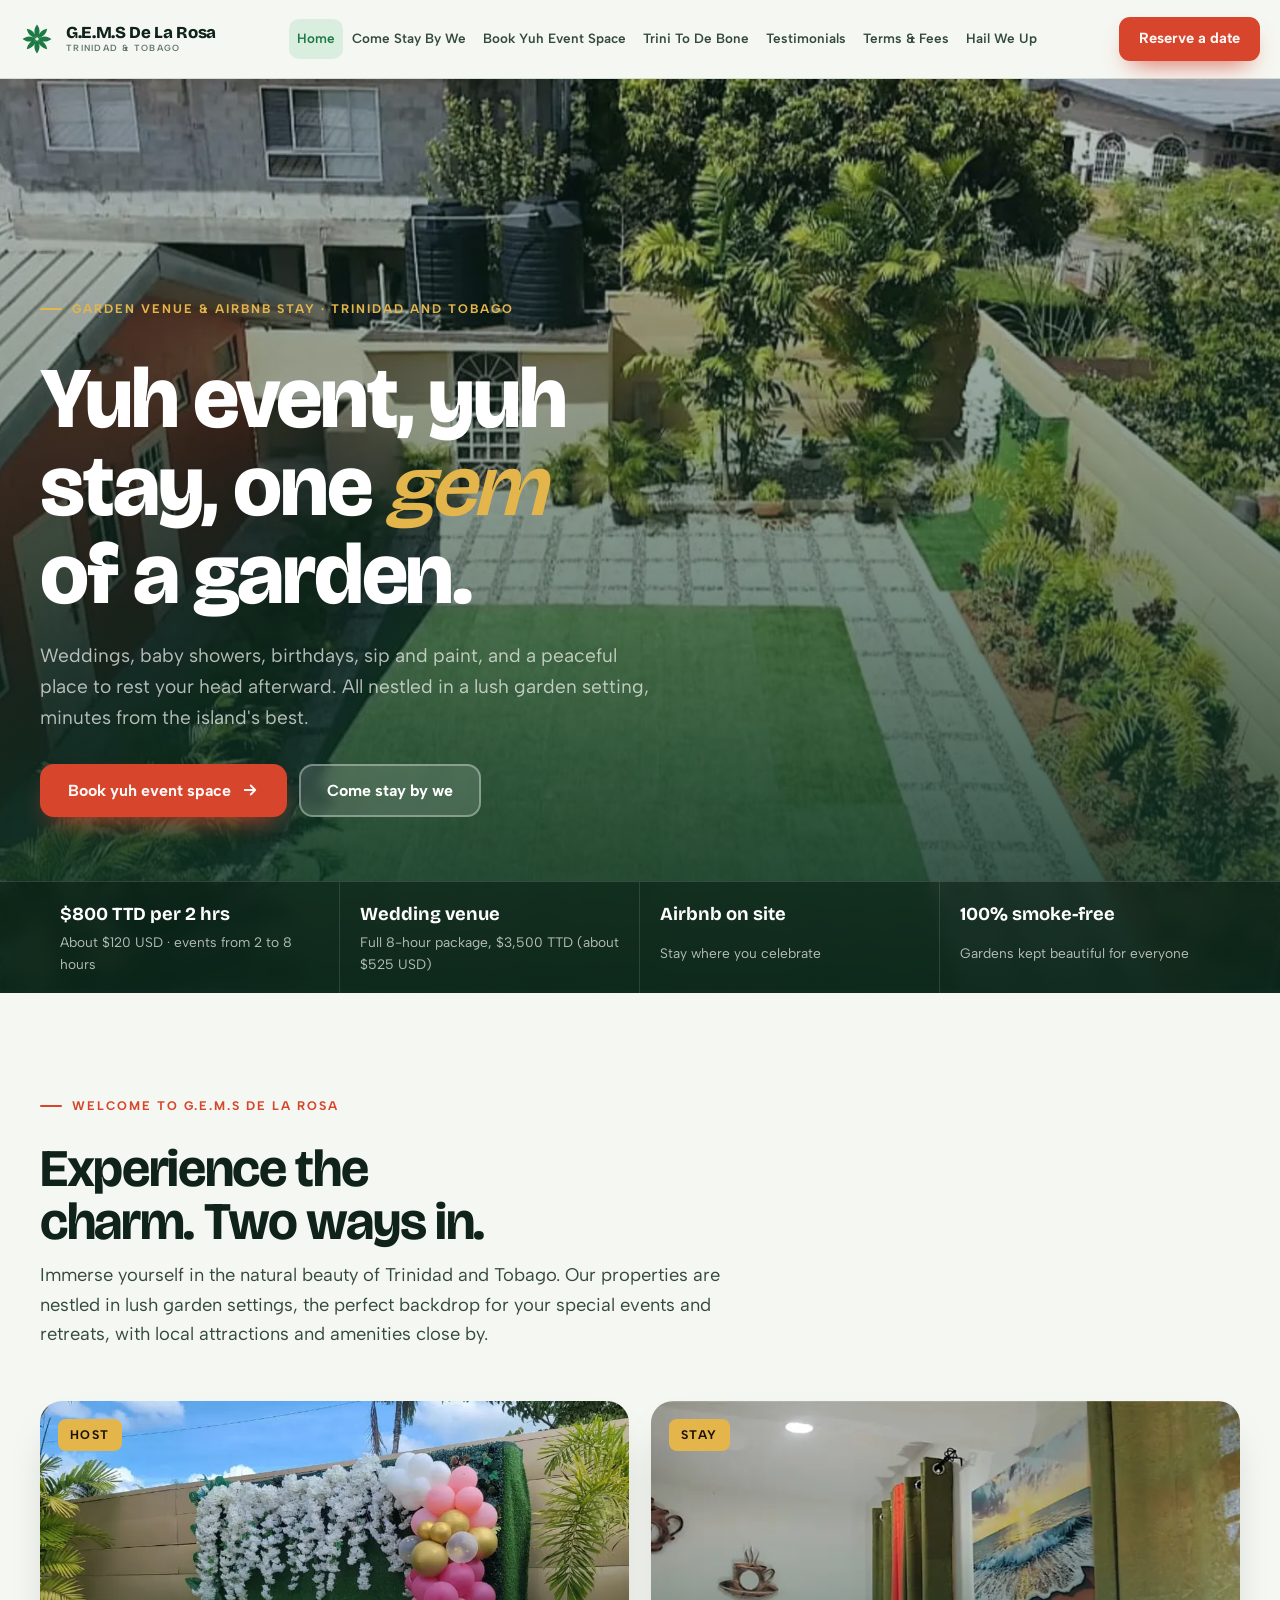
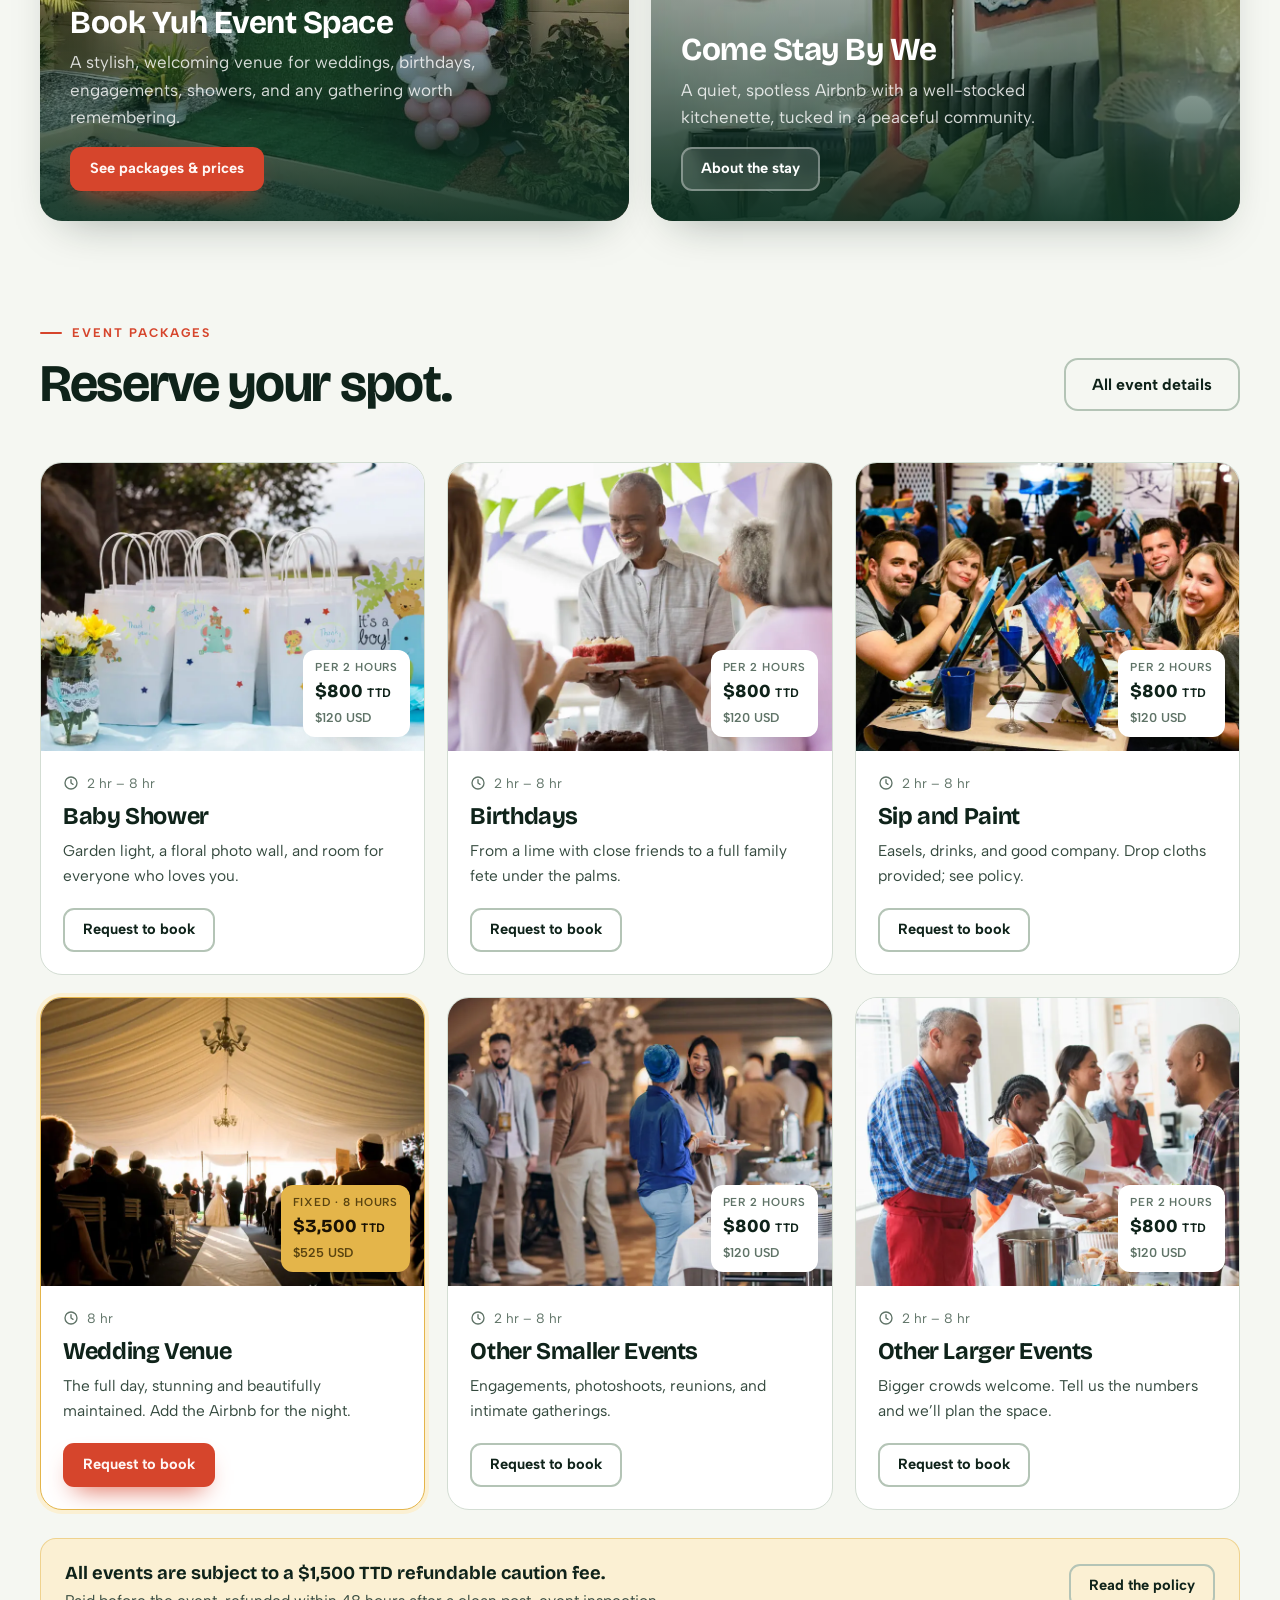
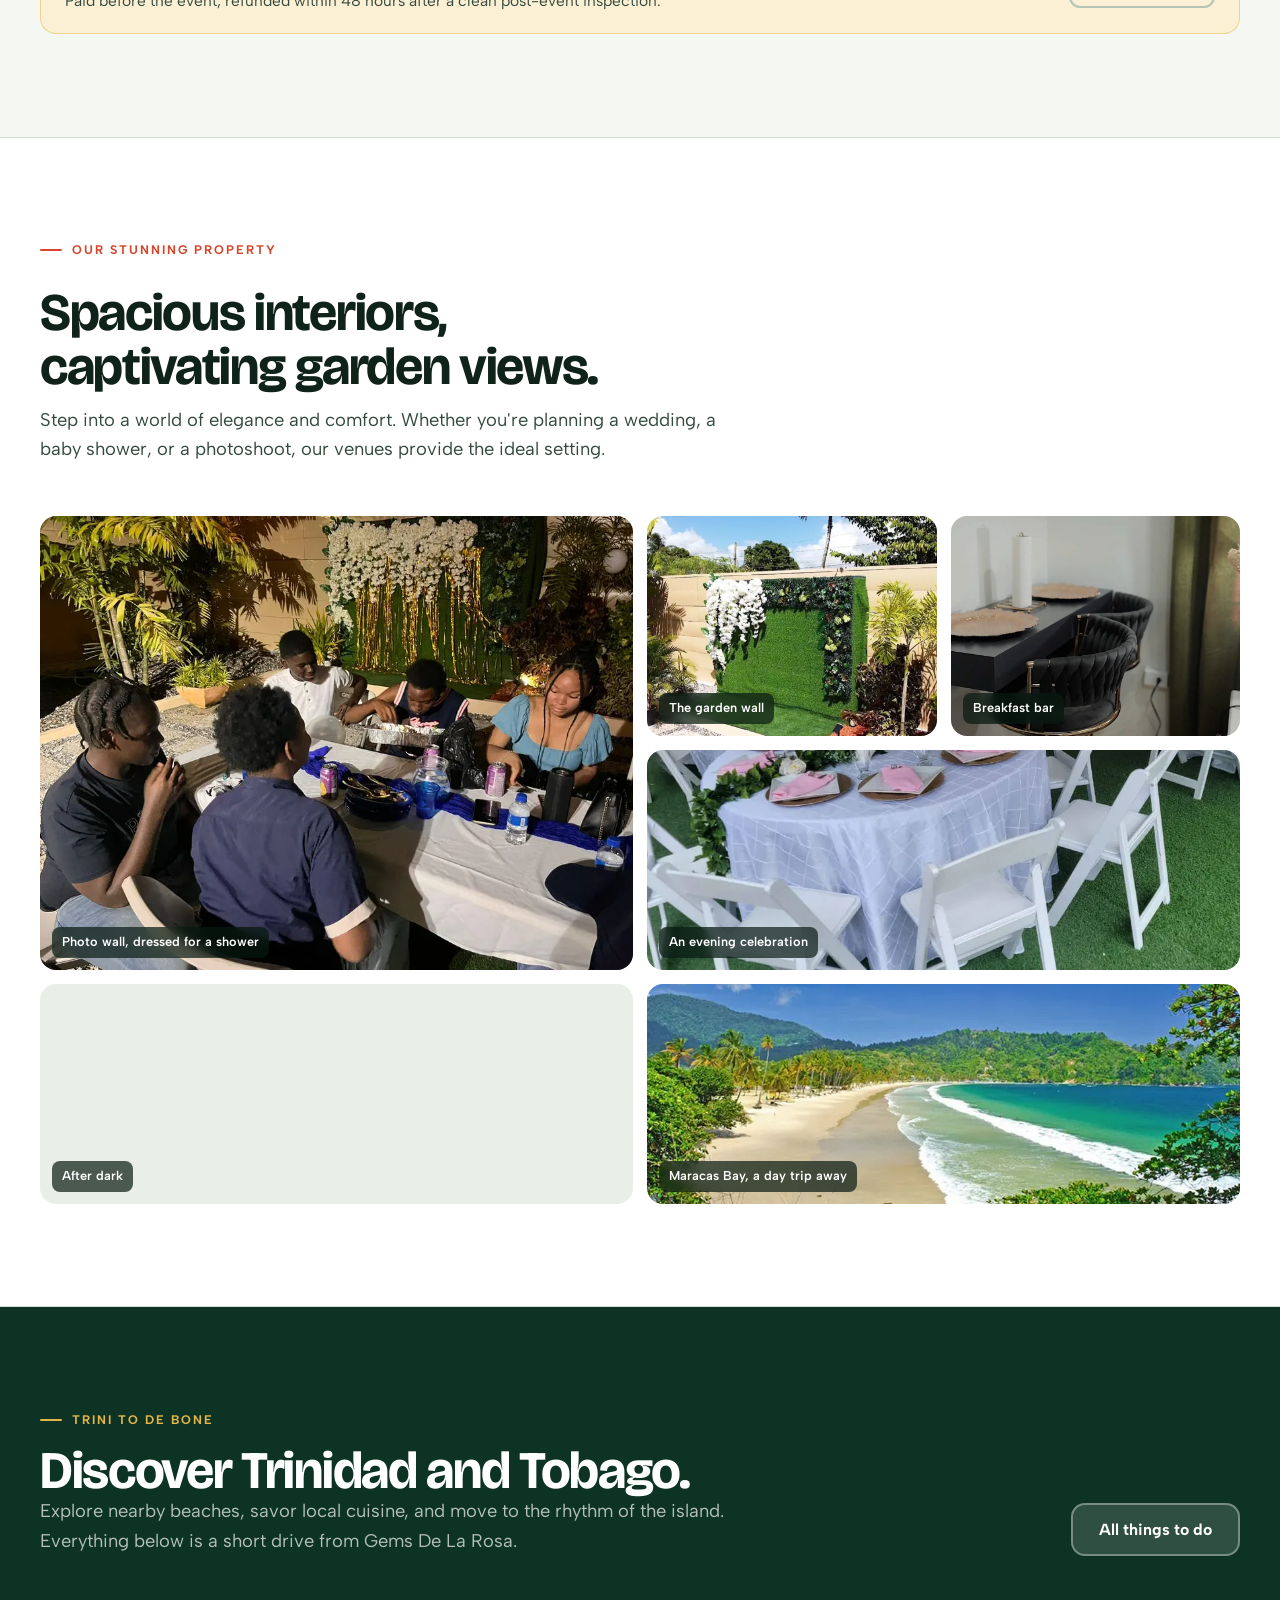
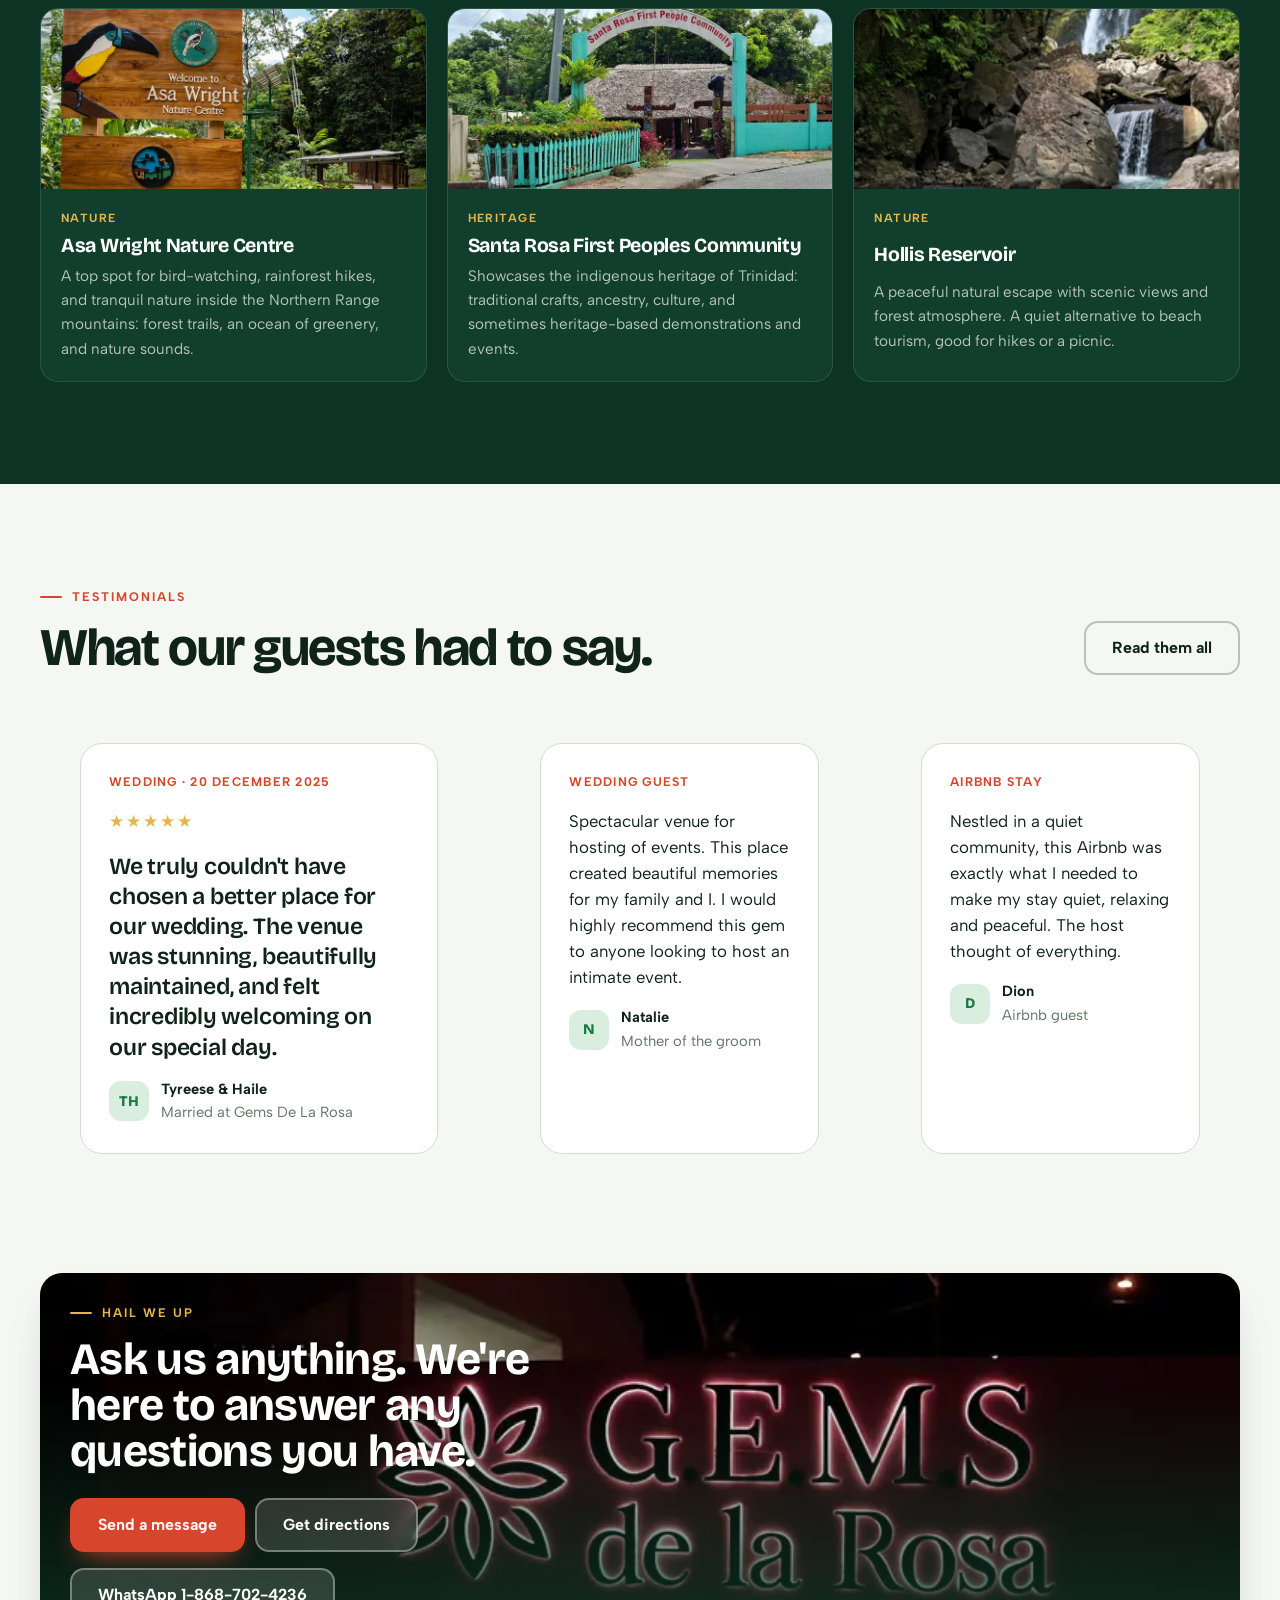
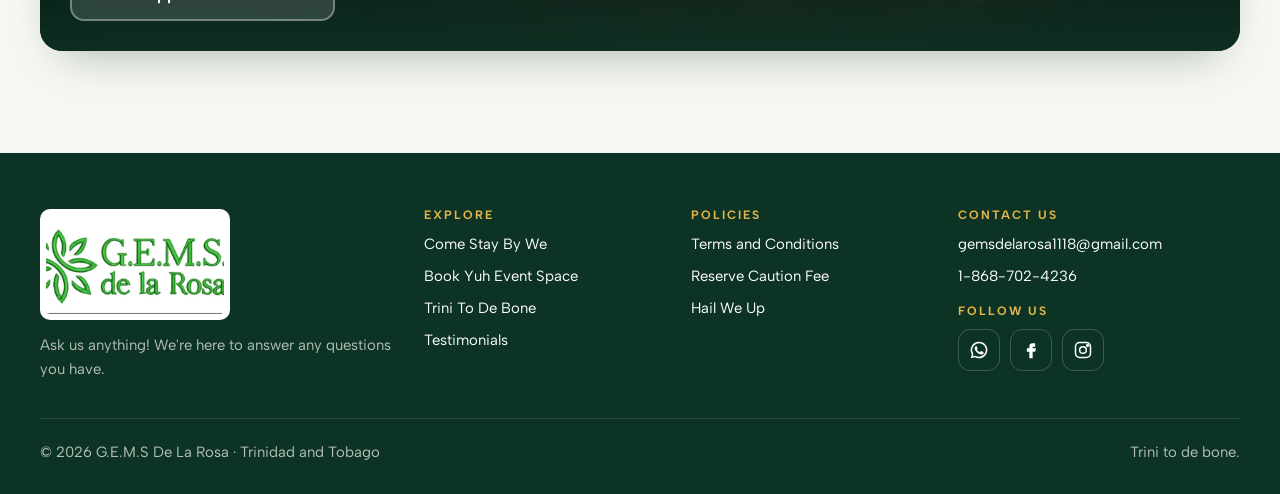
==== commit 414cc937: "Show event prices in TTD with USD equivalents Events are $800 TTD (about $120 USD) per two hours, an" ====
--- a/index.html
+++ b/index.html
@@ -47,7 +47,7 @@
     "@type": "PostalAddress",
     "addressCountry": "TT"
   },
-  "priceRange": "$800 - $3,500 USD",
+  "priceRange": "$800 - $3,500 TTD",
   "sameAs": [
     "https://www.instagram.com/gems.delarosa",
     "https://www.facebook.com/share/1BcDE7iVws",
@@ -107,8 +107,8 @@
     </div>
     <div class="hero-strip">
       <div class="wrap"><ul>
-        <li><b>From $800 USD</b><span>Event bookings, 2 to 8 hours</span></li>
-        <li><b>Wedding venue</b><span>Full 8-hour package, $3,500 USD</span></li>
+        <li><b>$800 TTD per 2 hrs</b><span>About $120 USD · events from 2 to 8 hours</span></li>
+        <li><b>Wedding venue</b><span>Full 8-hour package, $3,500 TTD (about $525 USD)</span></li>
         <li><b>Airbnb on site</b><span>Stay where you celebrate</span></li>
         <li><b>100% smoke-free</b><span>Gardens kept beautiful for everyone</span></li>
       </ul></div>
--- a/css/site.css
+++ b/css/site.css
@@ -158,6 +158,9 @@
 .pack img{width:100%;height:100%;object-fit:cover}
 .pack .price{position:absolute;right:14px;bottom:14px;background:var(--surface);color:var(--ink);border-radius:12px;padding:8px 12px;font-family:var(--display);font-weight:800;font-size:1.15rem;box-shadow:var(--shadow);font-variant-numeric:tabular-nums}
 .pack .price small{font-family:var(--body);font-weight:600;font-size:.72rem;color:var(--muted);display:block;letter-spacing:.08em;text-transform:uppercase}
+.pack .price .cur{font-size:.8rem;font-weight:600}
+.pack .price .usd{display:block;font-family:var(--body);font-weight:600;font-size:.8rem;color:var(--muted);margin-top:2px}
+.pack.featured .price .usd{color:#5A4410}
 .pack .body{padding:22px;display:grid;gap:10px;flex:1}
 .pack .dur{font-size:.85rem;color:var(--muted);display:flex;align-items:center;gap:8px}
 .pack .dur svg{width:16px;height:16px}
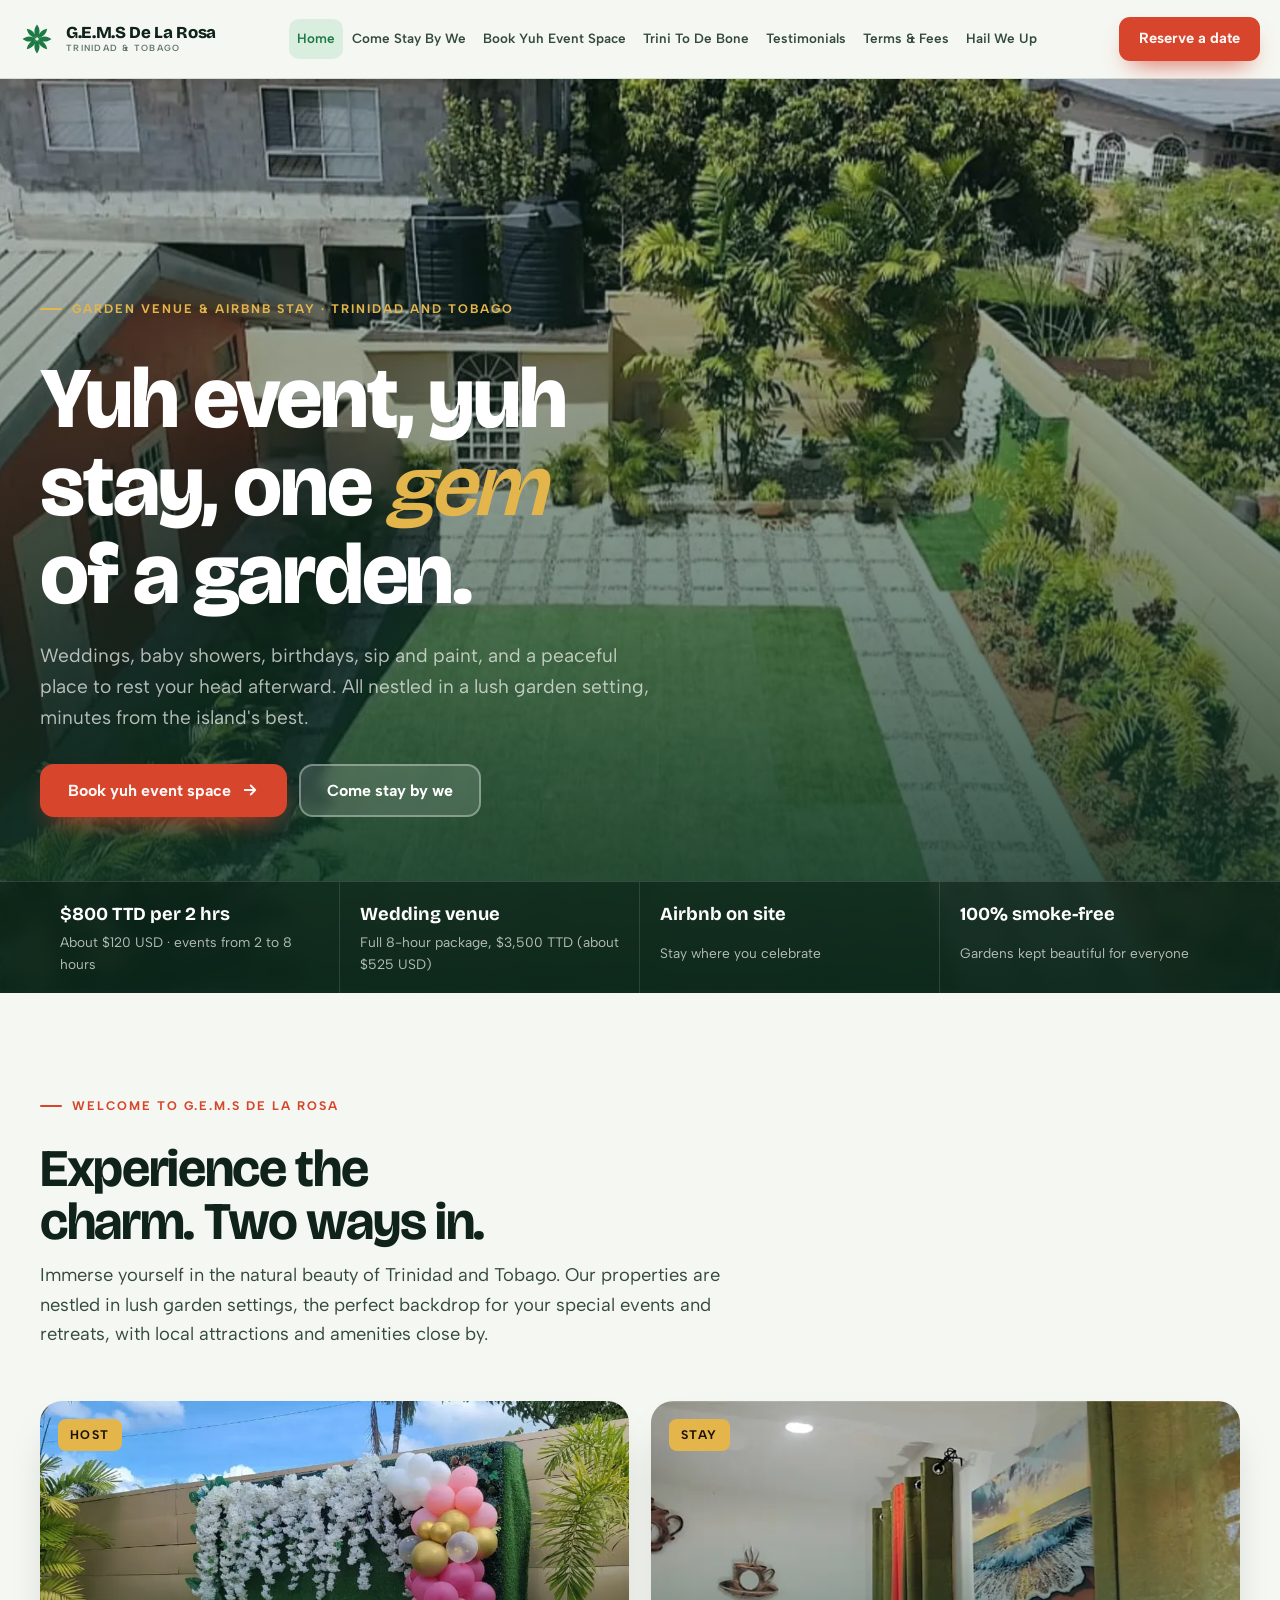
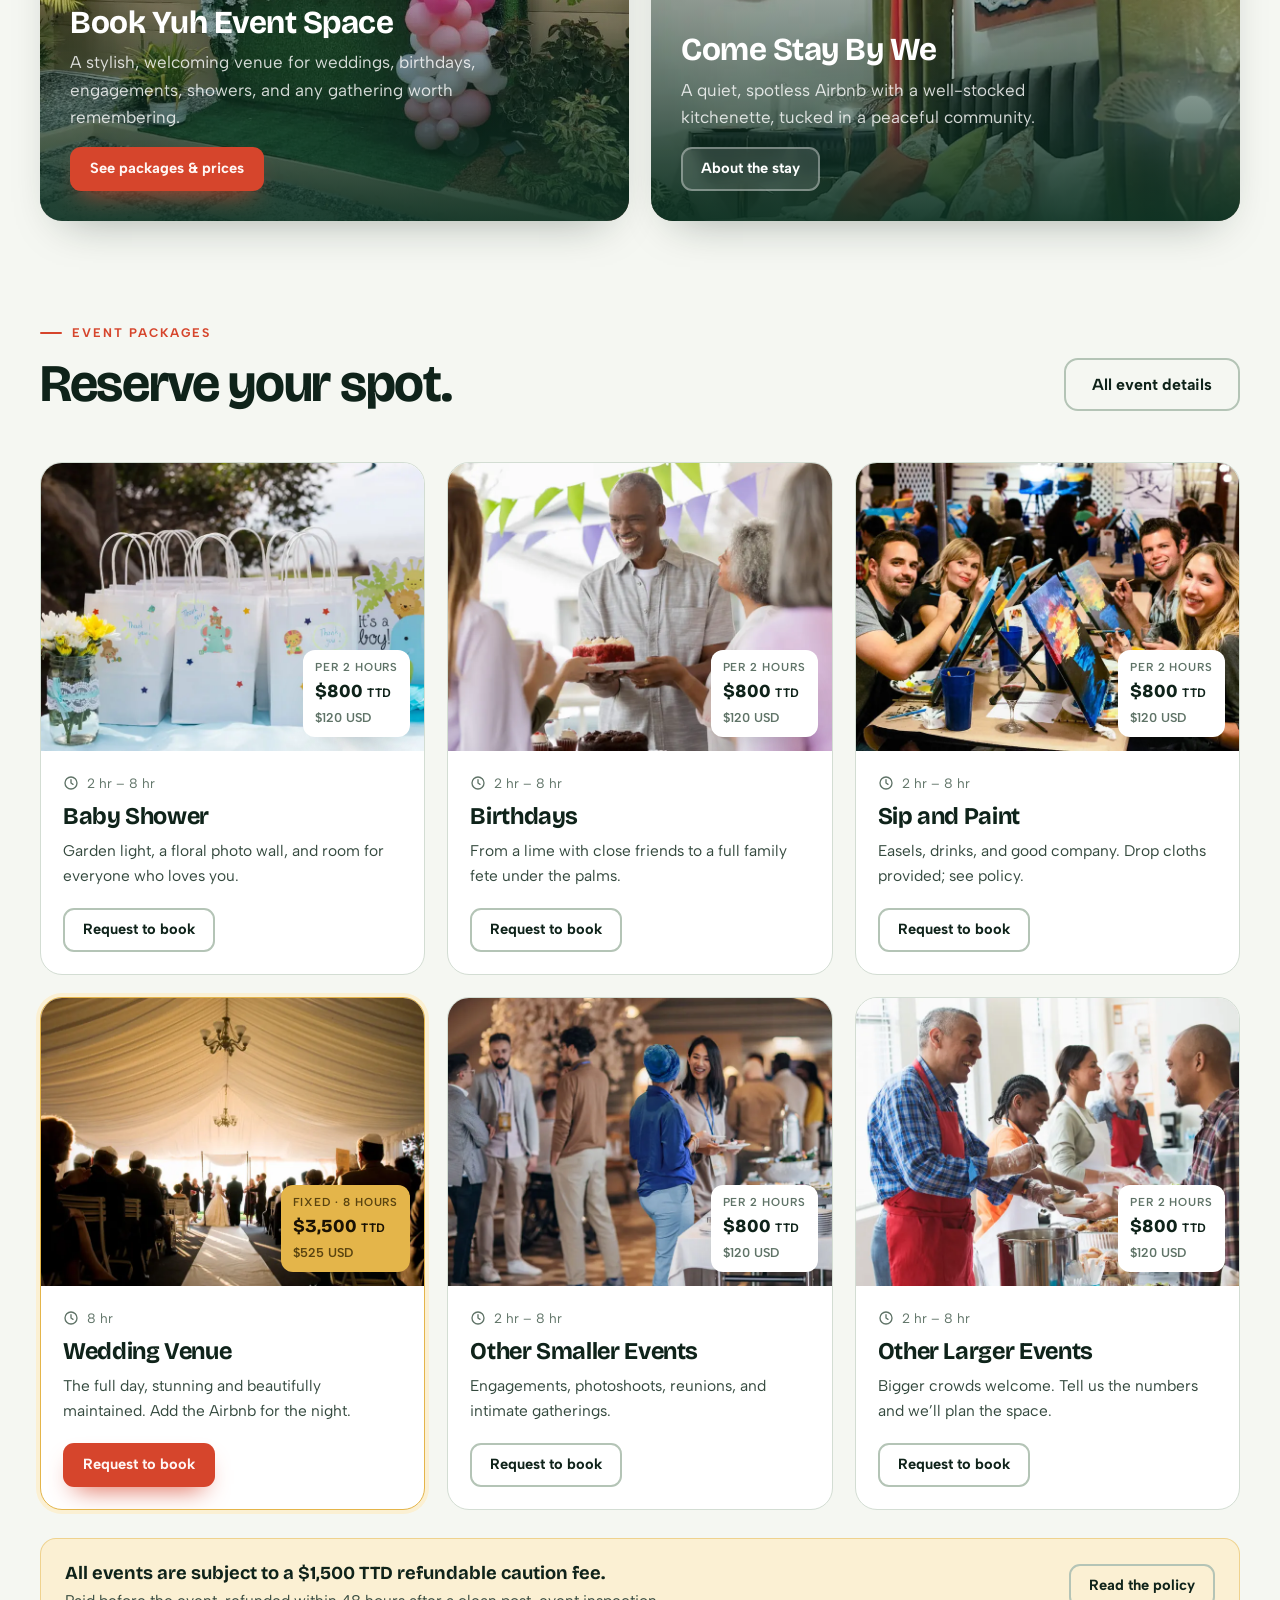
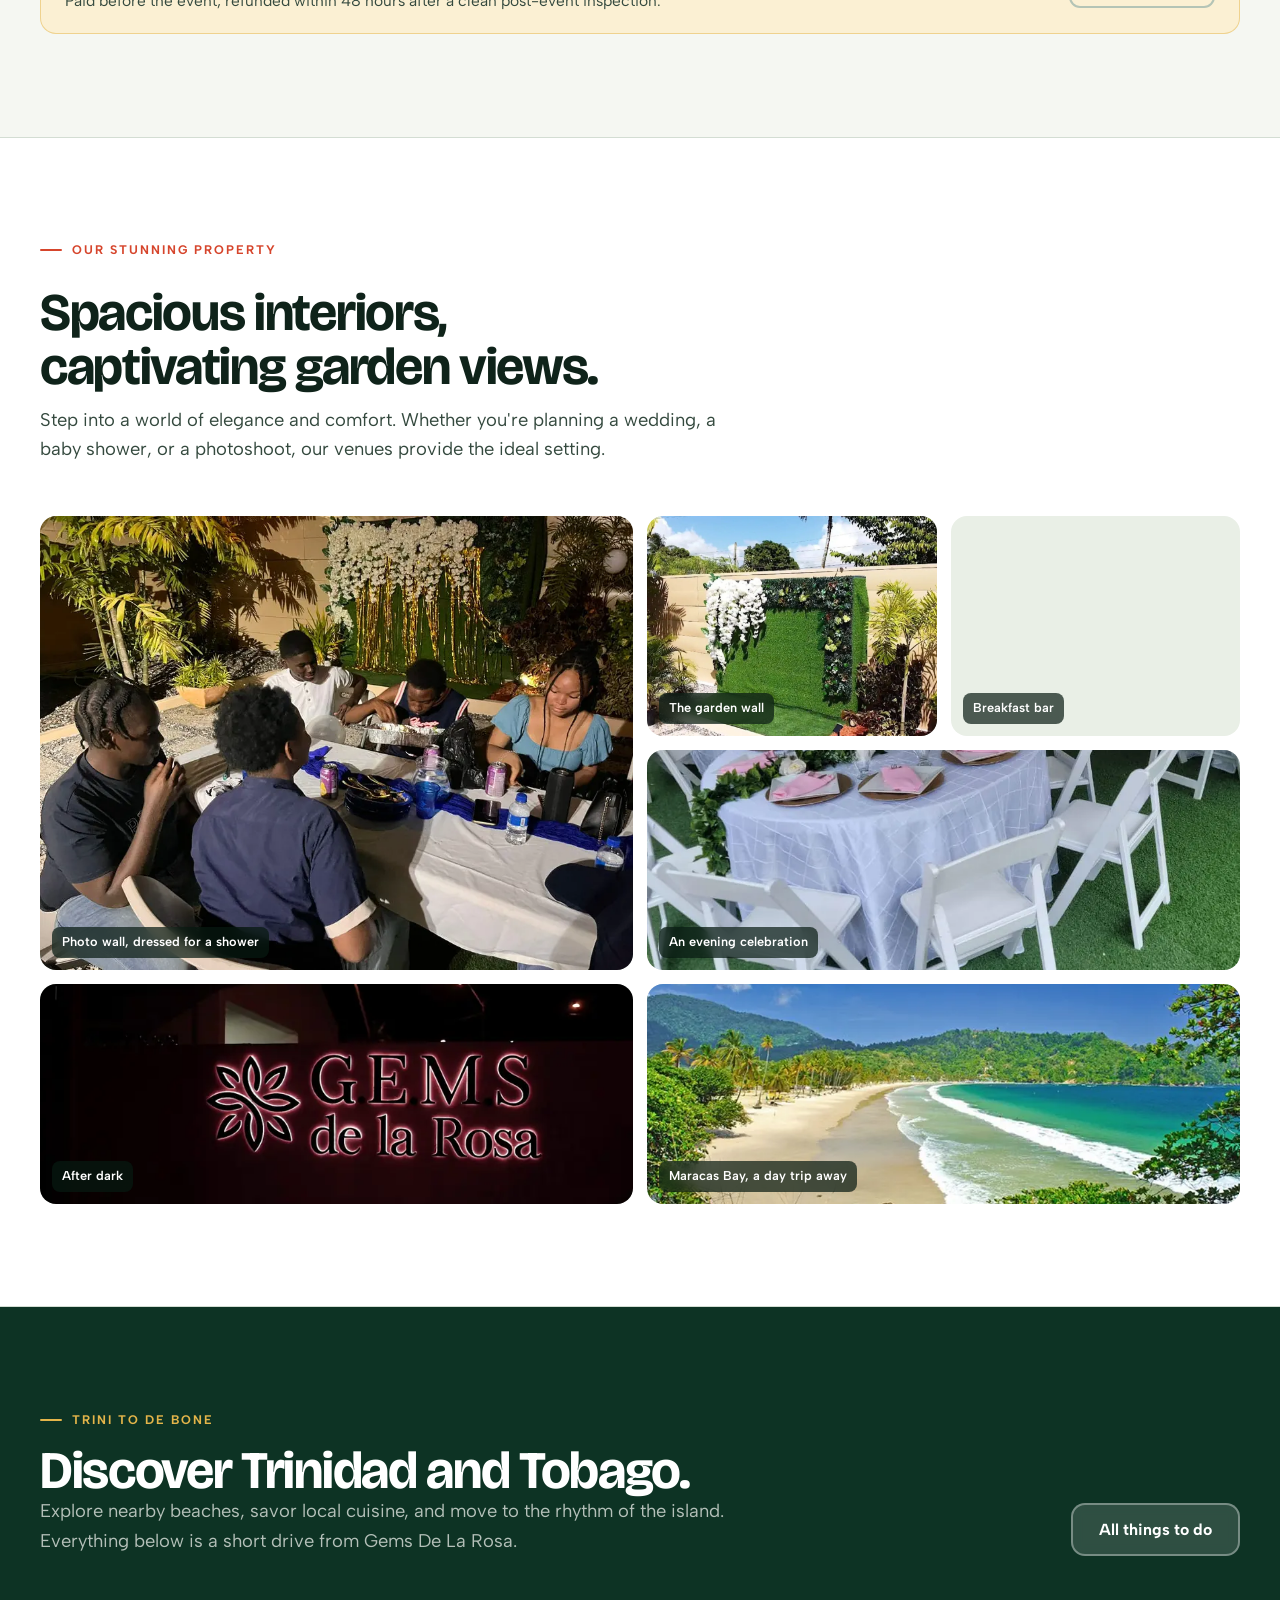
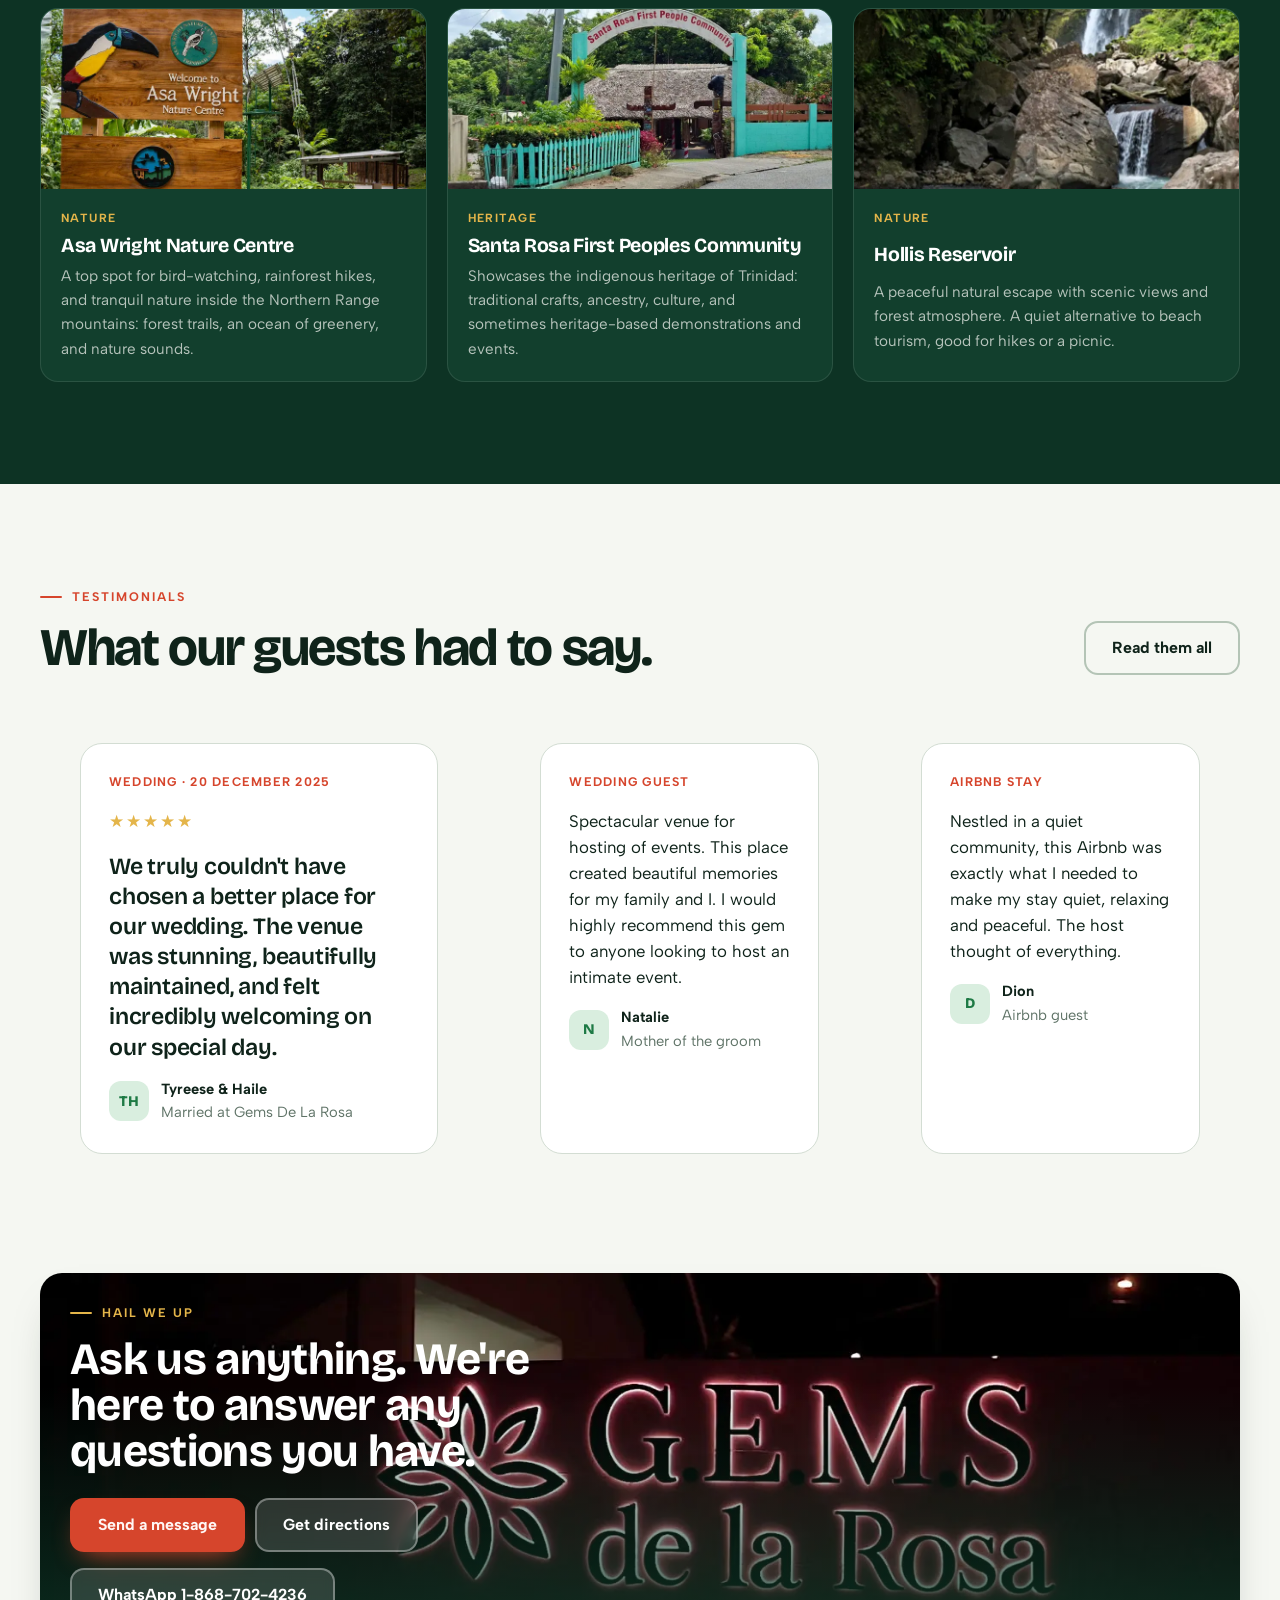
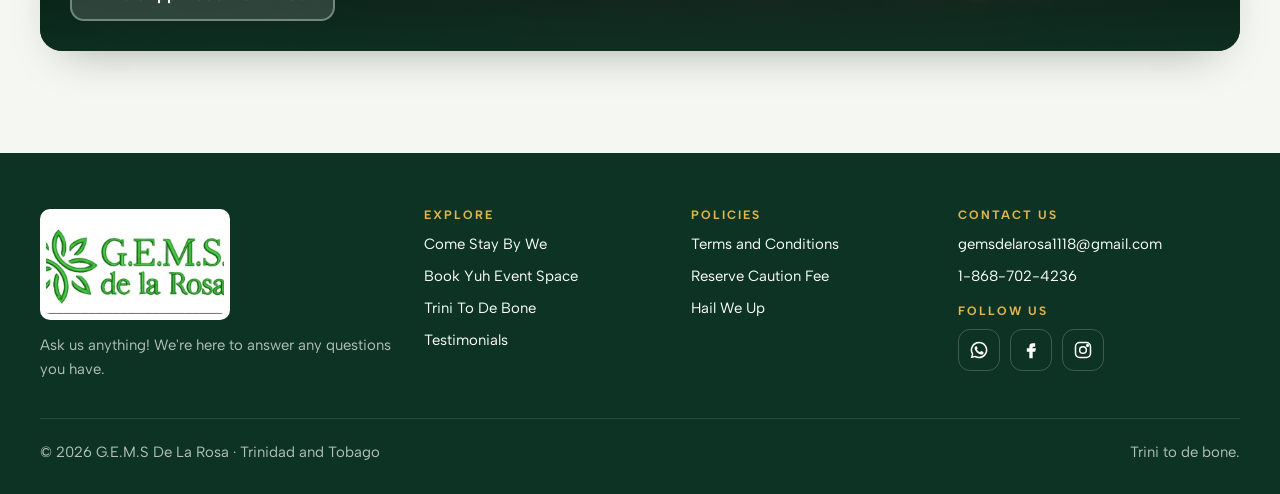
==== commit f3af0cdf: "Stop browsers from holding on to old CSS and JS Returning visitors could keep a cached js/site.js fo" ====
--- a/index.html
+++ b/index.html
@@ -28,7 +28,7 @@
 <link rel="preconnect" href="https://fonts.googleapis.com">
 <link rel="preconnect" href="https://fonts.gstatic.com" crossorigin>
 <link rel="stylesheet" href="https://fonts.googleapis.com/css2?family=Bricolage+Grotesque:opsz,wght@12..96,400..800&family=Albert+Sans:ital,wght@0,400;0,500;0,600;0,700;1,400&display=swap">
-<link rel="stylesheet" href="css/site.css">
+<link rel="stylesheet" href="css/site.css?v=4606ec40">
 <script type="application/ld+json">
 {
   "@context": "https://schema.org",
@@ -55,7 +55,7 @@
   ]
 }
 </script>
-<script src="js/site.js" defer></script>
+<script src="js/site.js?v=cc0bca5d" defer></script>
 <script src="/_vercel/insights/script.js" defer></script>
 </head>
 <body>
